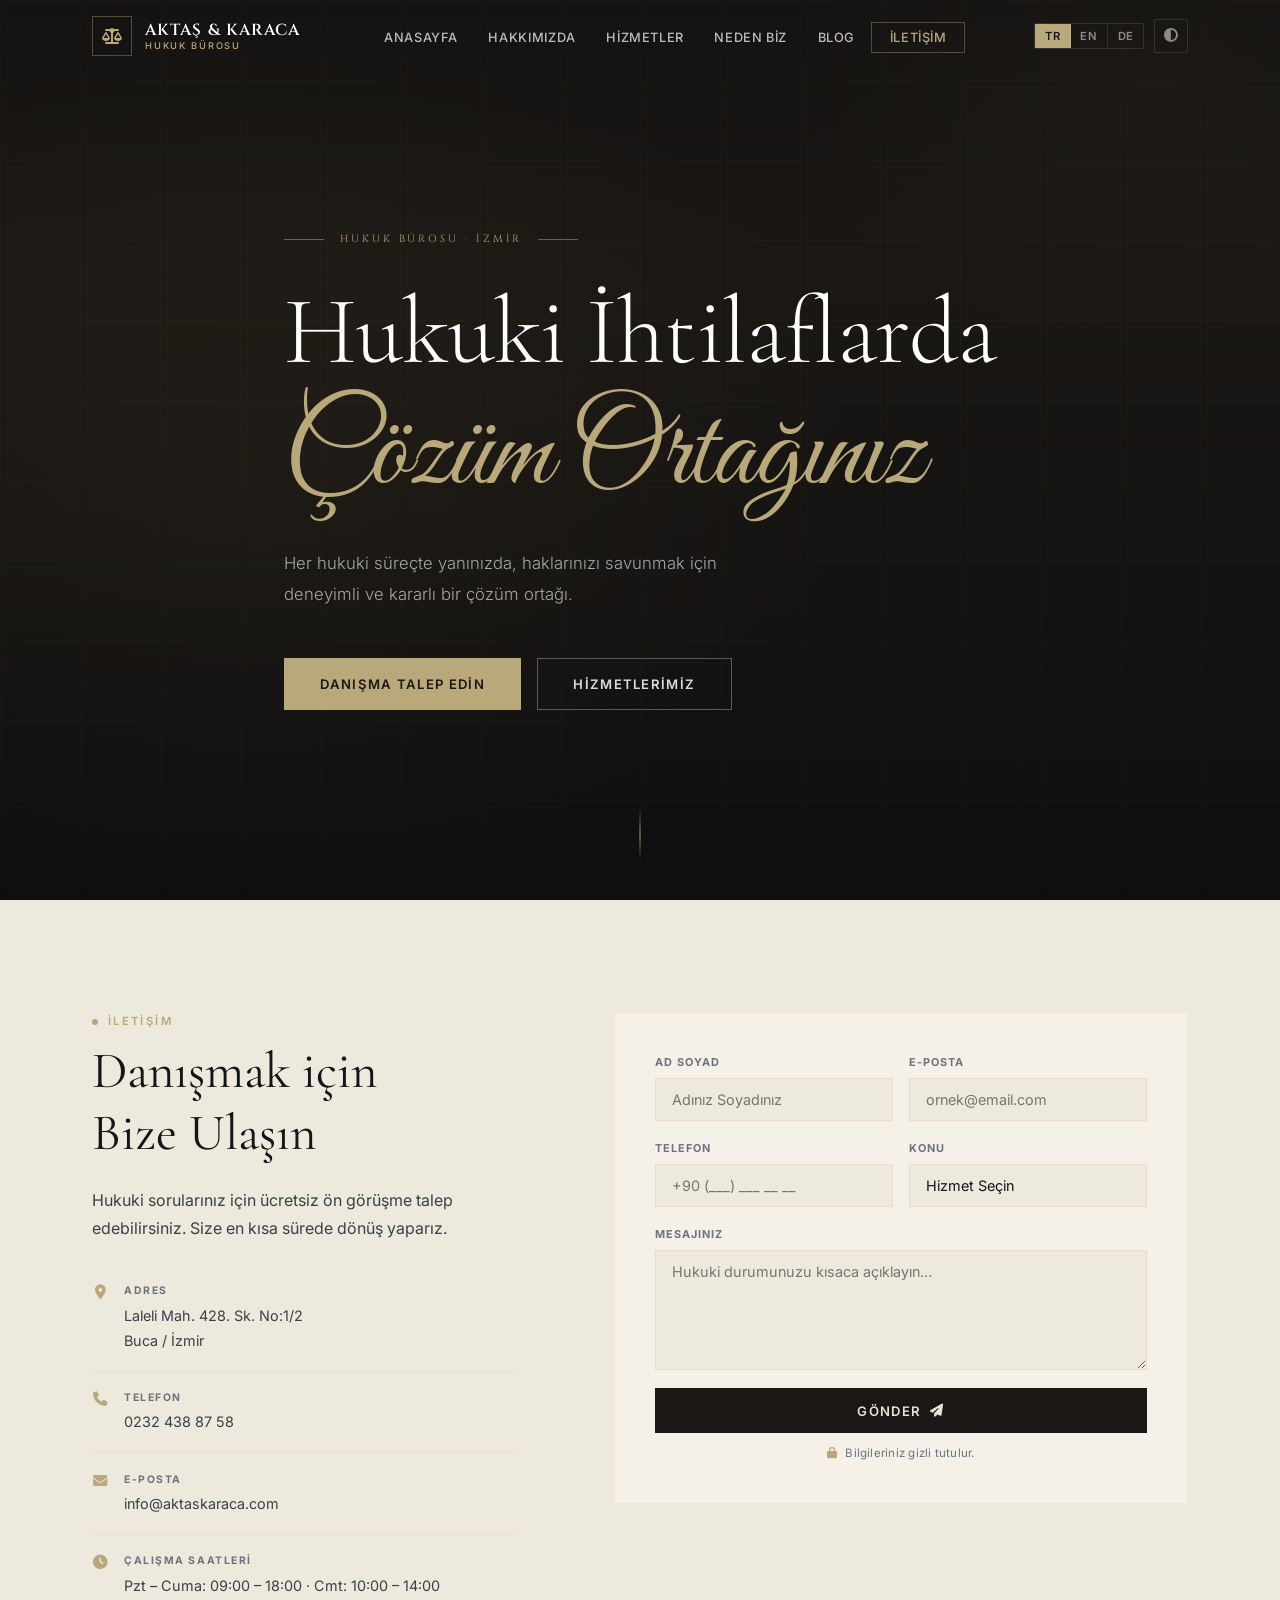
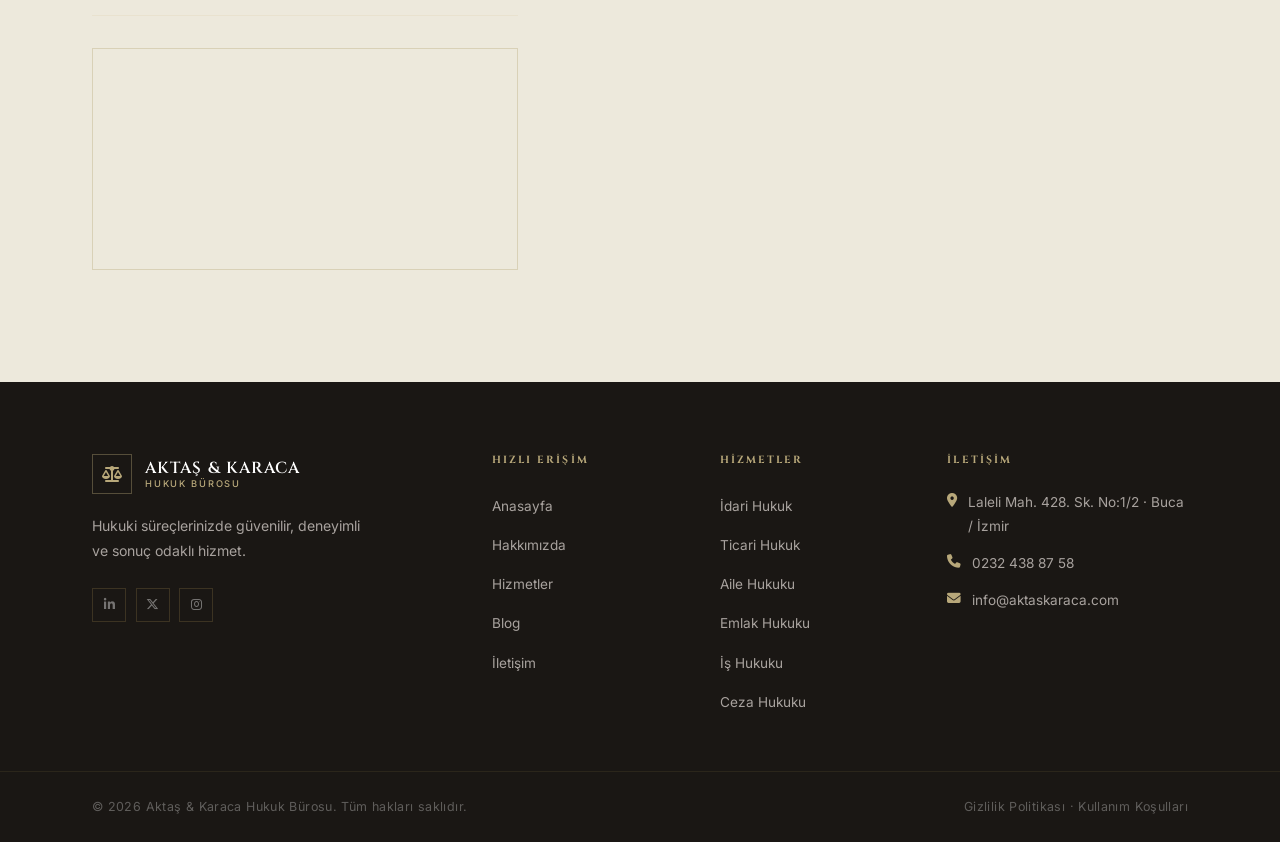
==== index.html @ 994e9cb0 "Google Maps gerçek büro konumu eklendi" ====
<!DOCTYPE html>
<html lang="tr">
<head>
  <meta charset="UTF-8" />
  <meta name="viewport" content="width=device-width, initial-scale=1.0" />
  <meta name="description" content="Aktaş & Karaca Hukuk Bürosu – Profesyonel hukuki danışmanlık ve avukatlık hizmetleri, İzmir" />
  <title>Aktaş & Karaca | Hukuk Bürosu</title>

  <!-- Google Fonts: Great Vibes (logo kaligrafi) + Cinzel (etiket) + Cormorant Garamond (başlık) + Inter (metin) -->
  <link rel="preconnect" href="https://fonts.googleapis.com" />
  <link rel="preconnect" href="https://fonts.gstatic.com" crossorigin />
  <link href="https://fonts.googleapis.com/css2?family=Great+Vibes&family=Cinzel:wght@400;600;700&family=Cormorant+Garamond:ital,wght@0,300;0,400;0,500;0,600;1,400;1,500&family=Inter:wght@300;400;500;600&display=swap" rel="stylesheet" />

  <!-- Font Awesome -->
  <link rel="stylesheet" href="https://cdnjs.cloudflare.com/ajax/libs/font-awesome/6.5.0/css/all.min.css" />

  <link rel="stylesheet" href="styles.css" />
  <script src="https://identity.netlify.com/v1/netlify-identity-widget.js"></script>
</head>
<body data-lang="tr">

  <!-- ═══════════════════════════════════════════
       NAVIGATION
  ═══════════════════════════════════════════ -->
  <nav class="navbar" id="navbar" role="navigation" aria-label="Ana menü">
    <div class="nav-inner">

      <!-- Logo -->
      <a href="#hero" class="logo" aria-label="Aktaş & Karaca Ana Sayfa">
        <span class="logo-emblem" aria-hidden="true">
          <i class="fas fa-scale-balanced"></i>
        </span>
        <div class="logo-wordmark">
          <span class="logo-name">Aktaş &amp; Karaca</span>
          <span class="logo-tagline" data-i18n="nav.subtitle">Hukuk Bürosu</span>
        </div>
      </a>

      <!-- Desktop Links -->
      <ul class="nav-links" role="list">
        <li><a href="#hero"          data-i18n="nav.home">Anasayfa</a></li>
        <li><a href="hakkimizda.html" data-i18n="nav.about">Hakkımızda</a></li>
        <li><a href="hizmetler.html"  data-i18n="nav.services">Hizmetler</a></li>
        <li><a href="#why-us"         data-i18n="nav.whyus">Neden Biz</a></li>
        <li><a href="blog.html"       data-i18n="nav.blog">Blog</a></li>
        <li><a href="#contact"        class="nav-cta" data-i18n="nav.contact">İletişim</a></li>
      </ul>

      <!-- Controls -->
      <div class="nav-controls">
        <div class="lang-switcher" role="group" aria-label="Dil seçimi">
          <button class="lang-btn active" data-lang="tr" aria-pressed="true">TR</button>
          <button class="lang-btn" data-lang="en" aria-pressed="false">EN</button>
          <button class="lang-btn" data-lang="de" aria-pressed="false">DE</button>
        </div>
        <button class="theme-toggle" id="themeToggle" aria-label="Tema değiştir">
          <i class="fas fa-circle-half-stroke" id="themeIcon"></i>
        </button>
        <button class="hamburger" id="hamburger" aria-label="Menü" aria-expanded="false">
          <span></span><span></span><span></span>
        </button>
      </div>
    </div>

    <!-- Mobile Menu -->
    <div class="mobile-menu" id="mobileMenu" aria-hidden="true">
      <ul role="list">
        <li><a href="#hero"           data-i18n="nav.home">Anasayfa</a></li>
        <li><a href="hakkimizda.html" data-i18n="nav.about">Hakkımızda</a></li>
        <li><a href="hizmetler.html"  data-i18n="nav.services">Hizmetler</a></li>
        <li><a href="#why-us"         data-i18n="nav.whyus">Neden Biz</a></li>
        <li><a href="blog.html"       data-i18n="nav.blog">Blog</a></li>
        <li><a href="#contact"         data-i18n="nav.contact">İletişim</a></li>
      </ul>
      <div class="mobile-lang">
        <button class="lang-btn active" data-lang="tr">TR</button>
        <button class="lang-btn" data-lang="en">EN</button>
        <button class="lang-btn" data-lang="de">DE</button>
      </div>
    </div>
  </nav>

  <!-- ═══════════════════════════════════════════
       HERO — koyu, dramatik, tam ekran
  ═══════════════════════════════════════════ -->
  <section class="hero" id="hero" aria-label="Karşılama">
    <div class="hero-bg" aria-hidden="true">
      <!-- ince geometrik çizgi deseni -->
      <div class="hero-lines"></div>
      <div class="hero-vignette"></div>
    </div>

    <div class="hero-content">
      <div class="hero-overline reveal-up">
        <span class="gold-line"></span>
        <span data-i18n="hero.overline">Hukuk Bürosu · İzmir</span>
        <span class="gold-line"></span>
      </div>

      <h1 class="hero-title reveal-up">
        <span data-i18n="hero.title.line1">Hukuki İhtilaflarda</span><br>
        <em data-i18n="hero.title.line2">Çözüm Ortağınız</em>
      </h1>

      <p class="hero-desc reveal-up" data-i18n="hero.desc">
        Her hukuki süreçte yanınızda, haklarınızı savunmak için<br>
        deneyimli ve kararlı bir çözüm ortağı.
      </p>

      <div class="hero-actions reveal-up">
        <a href="#contact" class="btn btn-gold" data-i18n="hero.cta">Danışma Talep Edin</a>
        <a href="#services" class="btn btn-ghost" data-i18n="hero.explore">Hizmetlerimiz</a>
      </div>
    </div>

    <div class="hero-scroll" aria-hidden="true">
      <div class="scroll-line"></div>
    </div>
  </section>

  <!-- ═══════════════════════════════════════════
       ABOUT — yapım aşamasında
  ═══════════════════════════════════════════ -->
  <section class="section about" id="about" style="display:none">
    <div class="container">
      <div class="about-layout">

        <div class="about-visual reveal-left">
          <div class="about-frame">
            <div class="about-img-block">
              <i class="fas fa-scale-balanced" aria-hidden="true"></i>
            </div>
            <div class="about-badge">
              <span class="badge-year">2009</span>
              <span class="badge-text" data-i18n="about.since">yılından beri</span>
            </div>
          </div>
          <div class="about-sidebar-line"></div>
        </div>

        <div class="about-copy reveal-right">
          <div class="label-row">
            <span class="gold-dot"></span>
            <span class="eyebrow" data-i18n="about.label">Hakkımızda</span>
          </div>
          <h2 class="section-title" data-i18n="about.title">
            Hukukun Gücünü<br>Güveninizle Buluşturuyoruz
          </h2>
          <p data-i18n="about.p1">
            Aktaş &amp; Karaca Hukuk Bürosu, 2009 yılından bu yana İzmir'de faaliyet göstererek müvekkillerine yüksek standartlarda hukuki danışmanlık ve temsil hizmetleri sunmaktadır.
          </p>
          <p data-i18n="about.p2">
            Deneyimli avukat kadromuz, her müvekkilin davasına özgün ve stratejik bir yaklaşımla yaklaşarak en iyi sonucu elde etmek için çalışmaktadır. Müvekkil odaklı hizmet anlayışımız ve etik değerlerimiz büromuzun temel taşlarını oluşturmaktadır.
          </p>

          <div class="pillars">
            <div class="pillar">
              <div class="pillar-icon"><i class="fas fa-star-half-stroke"></i></div>
              <div>
                <h4 data-i18n="about.f1.title">Deneyim</h4>
                <p data-i18n="about.f1.text">15 yılı aşkın kesintisiz hukuki pratik.</p>
              </div>
            </div>
            <div class="pillar">
              <div class="pillar-icon"><i class="fas fa-handshake"></i></div>
              <div>
                <h4 data-i18n="about.f2.title">Güvenilirlik</h4>
                <p data-i18n="about.f2.text">Şeffaflık, etik ilkeler, tam gizlilik.</p>
              </div>
            </div>
            <div class="pillar">
              <div class="pillar-icon"><i class="fas fa-gavel"></i></div>
              <div>
                <h4 data-i18n="about.f3.title">Kararlılık</h4>
                <p data-i18n="about.f3.text">Her davada sonuna kadar kararlı savunuculuk.</p>
              </div>
            </div>
          </div>
        </div>

      </div>
    </div>
  </section>

  <!-- ═══════════════════════════════════════════
       SERVICES — koyu zemin, altın kart hover
  ═══════════════════════════════════════════ -->
  <section class="section services dark-section" id="services" style="display:none">
    <div class="container">
      <div class="section-header reveal-up">
        <div class="label-row center">
          <span class="gold-dot"></span>
          <span class="eyebrow light" data-i18n="services.label">Hizmetlerimiz</span>
          <span class="gold-dot"></span>
        </div>
        <h2 class="section-title light" data-i18n="services.title">Hukuki Uzmanlık Alanlarımız</h2>
        <div class="title-rule"></div>
      </div>

      <div class="services-grid">

        <article class="srv-card reveal-up" style="--d:0.05s">
          <div class="srv-num" aria-hidden="true">01</div>
          <div class="srv-icon"><i class="fas fa-landmark"></i></div>
          <h3 data-i18n="srv.administrative.title">İdari Hukuk</h3>
          <p data-i18n="srv.administrative.desc">İdari işlemler, iptal ve tam yargı davaları ile idari yargı süreçlerinde kapsamlı temsil.</p>
          <div class="srv-arrow"><i class="fas fa-arrow-right"></i></div>
        </article>

        <article class="srv-card reveal-up" style="--d:0.1s">
          <div class="srv-num" aria-hidden="true">02</div>
          <div class="srv-icon"><i class="fas fa-briefcase"></i></div>
          <h3 data-i18n="srv.commercial.title">Ticari Hukuk</h3>
          <p data-i18n="srv.commercial.desc">Şirket kuruluşu, ticari sözleşmeler, ortaklık uyuşmazlıkları ve ticari davaların çözümü.</p>
          <div class="srv-arrow"><i class="fas fa-arrow-right"></i></div>
        </article>

        <article class="srv-card reveal-up" style="--d:0.15s">
          <div class="srv-num" aria-hidden="true">03</div>
          <div class="srv-icon"><i class="fas fa-house-heart"></i></div>
          <h3 data-i18n="srv.family.title">Aile Hukuku</h3>
          <p data-i18n="srv.family.desc">Boşanma, velayet, nafaka ve mal paylaşımı süreçlerinde hassas ve profesyonel danışmanlık.</p>
          <div class="srv-arrow"><i class="fas fa-arrow-right"></i></div>
        </article>

        <article class="srv-card reveal-up" style="--d:0.2s">
          <div class="srv-num" aria-hidden="true">04</div>
          <div class="srv-icon"><i class="fas fa-building-columns"></i></div>
          <h3 data-i18n="srv.realestate.title">Emlak Hukuku</h3>
          <p data-i18n="srv.realestate.desc">Tapu iptali, kat mülkiyeti, kira uyuşmazlıkları ve gayrimenkul işlemlerinde uzman rehberlik.</p>
          <div class="srv-arrow"><i class="fas fa-arrow-right"></i></div>
        </article>

        <article class="srv-card reveal-up" style="--d:0.25s">
          <div class="srv-num" aria-hidden="true">05</div>
          <div class="srv-icon"><i class="fas fa-people-arrows"></i></div>
          <h3 data-i18n="srv.labor.title">İş Hukuku</h3>
          <p data-i18n="srv.labor.desc">İşçi ve işveren hakları, haksız fesih, kıdem tazminatı ve iş kazalarında kapsamlı destek.</p>
          <div class="srv-arrow"><i class="fas fa-arrow-right"></i></div>
        </article>

        <article class="srv-card reveal-up" style="--d:0.3s">
          <div class="srv-num" aria-hidden="true">06</div>
          <div class="srv-icon"><i class="fas fa-gavel"></i></div>
          <h3 data-i18n="srv.criminal.title">Ceza Hukuku</h3>
          <p data-i18n="srv.criminal.desc">Soruşturma ve kovuşturma aşamalarında etkin savunma, müdahillik ve şikâyet süreçleri.</p>
          <div class="srv-arrow"><i class="fas fa-arrow-right"></i></div>
        </article>

      </div>
    </div>
  </section>

  <!-- ═══════════════════════════════════════════
       WHY US — açık zemin, dikey liste
  ═══════════════════════════════════════════ -->
  <section class="section why-us" id="why-us" style="display:none">
    <div class="container">
      <div class="why-layout">

        <div class="why-left reveal-left">
          <div class="label-row">
            <span class="gold-dot"></span>
            <span class="eyebrow" data-i18n="why.label">Neden Biz</span>
          </div>
          <h2 class="section-title" data-i18n="why.title">Farkımızı Yaratan<br>Değerlerimiz</h2>
          <p class="why-intro" data-i18n="why.desc">
            Her müvekkilimizle güvene dayalı, uzun soluklu bir ilişki kuruyoruz. Hukuki süreçlerin her aşamasında şeffaf, erişilebilir ve çözüm odaklı hareket ediyoruz.
          </p>
          <a href="#contact" class="btn btn-dark" data-i18n="why.cta">Ücretsiz Ön Görüşme</a>
        </div>

        <div class="why-right reveal-right">
          <div class="why-list">

            <div class="why-row">
              <div class="why-num">01</div>
              <div class="why-content">
                <h4 data-i18n="why.f1.title">Derin Hukuki Deneyim</h4>
                <p data-i18n="why.f1.text">15 yılı aşan kesintisiz pratik; çok sayıda hukuki alanda birikmiş derin uzmanlık.</p>
              </div>
            </div>

            <div class="why-row">
              <div class="why-num">02</div>
              <div class="why-content">
                <h4 data-i18n="why.f2.title">Şeffaf İletişim</h4>
                <p data-i18n="why.f2.text">Davanızın her aşamasında bilgilendiririz; sorularınız asla yanıtsız kalmaz.</p>
              </div>
            </div>

            <div class="why-row">
              <div class="why-num">03</div>
              <div class="why-content">
                <h4 data-i18n="why.f3.title">Tam Gizlilik</h4>
                <p data-i18n="why.f3.text">Müvekkil sırrı ve kişisel veri gizliliği, çalışma anlayışımızın değişmez ilkesidir.</p>
              </div>
            </div>

            <div class="why-row">
              <div class="why-num">04</div>
              <div class="why-content">
                <h4 data-i18n="why.f4.title">Stratejik Düşünce</h4>
                <p data-i18n="why.f4.text">Her davayı özgün olarak ele alır, en etkin hukuki stratejiyi birlikte belirleriz.</p>
              </div>
            </div>

            <div class="why-row">
              <div class="why-num">05</div>
              <div class="why-content">
                <h4 data-i18n="why.f5.title">Erişilebilirlik</h4>
                <p data-i18n="why.f5.text">Türkçe, İngilizce ve Almanca hizmet — her müvekkile kendi dilinde ulaşıyoruz.</p>
              </div>
            </div>

          </div>
        </div>

      </div>
    </div>
  </section>

  <!-- ═══════════════════════════════════════════
       BLOG — koyu zemin
  ═══════════════════════════════════════════ -->
  <section class="section blog dark-section" id="blog" style="display:none">
    <div class="container">
      <div class="section-header reveal-up">
        <div class="label-row center">
          <span class="gold-dot"></span>
          <span class="eyebrow light" data-i18n="blog.label">Blog &amp; Makaleler</span>
          <span class="gold-dot"></span>
        </div>
        <h2 class="section-title light" data-i18n="blog.title">Hukuki Perspektif</h2>
        <div class="title-rule"></div>
      </div>

      <div class="blog-grid">

        <article class="blog-card reveal-up" style="--d:0.05s">
          <div class="blog-top">
            <span class="blog-cat" data-i18n="blog.cat1">İdari Hukuk</span>
            <time class="blog-date" datetime="2026-04-15" data-i18n="blog.date1">15 Nisan 2026</time>
          </div>
          <h3 data-i18n="blog.title1">İdari İptal Davalarında Dikkat Edilmesi Gereken Süreler</h3>
          <p data-i18n="blog.exc1">İdare mahkemelerinde açılacak iptal davalarında hak düşürücü sürelerin hesaplanması ve pratik öneriler.</p>
          <a href="#" class="blog-link" aria-label="Makaleyi oku">
            <span data-i18n="blog.read">Devamını Oku</span>
            <i class="fas fa-arrow-right"></i>
          </a>
        </article>

        <article class="blog-card reveal-up" style="--d:0.15s">
          <div class="blog-top">
            <span class="blog-cat" data-i18n="blog.cat2">Ticari Hukuk</span>
            <time class="blog-date" datetime="2026-03-28" data-i18n="blog.date2">28 Mart 2026</time>
          </div>
          <h3 data-i18n="blog.title2">Şirket Birleşmelerinde Hukuki Due Diligence Süreci</h3>
          <p data-i18n="blog.exc2">Ticari birleşme ve devralma işlemlerinde hukuki durum tespitinin önemi ve izlenmesi gereken adımlar.</p>
          <a href="#" class="blog-link" aria-label="Makaleyi oku">
            <span data-i18n="blog.read">Devamını Oku</span>
            <i class="fas fa-arrow-right"></i>
          </a>
        </article>

        <article class="blog-card reveal-up" style="--d:0.25s">
          <div class="blog-top">
            <span class="blog-cat" data-i18n="blog.cat3">İş Hukuku</span>
            <time class="blog-date" datetime="2026-03-10" data-i18n="blog.date3">10 Mart 2026</time>
          </div>
          <h3 data-i18n="blog.title3">2026 Kıdem Tazminatı Reformu: Hukuki Değerlendirme</h3>
          <p data-i18n="blog.exc3">Gündemdeki kıdem tazminatı düzenlemesinin işçi ve işveren üzerindeki olası etkileri ve kapsamlı hukuki analiz.</p>
          <a href="#" class="blog-link" aria-label="Makaleyi oku">
            <span data-i18n="blog.read">Devamını Oku</span>
            <i class="fas fa-arrow-right"></i>
          </a>
        </article>

      </div>

      <div class="blog-footer reveal-up">
        <a href="#" class="btn btn-gold-outline" data-i18n="blog.all">Tüm Makaleleri Gör</a>
      </div>
    </div>
  </section>

  <!-- ═══════════════════════════════════════════
       CONTACT — açık zemin, temiz form
  ═══════════════════════════════════════════ -->
  <section class="section contact" id="contact">
    <div class="container">
      <div class="contact-layout">

        <!-- Sol: Bilgiler -->
        <div class="contact-left reveal-left">
          <div class="label-row">
            <span class="gold-dot"></span>
            <span class="eyebrow" data-i18n="contact.label">İletişim</span>
          </div>
          <h2 class="section-title" data-i18n="contact.title">Danışmak için<br>Bize Ulaşın</h2>
          <p data-i18n="contact.desc">Hukuki sorularınız için ücretsiz ön görüşme talep edebilirsiniz. Size en kısa sürede dönüş yaparız.</p>

          <div class="contact-details">
            <div class="contact-item">
              <i class="fas fa-location-dot" aria-hidden="true"></i>
              <div>
                <span class="contact-item-label" data-i18n="contact.address.label">Adres</span>
                <span>Laleli Mah. 428. Sk. No:1/2<br>Buca / İzmir</span>
              </div>
            </div>
            <div class="contact-item">
              <i class="fas fa-phone" aria-hidden="true"></i>
              <div>
                <span class="contact-item-label" data-i18n="contact.phone.label">Telefon</span>
                <a href="tel:+902324388758">0232 438 87 58</a>
              </div>
            </div>
            <div class="contact-item">
              <i class="fas fa-envelope" aria-hidden="true"></i>
              <div>
                <span class="contact-item-label" data-i18n="contact.email.label">E-posta</span>
                <a href="mailto:info@aktaskaraca.com">info@aktaskaraca.com</a>
              </div>
            </div>
            <div class="contact-item">
              <i class="fas fa-clock" aria-hidden="true"></i>
              <div>
                <span class="contact-item-label" data-i18n="contact.hours.label">Çalışma Saatleri</span>
                <span data-i18n="contact.hours">Pzt – Cuma: 09:00 – 18:00 · Cmt: 10:00 – 14:00</span>
              </div>
            </div>
          </div>

          <div class="map-wrapper">
            <iframe
              src="https://maps.google.com/maps?q=38.3972962,27.1490779&z=17&output=embed"
              width="100%" height="220" style="border:0; display:block;"
              allowfullscreen="" loading="lazy"
              referrerpolicy="no-referrer-when-downgrade"
              title="Aktaş & Karaca Hukuk Bürosu Konum">
            </iframe>
          </div>
        </div>

        <!-- Sağ: Form -->
        <div class="contact-right reveal-right">
          <form class="contact-form" id="contactForm" novalidate>
            <div class="form-row">
              <div class="form-group">
                <label for="c-name" data-i18n="form.name">Ad Soyad</label>
                <input type="text" id="c-name" name="name" required
                  placeholder="Adınız Soyadınız" data-i18n-placeholder="form.namePh" autocomplete="name" />
              </div>
              <div class="form-group">
                <label for="c-email" data-i18n="form.email">E-posta</label>
                <input type="email" id="c-email" name="email" required
                  placeholder="ornek@email.com" autocomplete="email" />
              </div>
            </div>
            <div class="form-row">
              <div class="form-group">
                <label for="c-phone" data-i18n="form.phone">Telefon</label>
                <input type="tel" id="c-phone" name="phone" autocomplete="tel"
                  placeholder="+90 (___) ___ __ __" />
              </div>
              <div class="form-group">
                <label for="c-subject" data-i18n="form.subject">Konu</label>
                <select id="c-subject" name="subject" required>
                  <option value="" data-i18n="form.subjectPh">Hizmet Seçin</option>
                  <option value="idari"  data-i18n="srv.administrative.title">İdari Hukuk</option>
                  <option value="ticari" data-i18n="srv.commercial.title">Ticari Hukuk</option>
                  <option value="aile"   data-i18n="srv.family.title">Aile Hukuku</option>
                  <option value="emlak"  data-i18n="srv.realestate.title">Emlak Hukuku</option>
                  <option value="is"     data-i18n="srv.labor.title">İş Hukuku</option>
                  <option value="ceza"   data-i18n="srv.criminal.title">Ceza Hukuku</option>
                  <option value="diger"  data-i18n="form.other">Diğer</option>
                </select>
              </div>
            </div>
            <div class="form-group full">
              <label for="c-message" data-i18n="form.message">Mesajınız</label>
              <textarea id="c-message" name="message" rows="5" required
                placeholder="Hukuki durumunuzu kısaca açıklayın…" data-i18n-placeholder="form.messagePh"></textarea>
            </div>
            <button type="submit" class="btn btn-dark btn-submit" id="submitBtn">
              <span data-i18n="form.send">Gönder</span>
              <i class="fas fa-paper-plane"></i>
            </button>
            <p class="form-privacy"><i class="fas fa-lock"></i> <span data-i18n="form.privacy">Bilgileriniz gizli tutulur.</span></p>
            <div class="form-success" id="formSuccess" role="status">
              <i class="fas fa-circle-check"></i>
              <span data-i18n="form.success">Mesajınız iletildi. En kısa sürede dönüş yapacağız.</span>
            </div>
          </form>
        </div>

      </div>
    </div>
  </section>

  <!-- ═══════════════════════════════════════════
       FOOTER
  ═══════════════════════════════════════════ -->
  <footer class="footer" role="contentinfo">
    <div class="footer-top">
      <div class="container footer-top-inner">

        <div class="footer-brand">
          <a href="#hero" class="logo" aria-label="Aktaş & Karaca Ana Sayfa">
            <span class="logo-emblem" aria-hidden="true"><i class="fas fa-scale-balanced"></i></span>
            <div class="logo-wordmark">
              <span class="logo-name">Aktaş &amp; Karaca</span>
              <span class="logo-tagline" data-i18n="nav.subtitle">Hukuk Bürosu</span>
            </div>
          </a>
          <p class="footer-desc" data-i18n="footer.desc">
            Hukuki süreçlerinizde güvenilir, deneyimli ve sonuç odaklı hizmet.
          </p>
          <div class="social-row" aria-label="Sosyal medya">
            <a href="#" aria-label="LinkedIn"   class="social-link"><i class="fab fa-linkedin-in"></i></a>
            <a href="#" aria-label="Twitter/X"  class="social-link"><i class="fab fa-x-twitter"></i></a>
            <a href="#" aria-label="Instagram"  class="social-link"><i class="fab fa-instagram"></i></a>
          </div>
        </div>

        <nav class="footer-nav" aria-label="Footer navigasyon">
          <h4 data-i18n="footer.quick">Hızlı Erişim</h4>
          <ul role="list">
            <li><a href="#hero"     data-i18n="nav.home">Anasayfa</a></li>
            <li><a href="#about"    data-i18n="nav.about">Hakkımızda</a></li>
            <li><a href="#services" data-i18n="nav.services">Hizmetler</a></li>
            <li><a href="#blog"     data-i18n="nav.blog">Blog</a></li>
            <li><a href="#contact"  data-i18n="nav.contact">İletişim</a></li>
          </ul>
        </nav>

        <nav class="footer-nav" aria-label="Hizmet alanları">
          <h4 data-i18n="footer.services">Hizmetler</h4>
          <ul role="list">
            <li><a href="#services" data-i18n="srv.administrative.title">İdari Hukuk</a></li>
            <li><a href="#services" data-i18n="srv.commercial.title">Ticari Hukuk</a></li>
            <li><a href="#services" data-i18n="srv.family.title">Aile Hukuku</a></li>
            <li><a href="#services" data-i18n="srv.realestate.title">Emlak Hukuku</a></li>
            <li><a href="#services" data-i18n="srv.labor.title">İş Hukuku</a></li>
            <li><a href="#services" data-i18n="srv.criminal.title">Ceza Hukuku</a></li>
          </ul>
        </nav>

        <address class="footer-contact">
          <h4 data-i18n="footer.contact">İletişim</h4>
          <p><i class="fas fa-location-dot"></i><span>Laleli Mah. 428. Sk. No:1/2 · Buca / İzmir</span></p>
          <p><i class="fas fa-phone"></i><a href="tel:+902324388758">0232 438 87 58</a></p>
          <p><i class="fas fa-envelope"></i><a href="mailto:info@aktaskaraca.com">info@aktaskaraca.com</a></p>
        </address>

      </div>
    </div>

    <div class="footer-bottom">
      <div class="container footer-bottom-inner">
        <p>&copy; <span id="year"></span> Aktaş &amp; Karaca Hukuk Bürosu. <span data-i18n="footer.rights">Tüm hakları saklıdır.</span></p>
        <p>
          <a href="#" data-i18n="footer.privacy">Gizlilik Politikası</a>
          <span aria-hidden="true"> · </span>
          <a href="#" data-i18n="footer.terms">Kullanım Koşulları</a>
        </p>
      </div>
    </div>
  </footer>

  <!-- Back to Top -->
  <button class="back-to-top" id="backToTop" aria-label="Sayfanın başına dön">
    <i class="fas fa-chevron-up"></i>
  </button>

  <script src="script.js"></script>
  <script>
    if (window.netlifyIdentity) {
      window.netlifyIdentity.on("init", user => {
        if (!user) {
          window.netlifyIdentity.on("login", () => {
            document.location.href = "/admin/";
          });
        }
      });
    }
  </script>
</body>
</html>
---- styles.css ----
/* ============================================================
   Aktaş & Karaca Hukuk Bürosu — styles.css  (v2)
   Tasarım: Koyu-lüks minimal. Cinzel + Cormorant + Inter.
   ============================================================ */

/* ── CSS Variables ────────────────────────────────────────── */
:root {
  /* Zemin renkleri — kartvizitle uyumlu sıcak koyu */
  --ink:         #1a1714;      /* espresso siyah — navy değil, kartvizit metniyle uyumlu */
  --ink-2:       #231f1b;
  --ink-3:       #2e2924;      /* kart arka planı (koyu bölüm) */

  /* Açık zemin — kartvizit parşömen kremi */
  --cream:       #ede9dc;      /* kartvizit zemin rengi — birebir */
  --cream-2:     #e4ddd0;      /* alternatif açık zemin */
  --white:       #f5f1e8;

  /* Altın aksan — kartvizit çerçeve/süs rengi */
  --gold:        #b8a87a;      /* mat bej-altın — kartvizit border tonu */
  --gold-light:  #cbbf96;
  --gold-dim:    rgba(184, 168, 122, 0.15);
  --gold-border: rgba(184, 168, 122, 0.38);

  /* Metin (açık zemin) */
  --text:        #12151a;
  --text-2:      #3a3f4b;
  --text-3:      #6b7280;

  /* Metin (koyu zemin) */
  --text-light:  #e8e3da;
  --text-light-2:#a8a29e;

  /* Gölge */
  --shadow-sm:   0 2px 12px rgba(7,9,13,0.07);
  --shadow-md:   0 8px 32px rgba(7,9,13,0.12);
  --shadow-lg:   0 20px 60px rgba(7,9,13,0.2);

  /* Boyutlar */
  --section-v:   7rem;
  --radius:      4px;        /* ağırbaşlı → köşeler yuvarlak değil */
  --radius-sm:   3px;
  --navbar-h:    72px;
  --transition:  0.3s cubic-bezier(0.4,0,0.2,1);
  --transition-slow: 0.7s cubic-bezier(0.4,0,0.2,1);
}

/* Koyu tema */
body.dark {
  --cream:       #1a1714;
  --cream-2:     #231f1b;
  --white:       #2e2924;
  --text:        #e8e3da;
  --text-2:      #a8a29e;
  --text-3:      #6b7280;
  --shadow-sm:   0 2px 12px rgba(0,0,0,0.3);
  --shadow-md:   0 8px 32px rgba(0,0,0,0.45);
  --shadow-lg:   0 20px 60px rgba(0,0,0,0.6);
}

/* ── Reset ────────────────────────────────────────────────── */
*,*::before,*::after { box-sizing:border-box; margin:0; padding:0; }
html { scroll-behavior:smooth; font-size:16px; }

body {
  font-family:'Inter', system-ui, sans-serif;
  font-weight:400;
  background:var(--cream);
  color:var(--text);
  line-height:1.75;
  -webkit-font-smoothing:antialiased;
  transition:background var(--transition), color var(--transition);
}

h1,h2,h3,h4 {
  font-family:'Cormorant Garamond', Georgia, serif;
  line-height:1.2;
  font-weight:500;
}

a { color:inherit; text-decoration:none; transition:color var(--transition); }
img { max-width:100%; display:block; }
button { cursor:pointer; border:none; background:none; font-family:inherit; }
ul { list-style:none; }
address { font-style:normal; }

/* ── Containers ───────────────────────────────────────────── */
.container {
  max-width:1160px;
  margin:0 auto;
  padding:0 2rem;
}

.section { padding:var(--section-v) 0; }

/* Koyu bölümler */
.dark-section {
  background:var(--ink);
}

body.dark .dark-section {
  background:var(--ink-2);
}

/* ── Tipografi yardımcıları ───────────────────────────────── */
.eyebrow {
  font-family:'Inter', sans-serif;
  font-size:0.7rem;
  font-weight:600;
  letter-spacing:0.22em;
  text-transform:uppercase;
  color:var(--gold);
}
.eyebrow.light { color:var(--gold-light); }

.section-title {
  font-size:clamp(2rem, 4.5vw, 3.2rem);
  color:var(--text);
  margin:0.6rem 0 1.4rem;
  font-weight:400;
}
.section-title.light { color:var(--text-light); }
.section-title em {
  font-style:italic;
  color:var(--gold);
}

.label-row {
  display:flex;
  align-items:center;
  gap:0.6rem;
  margin-bottom:0.25rem;
}
.label-row.center { justify-content:center; }

.gold-dot {
  display:inline-block;
  width:6px; height:6px;
  border-radius:50%;
  background:var(--gold);
  flex-shrink:0;
}

.title-rule {
  width:48px; height:1.5px;
  background:linear-gradient(90deg, var(--gold), transparent);
  margin:0 auto 3rem;
}

.section-header { text-align:center; }

/* ── Buttons ──────────────────────────────────────────────── */
.btn {
  display:inline-flex;
  align-items:center;
  gap:0.55rem;
  padding:0.85rem 2.2rem;
  font-family:'Inter', sans-serif;
  font-size:0.82rem;
  font-weight:600;
  letter-spacing:0.1em;
  text-transform:uppercase;
  transition:all var(--transition);
  cursor:pointer;
  border:1.5px solid transparent;
}

/* Altın dolu */
.btn-gold {
  background:var(--gold);
  color:var(--ink);
  border-color:var(--gold);
}
.btn-gold:hover {
  background:var(--gold-light);
  border-color:var(--gold-light);
  transform:translateY(-2px);
  box-shadow:0 8px 28px rgba(196,163,90,0.4);
}

/* Hayalet (hero üzerinde) */
.btn-ghost {
  background:transparent;
  color:rgba(255,255,255,0.85);
  border-color:rgba(255,255,255,0.3);
}
.btn-ghost:hover {
  border-color:var(--gold);
  color:var(--gold);
}

/* Koyu dolu (açık zemin üzerinde) */
.btn-dark {
  background:var(--ink);
  color:var(--text-light);
  border-color:var(--ink);
}
.btn-dark:hover {
  background:var(--ink-2);
  transform:translateY(-2px);
  box-shadow:0 8px 24px rgba(7,9,13,0.25);
}
body.dark .btn-dark {
  background:var(--gold);
  color:var(--ink);
  border-color:var(--gold);
}
body.dark .btn-dark:hover { background:var(--gold-light); }

/* Altın kenar (koyu zemin üzerinde) */
.btn-gold-outline {
  background:transparent;
  color:var(--gold);
  border-color:var(--gold-border);
}
.btn-gold-outline:hover {
  background:var(--gold-dim);
  border-color:var(--gold);
  transform:translateY(-2px);
}

.btn-submit { width:100%; justify-content:center; }

/* ── Animasyon temel sınıfları ────────────────────────────── */
.reveal-up, .reveal-left, .reveal-right {
  opacity:0;
  transition:opacity var(--transition-slow), transform var(--transition-slow);
  transition-delay: var(--d, 0s);
}
.reveal-up   { transform:translateY(36px); }
.reveal-left { transform:translateX(-36px); }
.reveal-right{ transform:translateX(36px); }

.reveal-up.in, .reveal-left.in, .reveal-right.in {
  opacity:1;
  transform:none;
}

/* ════════════════════════════════════════════
   NAVBAR
════════════════════════════════════════════ */
.navbar {
  position:fixed;
  top:0; left:0; right:0;
  z-index:900;
  transition:background var(--transition), border-color var(--transition);
}

.navbar.scrolled {
  background:rgba(7,9,13,0.96);
  backdrop-filter:blur(12px);
  -webkit-backdrop-filter:blur(12px);
  border-bottom:1px solid rgba(196,163,90,0.12);
}

body.dark .navbar.scrolled {
  background:rgba(13,17,23,0.97);
}

.nav-inner {
  max-width:1160px;
  margin:0 auto;
  padding:0 2rem;
  height:var(--navbar-h);
  display:flex;
  align-items:center;
  justify-content:space-between;
  gap:1.5rem;
}

/* ── Logo ── */
.logo {
  display:flex;
  align-items:center;
  gap:0.8rem;
  flex-shrink:0;
}

.logo-emblem {
  width:40px; height:40px;
  border:1.5px solid var(--gold-border);
  display:flex;
  align-items:center;
  justify-content:center;
  color:var(--gold);
  font-size:1rem;
  flex-shrink:0;
  transition:border-color var(--transition);
}

.logo:hover .logo-emblem { border-color:var(--gold); }

.logo-wordmark {
  display:flex;
  flex-direction:column;
  line-height:1;
  gap:3px;
}

/* ANA İSİM — Cinzel, kartvizit başlığındaki "AKTAŞ & KARACA" ile uyumlu */
.logo-name {
  font-family:'Cinzel', serif;
  font-size:1.0rem;
  font-weight:600;
  letter-spacing:0.07em;
  color:#fff;
  text-transform:uppercase;
  line-height:1;
  transition:color var(--transition);
}

.navbar.scrolled .logo-name { color:#fff; }
body.dark .navbar:not(.scrolled) .logo-name { color:#fff; }

/* Açık zemin sayfalarında logo için (scrolled olmadığında zaten hero üstünde) */
.logo-tagline {
  font-family:'Inter', sans-serif;
  font-size:0.58rem;
  font-weight:500;
  letter-spacing:0.2em;
  text-transform:uppercase;
  color:var(--gold);
}

/* ── Nav links ── */
.nav-links {
  display:flex;
  align-items:center;
  gap:0.1rem;
}

.nav-links a {
  font-family:'Inter', sans-serif;
  font-size:0.8rem;
  font-weight:500;
  letter-spacing:0.05em;
  padding:0.5rem 0.9rem;
  color:rgba(255,255,255,0.72);
  text-transform:uppercase;
  transition:color var(--transition);
  position:relative;
}

.nav-links a::after {
  content:'';
  position:absolute;
  bottom:-2px; left:0.9rem; right:0.9rem;
  height:1px;
  background:var(--gold);
  transform:scaleX(0);
  transform-origin:left;
  transition:transform var(--transition);
}

.nav-links a:hover { color:#fff; }
.nav-links a:hover::after,
.nav-links a.active::after { transform:scaleX(1); }

/* İletişim linki farklı */
.nav-links a.nav-cta {
  border:1px solid var(--gold-border);
  color:var(--gold);
  padding:0.45rem 1.1rem;
  transition:all var(--transition);
}
.nav-links a.nav-cta::after { display:none; }
.nav-links a.nav-cta:hover {
  background:var(--gold);
  color:var(--ink);
  border-color:var(--gold);
}

/* ── Nav controls ── */
.nav-controls {
  display:flex;
  align-items:center;
  gap:0.6rem;
}

.lang-switcher {
  display:flex;
  align-items:center;
  border:1px solid rgba(255,255,255,0.12);
  border-radius:2px;
  overflow:hidden;
}

.lang-btn {
  padding:0.3rem 0.6rem;
  font-family:'Inter', sans-serif;
  font-size:0.7rem;
  font-weight:600;
  letter-spacing:0.05em;
  color:rgba(255,255,255,0.5);
  transition:all var(--transition);
  border-right:1px solid rgba(255,255,255,0.1);
}
.lang-btn:last-child { border-right:none; }
.lang-btn.active, .lang-btn:hover {
  background:var(--gold);
  color:var(--ink);
}

.theme-toggle {
  width:34px; height:34px;
  border:1px solid rgba(255,255,255,0.12);
  border-radius:2px;
  color:rgba(255,255,255,0.5);
  display:flex; align-items:center; justify-content:center;
  font-size:0.85rem;
  transition:all var(--transition);
}
.theme-toggle:hover { border-color:var(--gold); color:var(--gold); }

/* ── Hamburger ── */
.hamburger {
  display:none;
  flex-direction:column;
  gap:5px;
  width:34px; height:34px;
  padding:7px 5px;
  border:1px solid rgba(255,255,255,0.12);
  border-radius:2px;
  transition:border-color var(--transition);
}
.hamburger:hover { border-color:var(--gold); }
.hamburger span {
  display:block;
  height:1.5px;
  background:rgba(255,255,255,0.7);
  border-radius:1px;
  transition:all var(--transition);
}
.hamburger.open span:nth-child(1) { transform:translateY(6.5px) rotate(45deg); }
.hamburger.open span:nth-child(2) { opacity:0; }
.hamburger.open span:nth-child(3) { transform:translateY(-6.5px) rotate(-45deg); }

/* ── Mobile Menu ── */
.mobile-menu {
  display:none;
  background:rgba(7,9,13,0.98);
  border-top:1px solid rgba(196,163,90,0.12);
  max-height:0;
  overflow:hidden;
  transition:max-height 0.5s cubic-bezier(0.4,0,0.2,1);
}
.mobile-menu.open { max-height:420px; }
.mobile-menu ul {
  padding:1.5rem 2rem;
  display:flex;
  flex-direction:column;
  gap:0.1rem;
}
.mobile-menu a {
  display:block;
  padding:0.65rem 0;
  font-family:'Inter', sans-serif;
  font-size:0.85rem;
  font-weight:500;
  letter-spacing:0.08em;
  text-transform:uppercase;
  color:rgba(255,255,255,0.65);
  border-bottom:1px solid rgba(255,255,255,0.05);
  transition:color var(--transition);
}
.mobile-menu a:hover { color:var(--gold); }
.mobile-lang {
  padding:1rem 2rem 1.5rem;
  display:flex;
  gap:0.5rem;
  border-top:1px solid rgba(255,255,255,0.06);
}
.mobile-lang .lang-btn {
  border:1px solid rgba(255,255,255,0.12);
  border-radius:2px;
  color:rgba(255,255,255,0.45);
}
.mobile-lang .lang-btn.active,
.mobile-lang .lang-btn:hover {
  background:var(--gold);
  color:var(--ink);
  border-color:var(--gold);
}

/* ════════════════════════════════════════════
   HERO
════════════════════════════════════════════ */
.hero {
  position:relative;
  min-height:100vh;
  display:flex;
  align-items:center;
  background:var(--ink);
  overflow:hidden;
}

/* Arka plan desen + degrade */
.hero-bg {
  position:absolute;
  inset:0;
}

.hero-lines {
  position:absolute;
  inset:0;
  background-image:
    linear-gradient(rgba(196,163,90,0.04) 1px, transparent 1px),
    linear-gradient(90deg, rgba(196,163,90,0.04) 1px, transparent 1px);
  background-size:80px 80px;
}

.hero-vignette {
  position:absolute;
  inset:0;
  background:
    radial-gradient(ellipse 80% 80% at 20% 50%, rgba(196,163,90,0.05) 0%, transparent 60%),
    radial-gradient(ellipse 60% 60% at 90% 10%, rgba(196,163,90,0.03) 0%, transparent 50%),
    linear-gradient(180deg, rgba(7,9,13,0.3) 0%, transparent 30%, rgba(7,9,13,0.6) 100%);
}

.hero-content {
  position:relative;
  z-index:1;
  max-width:1160px;
  margin:0 auto;
  padding:0 2rem;
  padding-top:calc(var(--navbar-h) + 4rem);
  padding-bottom:6rem;
}

.hero-overline {
  display:flex;
  align-items:center;
  gap:1rem;
  margin-bottom:2rem;
  font-family:'Cinzel', serif;
  font-size:0.65rem;
  font-weight:400;
  letter-spacing:0.28em;
  text-transform:uppercase;
  color:var(--gold);
}
.gold-line {
  display:block;
  flex:0 0 40px;
  height:1px;
  background:var(--gold);
  opacity:0.5;
}

.hero-title {
  font-family:'Cormorant Garamond', serif;
  font-size:clamp(3.2rem, 7.5vw, 6rem);
  font-weight:300;
  line-height:1.08;
  color:#fff;
  margin-bottom:2rem;
  letter-spacing:-0.01em;
  font-variant-ligatures: no-common-ligatures;
  font-feature-settings: "liga" 0, "clig" 0;
}
/* em satırı — Great Vibes kaligrafi, kartvizit imzasını anımsatır */
.hero-title em {
  font-family:'Great Vibes', cursive;
  font-style:normal;
  font-size:1.25em;
  color:var(--gold);
  font-weight:400;
  line-height:1;
  display:block;
  margin-top:0.1em;
}

.hero-desc {
  font-size:1.05rem;
  font-weight:300;
  color:rgba(255,255,255,0.62);
  line-height:1.85;
  max-width:560px;
  margin-bottom:3rem;
}

.hero-actions {
  display:flex;
  gap:1rem;
  flex-wrap:wrap;
}

/* Scroll indicator */
.hero-scroll {
  position:absolute;
  bottom:2.5rem;
  left:50%;
  transform:translateX(-50%);
  z-index:1;
}
.scroll-line {
  width:1px;
  height:52px;
  background:linear-gradient(to bottom, transparent, var(--gold), transparent);
  margin:0 auto;
  animation:scrollDrop 2s ease-in-out infinite;
}
@keyframes scrollDrop {
  0%,100%  { opacity:0.3; transform:scaleY(0.6) translateY(-8px); }
  50%      { opacity:1;   transform:scaleY(1)   translateY(0); }
}

/* ════════════════════════════════════════════
   ABOUT
════════════════════════════════════════════ */
.about { background:var(--cream); }
body.dark .about { background:var(--ink-2); }

.about-layout {
  display:grid;
  grid-template-columns:1fr 1.4fr;
  gap:6rem;
  align-items:center;
}

/* Görsel sütun */
.about-visual {
  position:relative;
}

.about-frame {
  position:relative;
}

.about-img-block {
  aspect-ratio:4/5;
  background:var(--ink);
  display:flex;
  align-items:center;
  justify-content:center;
  font-size:4.5rem;
  color:rgba(196,163,90,0.2);
  position:relative;
  overflow:hidden;
}

/* Sol altın kenar çizgisi */
.about-img-block::before {
  content:'';
  position:absolute;
  left:0; top:0; bottom:0;
  width:2px;
  background:linear-gradient(to bottom, transparent, var(--gold) 30%, var(--gold) 70%, transparent);
}

/* Alt sağ bilgi kutusu */
.about-badge {
  position:absolute;
  bottom:-1.5rem; right:-1.5rem;
  background:var(--gold);
  padding:1.25rem 1.75rem;
  text-align:center;
}
.badge-year {
  display:block;
  font-family:'Cinzel', serif;
  font-size:1.8rem;
  font-weight:700;
  color:var(--ink);
  line-height:1;
}
.badge-text {
  font-size:0.68rem;
  font-weight:600;
  letter-spacing:0.1em;
  text-transform:uppercase;
  color:var(--ink);
  opacity:0.75;
}

/* Dikey ince çizgi (sol kenar süsü) */
.about-sidebar-line {
  position:absolute;
  left:-2rem; top:10%; bottom:10%;
  width:1px;
  background:linear-gradient(to bottom, transparent, var(--gold-border), transparent);
}

/* Metin sütunu */
.about-copy > p {
  color:var(--text-2);
  margin-bottom:1.1rem;
  font-size:1.02rem;
}

.pillars {
  margin-top:2.5rem;
  display:flex;
  flex-direction:column;
  gap:1.5rem;
  padding-top:2rem;
  border-top:1px solid rgba(196,163,90,0.15);
}

.pillar {
  display:flex;
  align-items:flex-start;
  gap:1rem;
}

.pillar-icon {
  width:36px; height:36px;
  border:1px solid var(--gold-border);
  display:flex;
  align-items:center;
  justify-content:center;
  color:var(--gold);
  font-size:0.85rem;
  flex-shrink:0;
  margin-top:2px;
}

.pillar h4 {
  font-family:'Inter', sans-serif;
  font-size:0.88rem;
  font-weight:600;
  letter-spacing:0.03em;
  color:var(--text);
  margin-bottom:0.2rem;
}

.pillar p {
  font-size:0.85rem;
  color:var(--text-3);
  margin:0;
}

/* ════════════════════════════════════════════
   SERVICES  (koyu zemin)
════════════════════════════════════════════ */
.services-grid {
  display:grid;
  grid-template-columns:repeat(3, 1fr);
  gap:1px;
  background:rgba(196,163,90,0.08);
  border:1px solid rgba(196,163,90,0.08);
}

.srv-card {
  background:var(--ink-2);
  padding:2.5rem 2rem;
  position:relative;
  overflow:hidden;
  transition:background var(--transition);
  cursor:default;
}

.srv-card::after {
  content:'';
  position:absolute;
  bottom:0; left:0; right:0;
  height:2px;
  background:linear-gradient(90deg, var(--gold), transparent);
  transform:scaleX(0);
  transform-origin:left;
  transition:transform 0.4s ease;
}

.srv-card:hover {
  background:var(--ink-3);
}

.srv-card:hover::after { transform:scaleX(1); }

.srv-num {
  font-family:'Cinzel', serif;
  font-size:0.62rem;
  font-weight:600;
  letter-spacing:0.15em;
  color:var(--gold);
  opacity:0.5;
  margin-bottom:1.25rem;
}

.srv-icon {
  font-size:1.5rem;
  color:var(--gold);
  margin-bottom:1.25rem;
  opacity:0.8;
  transition:opacity var(--transition);
}
.srv-card:hover .srv-icon { opacity:1; }

.srv-card h3 {
  font-family:'Cormorant Garamond', serif;
  font-size:1.3rem;
  font-weight:500;
  color:var(--text-light);
  margin-bottom:0.85rem;
}

.srv-card p {
  font-size:0.87rem;
  color:var(--text-light-2);
  line-height:1.75;
}

.srv-arrow {
  position:absolute;
  bottom:1.5rem; right:1.75rem;
  color:var(--gold);
  font-size:0.75rem;
  opacity:0;
  transform:translateX(-6px);
  transition:all var(--transition);
}
.srv-card:hover .srv-arrow { opacity:1; transform:translateX(0); }

/* ════════════════════════════════════════════
   WHY US
════════════════════════════════════════════ */
.why-us { background:var(--cream-2); }
body.dark .why-us { background:var(--ink-2); }

.why-layout {
  display:grid;
  grid-template-columns:1fr 1.25fr;
  gap:6rem;
  align-items:start;
}

.why-intro {
  font-size:1.02rem;
  color:var(--text-2);
  margin-bottom:2.5rem;
  line-height:1.85;
}

.why-list {
  display:flex;
  flex-direction:column;
}

.why-row {
  display:flex;
  gap:2rem;
  align-items:flex-start;
  padding:1.75rem 0;
  border-bottom:1px solid rgba(196,163,90,0.1);
  transition:background var(--transition);
}

.why-row:first-child { padding-top:0; }
.why-row:last-child { border-bottom:none; padding-bottom:0; }

.why-num {
  font-family:'Cinzel', serif;
  font-size:0.65rem;
  font-weight:700;
  letter-spacing:0.12em;
  color:var(--gold);
  opacity:0.6;
  padding-top:4px;
  flex-shrink:0;
  width:24px;
}

.why-content h4 {
  font-family:'Inter', sans-serif;
  font-size:0.9rem;
  font-weight:600;
  color:var(--text);
  margin-bottom:0.3rem;
  letter-spacing:0.02em;
}

.why-content p {
  font-size:0.87rem;
  color:var(--text-3);
  line-height:1.7;
}

/* ════════════════════════════════════════════
   BLOG  (koyu zemin)
════════════════════════════════════════════ */
.blog-grid {
  display:grid;
  grid-template-columns:repeat(3, 1fr);
  gap:1px;
  background:rgba(196,163,90,0.08);
  border:1px solid rgba(196,163,90,0.08);
  margin-bottom:3rem;
}

.blog-card {
  background:var(--ink-2);
  padding:2.5rem 2rem;
  display:flex;
  flex-direction:column;
  transition:background var(--transition);
  position:relative;
}

.blog-card::before {
  content:'';
  position:absolute;
  top:0; left:0; right:0;
  height:1px;
  background:linear-gradient(90deg, var(--gold), transparent);
  transform:scaleX(0);
  transform-origin:left;
  transition:transform 0.4s ease;
}

.blog-card:hover { background:var(--ink-3); }
.blog-card:hover::before { transform:scaleX(1); }

.blog-top {
  display:flex;
  justify-content:space-between;
  align-items:center;
  margin-bottom:1.5rem;
}

.blog-cat {
  font-family:'Inter', sans-serif;
  font-size:0.65rem;
  font-weight:700;
  letter-spacing:0.15em;
  text-transform:uppercase;
  color:var(--gold);
  border:1px solid var(--gold-border);
  padding:0.25rem 0.7rem;
}

.blog-date {
  font-size:0.72rem;
  color:var(--text-light-2);
  font-weight:400;
}

.blog-card h3 {
  font-family:'Cormorant Garamond', serif;
  font-size:1.25rem;
  font-weight:500;
  color:var(--text-light);
  line-height:1.35;
  margin-bottom:0.85rem;
}

.blog-card p {
  font-size:0.87rem;
  color:var(--text-light-2);
  line-height:1.7;
  flex:1;
  margin-bottom:1.5rem;
}

.blog-link {
  display:inline-flex;
  align-items:center;
  gap:0.5rem;
  font-family:'Inter', sans-serif;
  font-size:0.72rem;
  font-weight:600;
  letter-spacing:0.1em;
  text-transform:uppercase;
  color:var(--gold);
  transition:gap var(--transition), color var(--transition);
  margin-top:auto;
}
.blog-link:hover { gap:0.9rem; }

.blog-footer { text-align:center; }

/* ════════════════════════════════════════════
   CONTACT
════════════════════════════════════════════ */
.contact { background:var(--cream); }
body.dark .contact { background:var(--ink-2); }

.contact-layout {
  display:grid;
  grid-template-columns:1fr 1.35fr;
  gap:6rem;
  align-items:start;
}

/* Sol bilgi sütunu */
.contact-left > p {
  color:var(--text-2);
  margin-bottom:2.5rem;
  font-size:1rem;
}

.contact-details {
  display:flex;
  flex-direction:column;
  gap:0;
  margin-bottom:2rem;
}

.contact-item {
  display:flex;
  align-items:flex-start;
  gap:1rem;
  padding:1.1rem 0;
  border-bottom:1px solid rgba(196,163,90,0.1);
}
.contact-item:first-child { padding-top:0; }

.contact-item > i {
  color:var(--gold);
  font-size:0.9rem;
  margin-top:3px;
  flex-shrink:0;
  width:16px;
  text-align:center;
}

.contact-item > div {
  display:flex;
  flex-direction:column;
  gap:2px;
}

.contact-item-label {
  font-family:'Inter', sans-serif;
  font-size:0.65rem;
  font-weight:700;
  letter-spacing:0.15em;
  text-transform:uppercase;
  color:var(--text-3);
}

.contact-item span:not(.contact-item-label),
.contact-item a {
  font-size:0.9rem;
  color:var(--text-2);
}
.contact-item a:hover { color:var(--gold); }

.map-wrapper {
  border:1px solid var(--gold-border);
  overflow:hidden;
}

/* Form sütunu */
.contact-form {
  background:var(--white);
  border:1px solid rgba(196,163,90,0.1);
  padding:2.5rem;
}
body.dark .contact-form {
  background:var(--ink-3);
  border-color:rgba(196,163,90,0.1);
}

.form-row {
  display:grid;
  grid-template-columns:1fr 1fr;
  gap:1rem;
}

.form-group {
  display:flex;
  flex-direction:column;
  gap:0.4rem;
  margin-bottom:1.1rem;
}
.form-group.full { grid-column:1/-1; }

.form-group label {
  font-family:'Inter', sans-serif;
  font-size:0.68rem;
  font-weight:700;
  letter-spacing:0.1em;
  text-transform:uppercase;
  color:var(--text-3);
}

.form-group input,
.form-group select,
.form-group textarea {
  padding:0.75rem 1rem;
  background:var(--cream);
  border:1px solid rgba(196,163,90,0.15);
  font-family:'Inter', sans-serif;
  font-size:0.9rem;
  color:var(--text);
  transition:border-color var(--transition), background var(--transition);
  outline:none;
  width:100%;
  border-radius:0;
  appearance:none;
  -webkit-appearance:none;
}

body.dark .form-group input,
body.dark .form-group select,
body.dark .form-group textarea {
  background:var(--ink-2);
  color:var(--text-light);
  border-color:rgba(196,163,90,0.12);
}

.form-group input:focus,
.form-group select:focus,
.form-group textarea:focus {
  border-color:var(--gold);
  background:var(--white);
}

body.dark .form-group input:focus,
body.dark .form-group select:focus,
body.dark .form-group textarea:focus {
  background:var(--ink-3);
}

.form-group textarea { resize:vertical; min-height:120px; }

.form-privacy {
  font-size:0.72rem;
  color:var(--text-3);
  text-align:center;
  margin-top:0.6rem;
  letter-spacing:0.02em;
}
.form-privacy i { color:var(--gold); margin-right:0.3rem; }

.form-success {
  display:none;
  align-items:center;
  gap:0.75rem;
  padding:1rem 1.25rem;
  margin-top:1rem;
  border:1px solid rgba(34,197,94,0.25);
  font-size:0.88rem;
  color:#15803d;
}
body.dark .form-success { color:#86efac; border-color:rgba(134,239,172,0.2); }
.form-success.show { display:flex; }
.form-success i { color:#22c55e; font-size:1.1rem; }

/* ════════════════════════════════════════════
   FOOTER
════════════════════════════════════════════ */
.footer { background:var(--ink); }

.footer-top { padding:4.5rem 0 3.5rem; }

.footer-top-inner {
  display:grid;
  grid-template-columns:2fr 1fr 1fr 1.4fr;
  gap:3.5rem;
}

.footer-brand .logo { margin-bottom:1.25rem; }

.footer-desc {
  font-size:0.88rem;
  color:var(--text-light-2);
  line-height:1.75;
  margin-bottom:1.5rem;
  max-width:280px;
}

.social-row {
  display:flex;
  gap:0.6rem;
}

.social-link {
  width:34px; height:34px;
  border:1px solid rgba(196,163,90,0.2);
  display:flex;
  align-items:center;
  justify-content:center;
  color:rgba(255,255,255,0.4);
  font-size:0.8rem;
  transition:all var(--transition);
}
.social-link:hover {
  border-color:var(--gold);
  color:var(--gold);
}

.footer-nav h4,
.footer-contact h4 {
  font-family:'Cinzel', serif;
  font-size:0.65rem;
  font-weight:700;
  letter-spacing:0.2em;
  text-transform:uppercase;
  color:var(--gold);
  margin-bottom:1.5rem;
}

.footer-nav ul { display:flex; flex-direction:column; gap:0.7rem; }
.footer-nav a {
  font-size:0.85rem;
  color:var(--text-light-2);
  transition:color var(--transition);
}
.footer-nav a:hover { color:var(--gold); }

.footer-contact p {
  display:flex;
  align-items:flex-start;
  gap:0.65rem;
  font-size:0.85rem;
  color:var(--text-light-2);
  margin-bottom:0.85rem;
}
.footer-contact i { color:var(--gold); flex-shrink:0; margin-top:3px; }
.footer-contact a { color:var(--text-light-2); }
.footer-contact a:hover { color:var(--gold); }

.footer-bottom {
  border-top:1px solid rgba(196,163,90,0.1);
  padding:1.5rem 0;
}

.footer-bottom-inner {
  display:flex;
  justify-content:space-between;
  align-items:center;
  flex-wrap:wrap;
  gap:0.5rem;
  font-size:0.78rem;
  color:rgba(255,255,255,0.3);
  letter-spacing:0.03em;
}
.footer-bottom-inner a { color:rgba(255,255,255,0.3); }
.footer-bottom-inner a:hover { color:var(--gold); }

/* ── Back to Top ── */
.back-to-top {
  position:fixed;
  bottom:2rem; right:2rem;
  z-index:800;
  width:44px; height:44px;
  background:transparent;
  border:1px solid var(--gold-border);
  color:var(--gold);
  display:flex; align-items:center; justify-content:center;
  font-size:0.85rem;
  opacity:0;
  pointer-events:none;
  transform:translateY(8px);
  transition:all var(--transition);
}
.back-to-top.visible { opacity:1; pointer-events:auto; transform:translateY(0); }
.back-to-top:hover { background:var(--gold); color:var(--ink); }

/* ════════════════════════════════════════════
   RESPONSIVE
════════════════════════════════════════════ */
@media (max-width:1024px) {
  :root { --section-v:5.5rem; }

  .about-layout  { grid-template-columns:1fr; gap:4rem; }
  .why-layout    { grid-template-columns:1fr; gap:3.5rem; }
  .contact-layout{ grid-template-columns:1fr; gap:3.5rem; }
  .footer-top-inner { grid-template-columns:1fr 1fr; gap:2.5rem; }
  .footer-brand { grid-column:1/-1; }

  .nav-links { display:none; }
  .hamburger { display:flex; }
  .mobile-menu { display:block; }
}

@media (max-width:768px) {
  .services-grid { grid-template-columns:1fr 1fr; }
  .blog-grid     { grid-template-columns:1fr; }
  .form-row      { grid-template-columns:1fr; }
  .footer-top-inner { grid-template-columns:1fr; gap:2rem; }
  .footer-brand { grid-column:auto; }
}

@media (max-width:540px) {
  :root { --section-v:4rem; --navbar-h:60px; }
  .services-grid { grid-template-columns:1fr; }
  .hero-actions  { flex-direction:column; align-items:flex-start; }
  .hero-actions .btn { width:100%; justify-content:center; }
  .hero-title    { font-size:clamp(2.8rem,10vw,4rem); }
  .contact-form  { padding:1.75rem; }
  .about-badge   { right:0; bottom:-1rem; }
  .footer-bottom-inner { flex-direction:column; text-align:center; }
  .lang-switcher { display:none; }
  .back-to-top   { bottom:1.25rem; right:1.25rem; }
}

/* ── Focus görünürlüğü (WCAG) ── */
a:focus-visible,
button:focus-visible,
input:focus-visible,
select:focus-visible,
textarea:focus-visible {
  outline:2px solid var(--gold);
  outline-offset:3px;
}

/* ── Hareketi azalt ── */
@media (prefers-reduced-motion:reduce) {
  *,*::before,*::after {
    animation-duration:0.01ms !important;
    transition-duration:0.1ms !important;
  }
  .scroll-line { animation:none; }
}
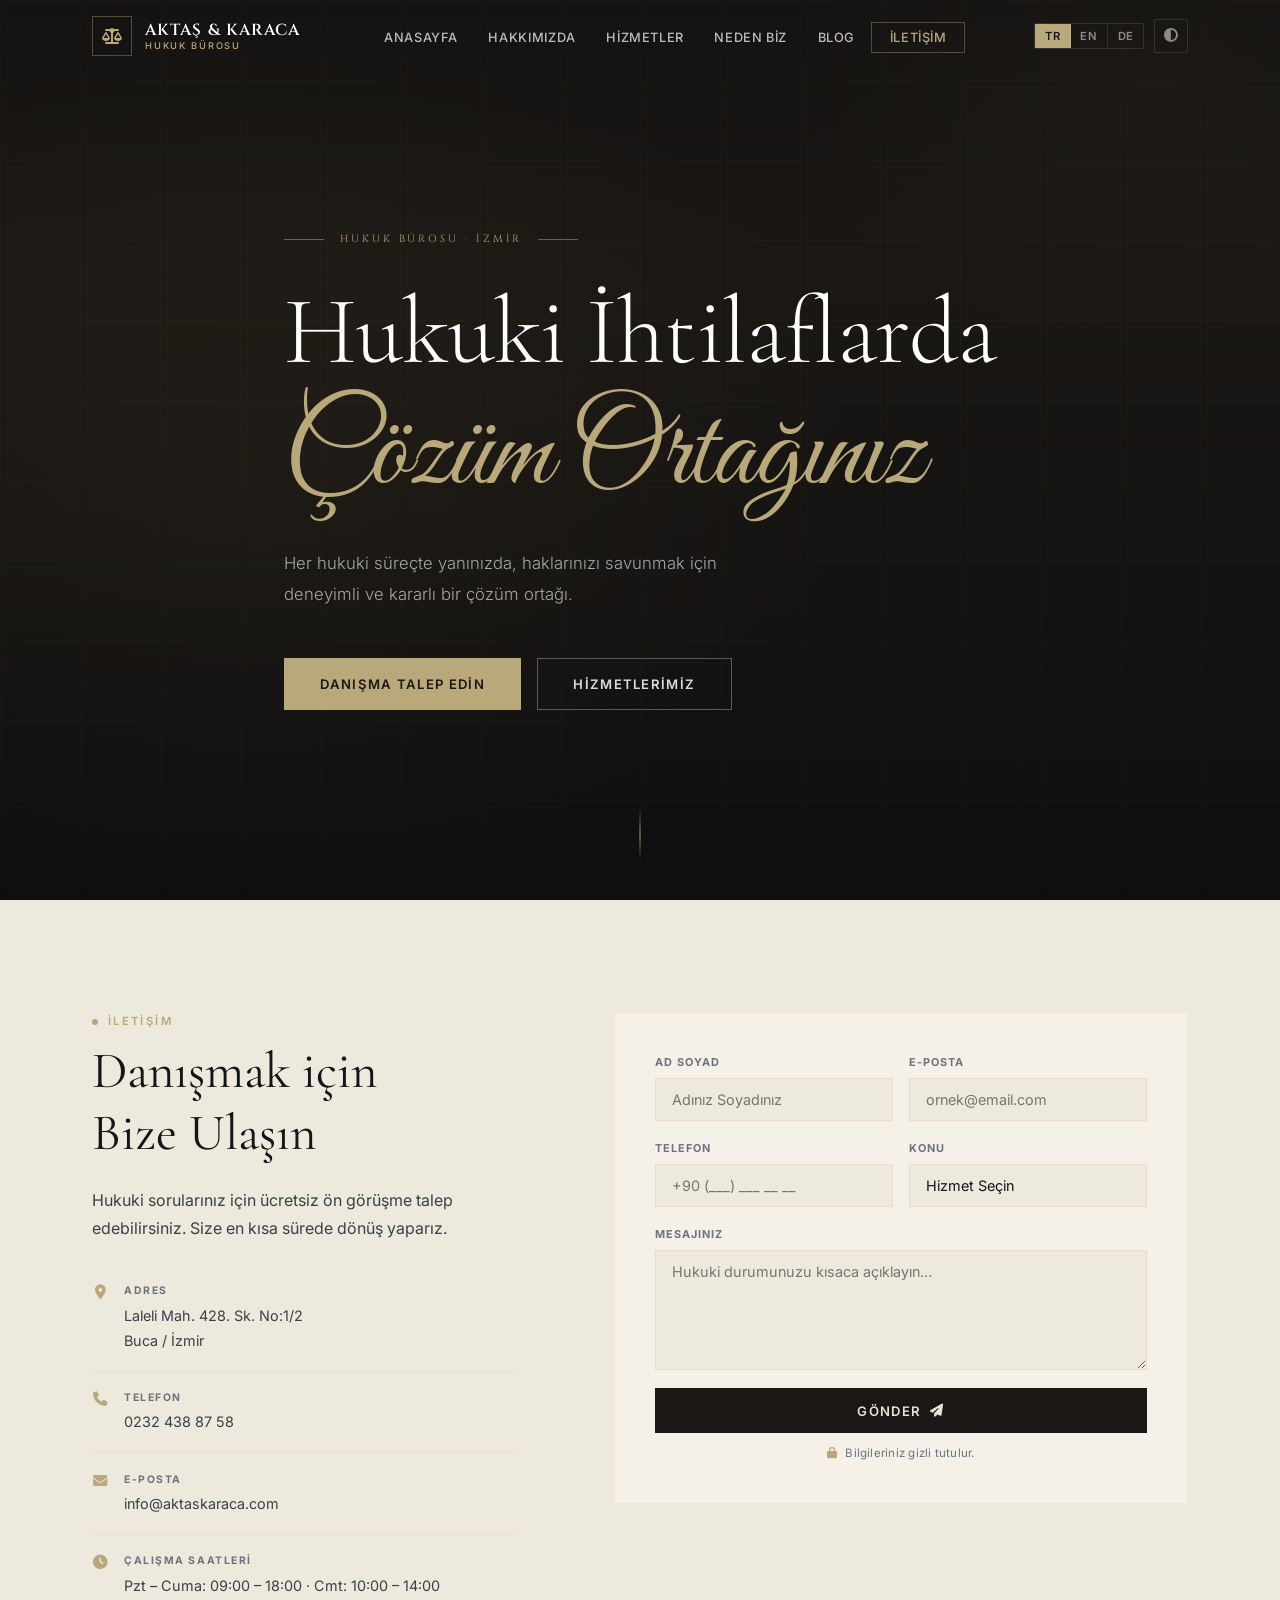
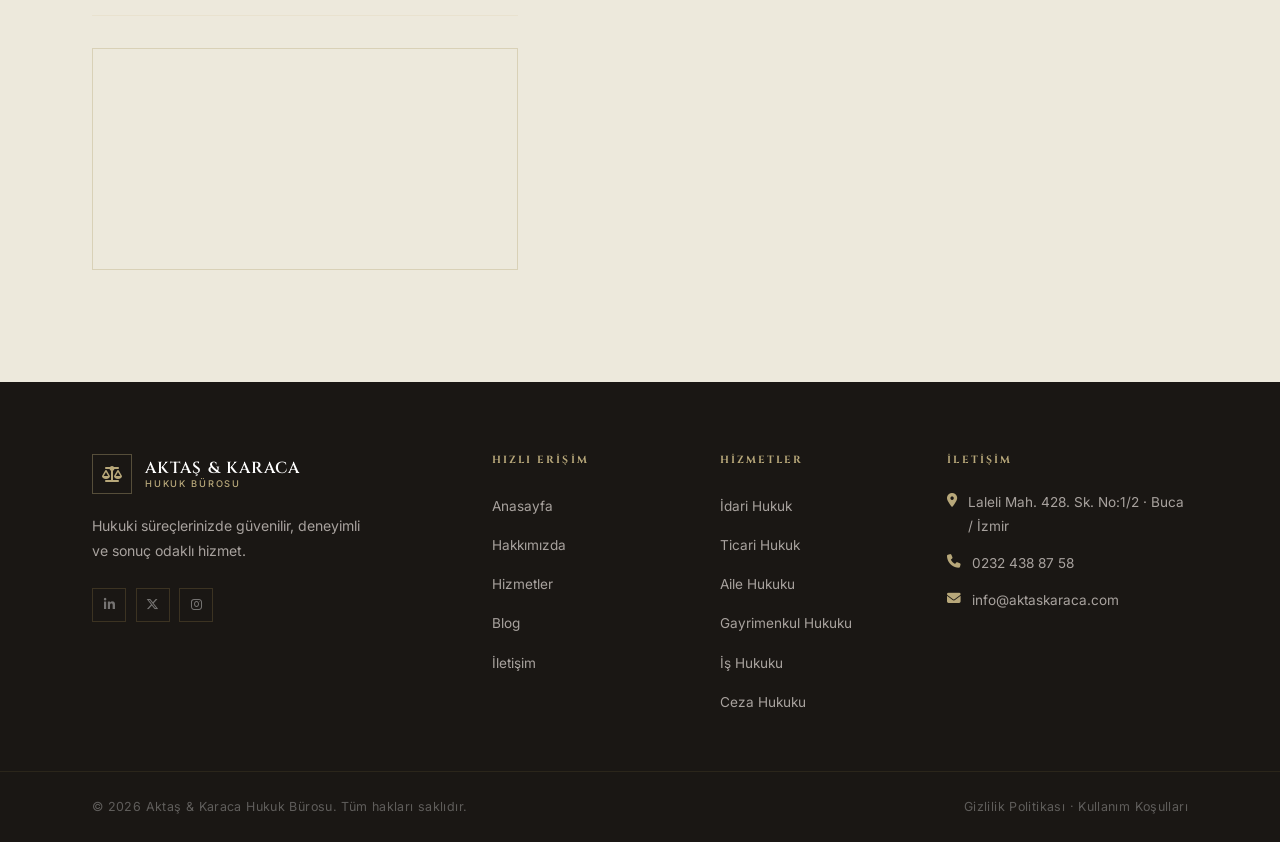
==== commit a0be14d5: "Emlak Hukuku → Gayrimenkul Hukuku olarak güncellendi" ====
--- a/index.html
+++ b/index.html
@@ -226,7 +226,7 @@
         <article class="srv-card reveal-up" style="--d:0.2s">
           <div class="srv-num" aria-hidden="true">04</div>
           <div class="srv-icon"><i class="fas fa-building-columns"></i></div>
-          <h3 data-i18n="srv.realestate.title">Emlak Hukuku</h3>
+          <h3 data-i18n="srv.realestate.title">Gayrimenkul Hukuku</h3>
           <p data-i18n="srv.realestate.desc">Tapu iptali, kat mülkiyeti, kira uyuşmazlıkları ve gayrimenkul işlemlerinde uzman rehberlik.</p>
           <div class="srv-arrow"><i class="fas fa-arrow-right"></i></div>
         </article>
@@ -470,7 +470,7 @@
                   <option value="idari"  data-i18n="srv.administrative.title">İdari Hukuk</option>
                   <option value="ticari" data-i18n="srv.commercial.title">Ticari Hukuk</option>
                   <option value="aile"   data-i18n="srv.family.title">Aile Hukuku</option>
-                  <option value="emlak"  data-i18n="srv.realestate.title">Emlak Hukuku</option>
+                  <option value="emlak"  data-i18n="srv.realestate.title">Gayrimenkul Hukuku</option>
                   <option value="is"     data-i18n="srv.labor.title">İş Hukuku</option>
                   <option value="ceza"   data-i18n="srv.criminal.title">Ceza Hukuku</option>
                   <option value="diger"  data-i18n="form.other">Diğer</option>
@@ -540,7 +540,7 @@
             <li><a href="#services" data-i18n="srv.administrative.title">İdari Hukuk</a></li>
             <li><a href="#services" data-i18n="srv.commercial.title">Ticari Hukuk</a></li>
             <li><a href="#services" data-i18n="srv.family.title">Aile Hukuku</a></li>
-            <li><a href="#services" data-i18n="srv.realestate.title">Emlak Hukuku</a></li>
+            <li><a href="#services" data-i18n="srv.realestate.title">Gayrimenkul Hukuku</a></li>
             <li><a href="#services" data-i18n="srv.labor.title">İş Hukuku</a></li>
             <li><a href="#services" data-i18n="srv.criminal.title">Ceza Hukuku</a></li>
           </ul>
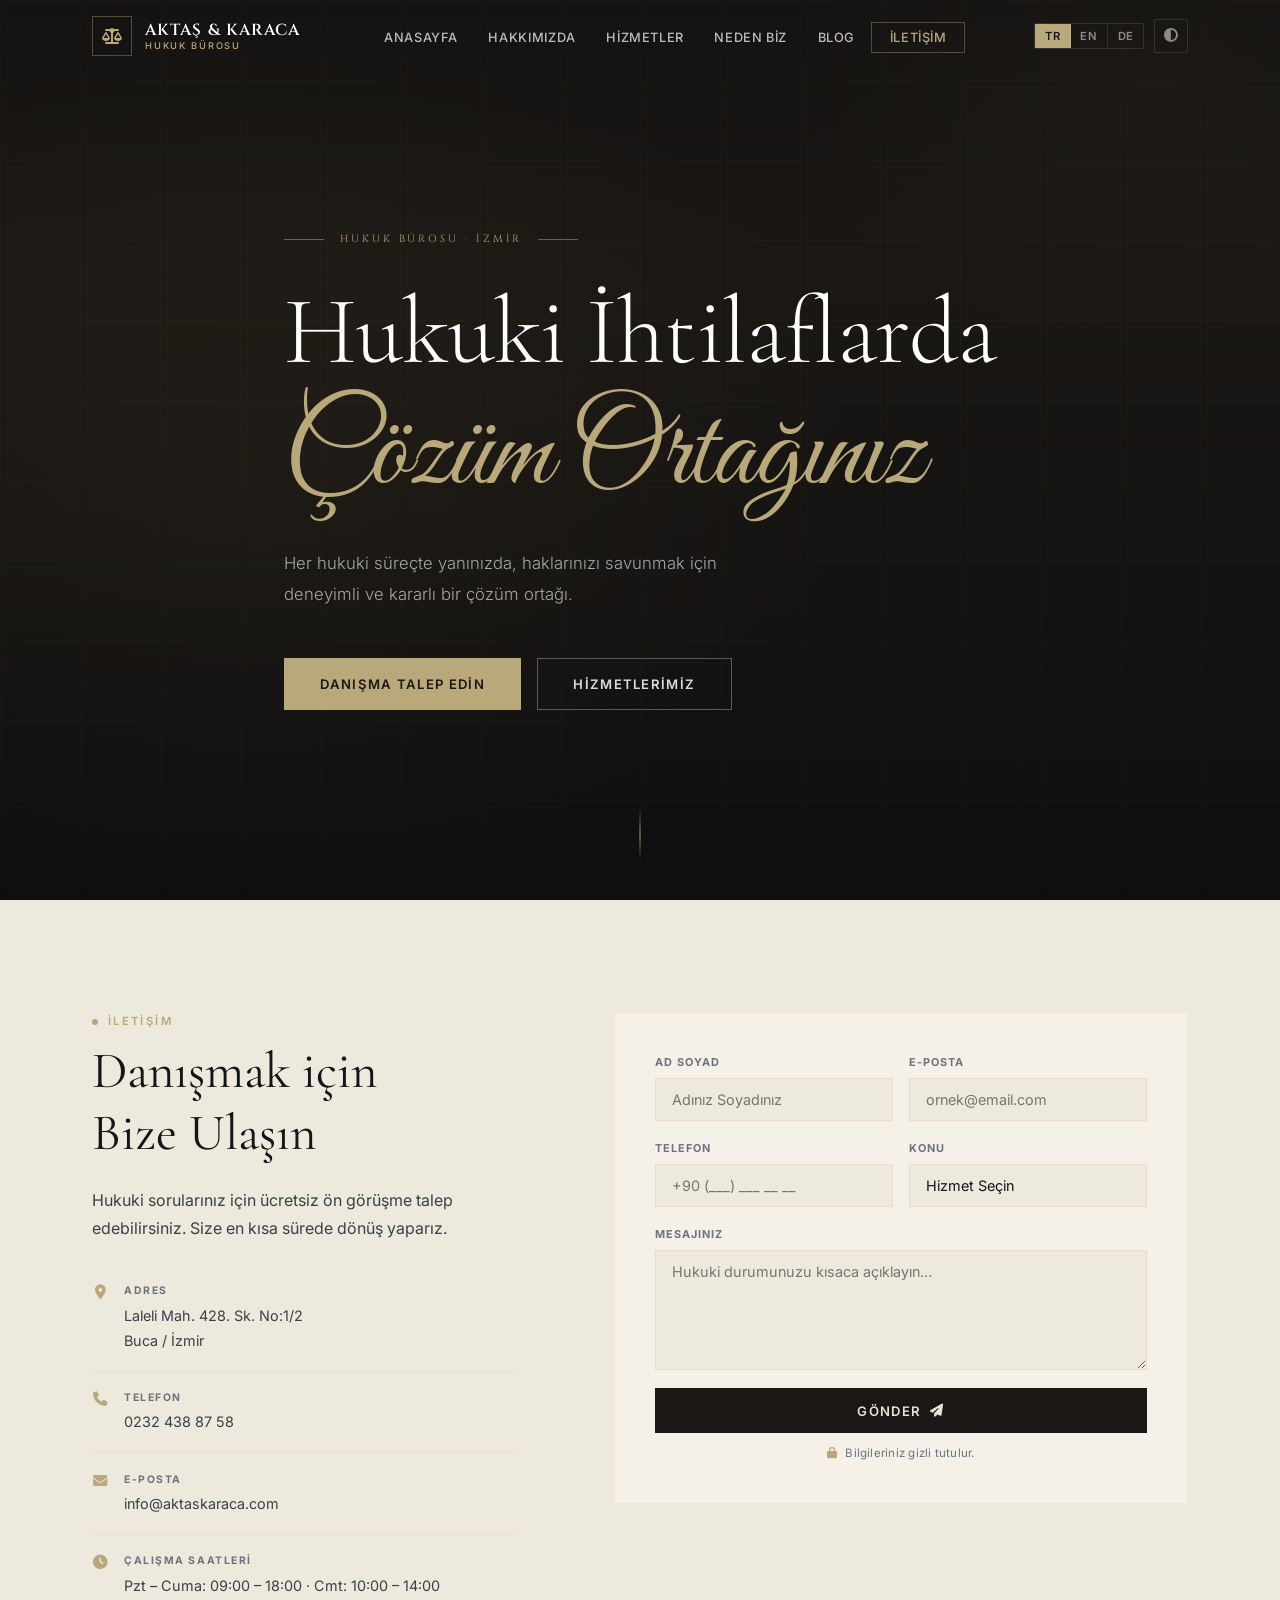
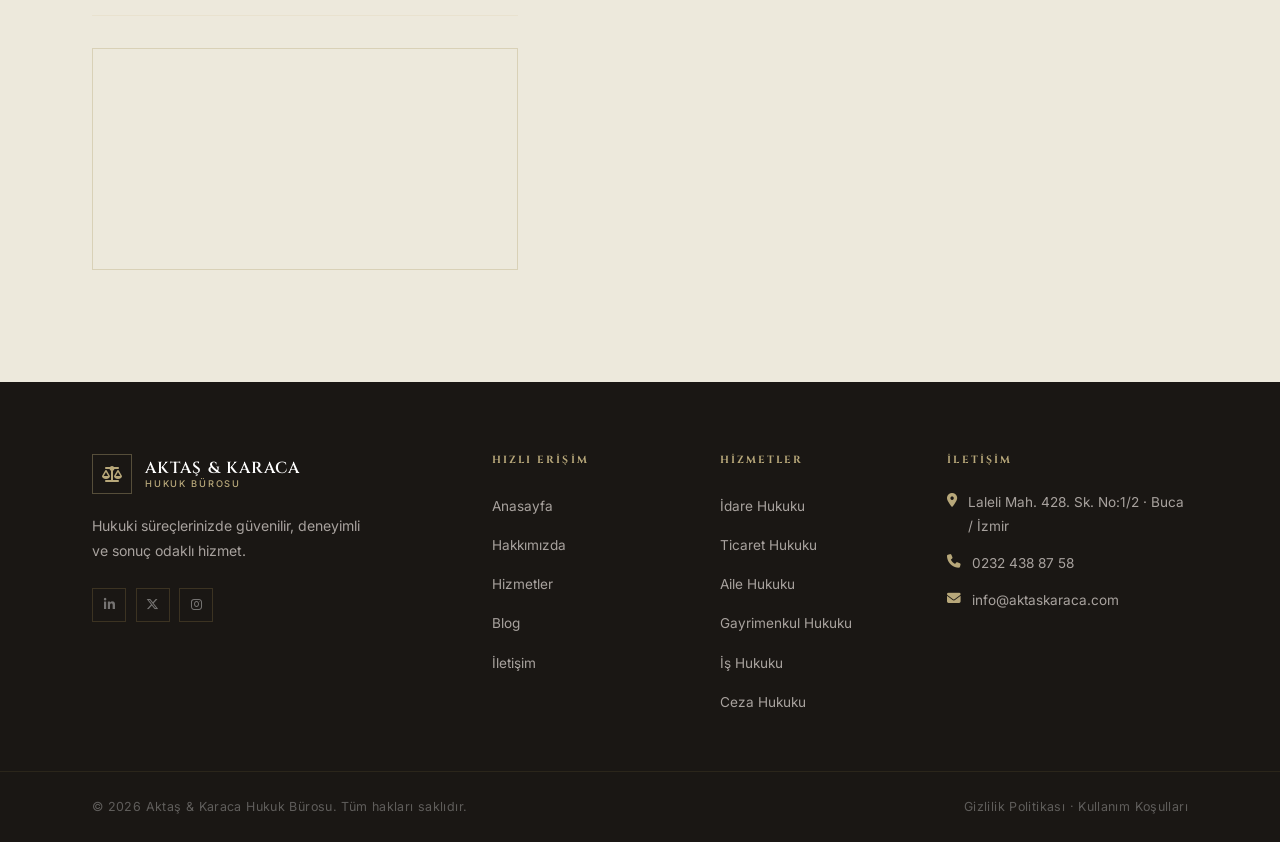
==== commit bdb1d04a: "İdari→İdare Hukuku, Ticari→Ticaret Hukuku güncellendi" ====
--- a/index.html
+++ b/index.html
@@ -3,6 +3,7 @@
 <head>
   <meta charset="UTF-8" />
   <meta name="viewport" content="width=device-width, initial-scale=1.0" />
+  <link rel="icon" type="image/svg+xml" href="favicon.svg" />
   <meta name="description" content="Aktaş & Karaca Hukuk Bürosu – Profesyonel hukuki danışmanlık ve avukatlık hizmetleri, İzmir" />
   <title>Aktaş & Karaca | Hukuk Bürosu</title>
 
@@ -202,7 +203,7 @@
         <article class="srv-card reveal-up" style="--d:0.05s">
           <div class="srv-num" aria-hidden="true">01</div>
           <div class="srv-icon"><i class="fas fa-landmark"></i></div>
-          <h3 data-i18n="srv.administrative.title">İdari Hukuk</h3>
+          <h3 data-i18n="srv.administrative.title">İdare Hukuku</h3>
           <p data-i18n="srv.administrative.desc">İdari işlemler, iptal ve tam yargı davaları ile idari yargı süreçlerinde kapsamlı temsil.</p>
           <div class="srv-arrow"><i class="fas fa-arrow-right"></i></div>
         </article>
@@ -210,7 +211,7 @@
         <article class="srv-card reveal-up" style="--d:0.1s">
           <div class="srv-num" aria-hidden="true">02</div>
           <div class="srv-icon"><i class="fas fa-briefcase"></i></div>
-          <h3 data-i18n="srv.commercial.title">Ticari Hukuk</h3>
+          <h3 data-i18n="srv.commercial.title">Ticaret Hukuku</h3>
           <p data-i18n="srv.commercial.desc">Şirket kuruluşu, ticari sözleşmeler, ortaklık uyuşmazlıkları ve ticari davaların çözümü.</p>
           <div class="srv-arrow"><i class="fas fa-arrow-right"></i></div>
         </article>
@@ -339,7 +340,7 @@
 
         <article class="blog-card reveal-up" style="--d:0.05s">
           <div class="blog-top">
-            <span class="blog-cat" data-i18n="blog.cat1">İdari Hukuk</span>
+            <span class="blog-cat" data-i18n="blog.cat1">İdare Hukuku</span>
             <time class="blog-date" datetime="2026-04-15" data-i18n="blog.date1">15 Nisan 2026</time>
           </div>
           <h3 data-i18n="blog.title1">İdari İptal Davalarında Dikkat Edilmesi Gereken Süreler</h3>
@@ -352,7 +353,7 @@
 
         <article class="blog-card reveal-up" style="--d:0.15s">
           <div class="blog-top">
-            <span class="blog-cat" data-i18n="blog.cat2">Ticari Hukuk</span>
+            <span class="blog-cat" data-i18n="blog.cat2">Ticaret Hukuku</span>
             <time class="blog-date" datetime="2026-03-28" data-i18n="blog.date2">28 Mart 2026</time>
           </div>
           <h3 data-i18n="blog.title2">Şirket Birleşmelerinde Hukuki Due Diligence Süreci</h3>
@@ -467,8 +468,8 @@
                 <label for="c-subject" data-i18n="form.subject">Konu</label>
                 <select id="c-subject" name="subject" required>
                   <option value="" data-i18n="form.subjectPh">Hizmet Seçin</option>
-                  <option value="idari"  data-i18n="srv.administrative.title">İdari Hukuk</option>
-                  <option value="ticari" data-i18n="srv.commercial.title">Ticari Hukuk</option>
+                  <option value="idari"  data-i18n="srv.administrative.title">İdare Hukuku</option>
+                  <option value="ticari" data-i18n="srv.commercial.title">Ticaret Hukuku</option>
                   <option value="aile"   data-i18n="srv.family.title">Aile Hukuku</option>
                   <option value="emlak"  data-i18n="srv.realestate.title">Gayrimenkul Hukuku</option>
                   <option value="is"     data-i18n="srv.labor.title">İş Hukuku</option>
@@ -537,8 +538,8 @@
         <nav class="footer-nav" aria-label="Hizmet alanları">
           <h4 data-i18n="footer.services">Hizmetler</h4>
           <ul role="list">
-            <li><a href="#services" data-i18n="srv.administrative.title">İdari Hukuk</a></li>
-            <li><a href="#services" data-i18n="srv.commercial.title">Ticari Hukuk</a></li>
+            <li><a href="#services" data-i18n="srv.administrative.title">İdare Hukuku</a></li>
+            <li><a href="#services" data-i18n="srv.commercial.title">Ticaret Hukuku</a></li>
             <li><a href="#services" data-i18n="srv.family.title">Aile Hukuku</a></li>
             <li><a href="#services" data-i18n="srv.realestate.title">Gayrimenkul Hukuku</a></li>
             <li><a href="#services" data-i18n="srv.labor.title">İş Hukuku</a></li>
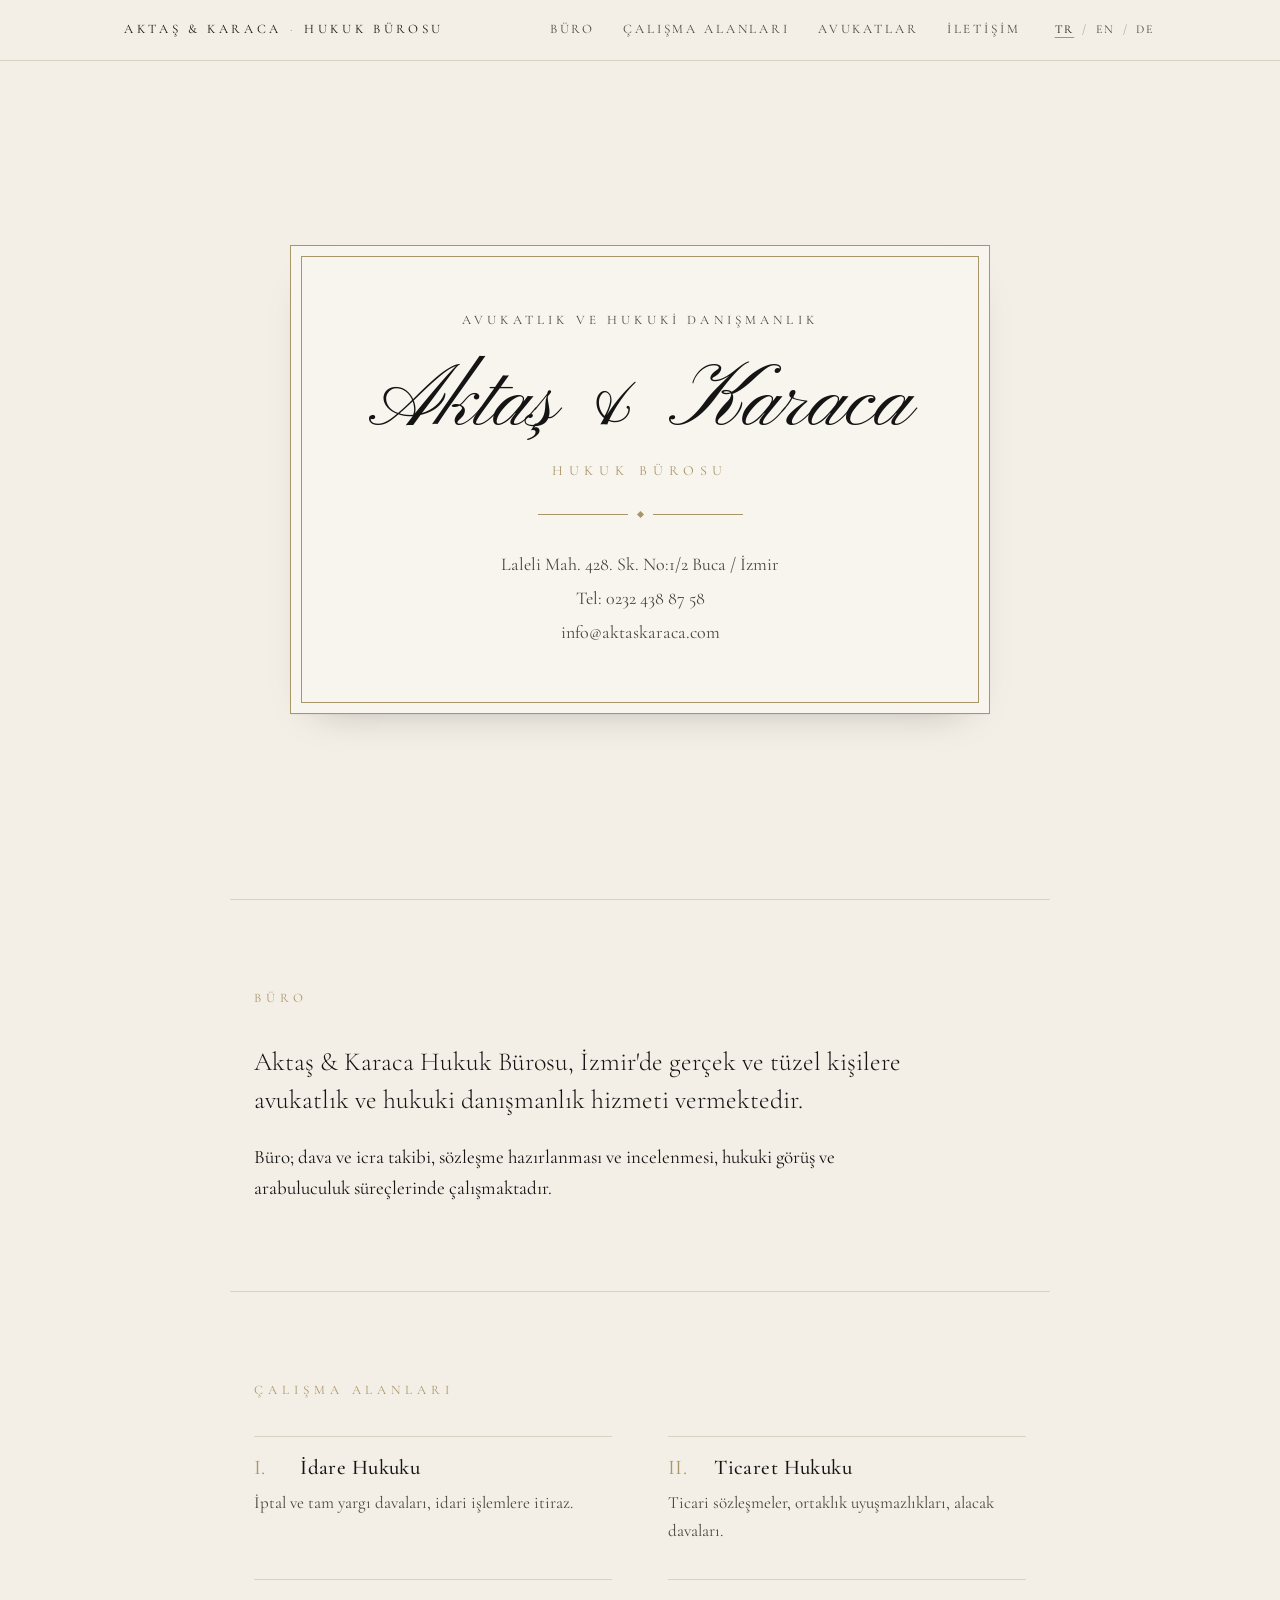
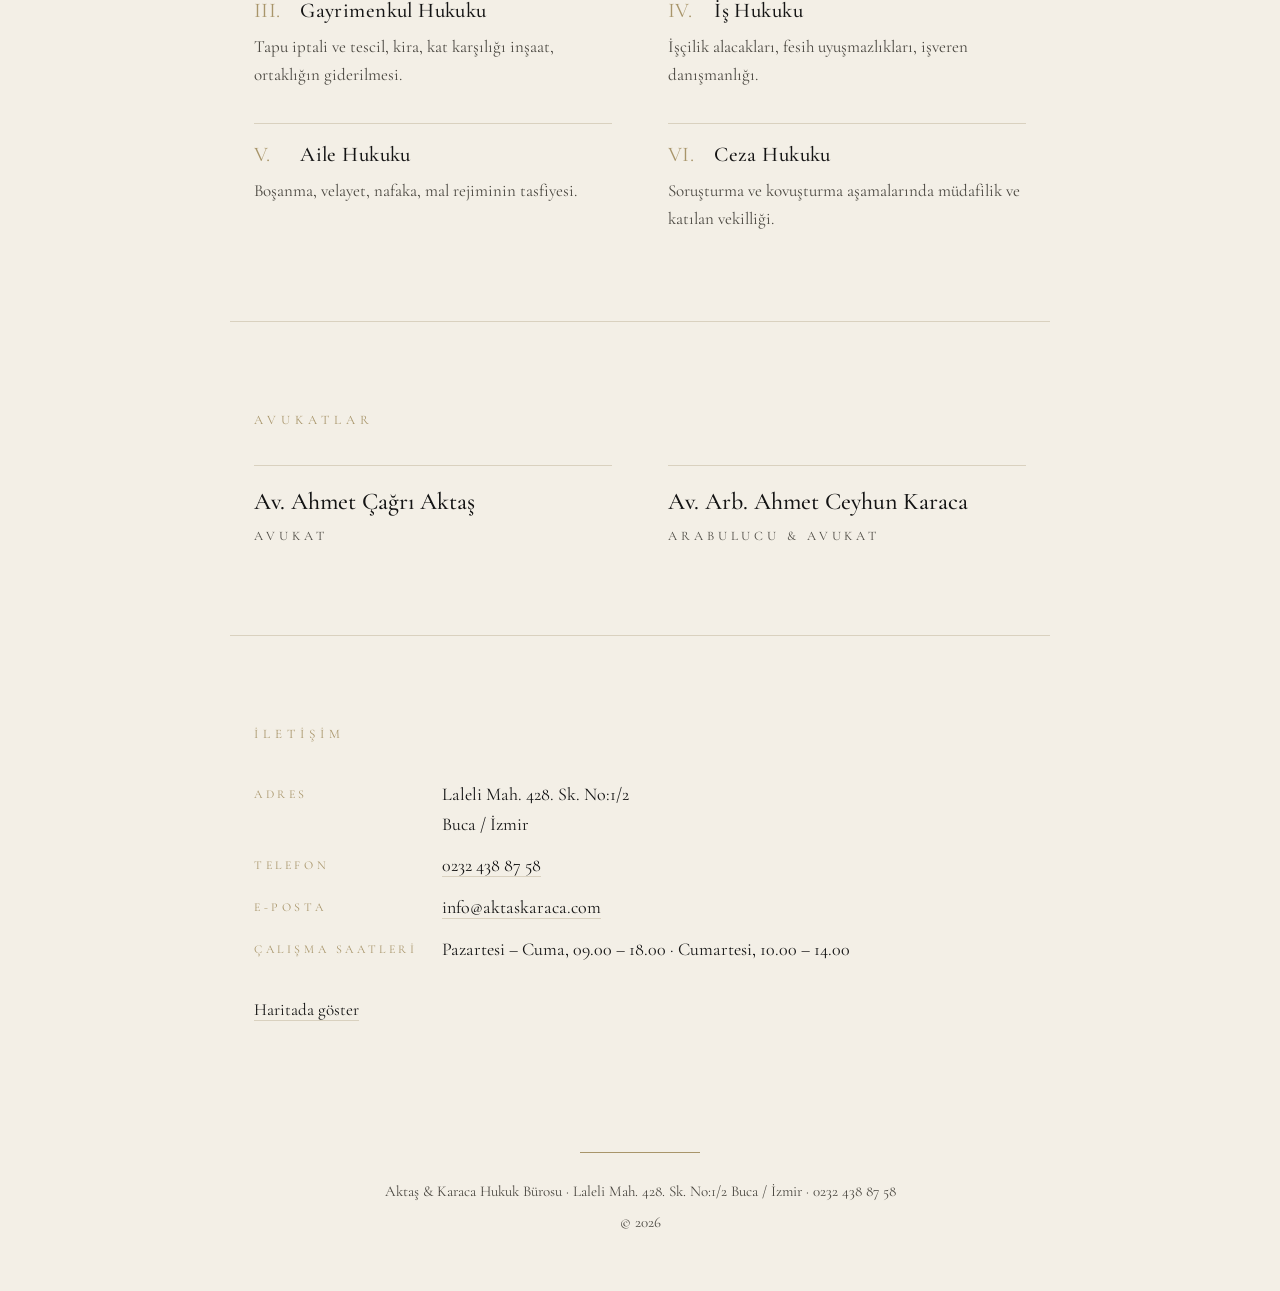
==== commit 73853582: "Site yeniden tasarlandı: kartvizit dili, sade tek sayfa, form ve dış kaynaklar kaldırıldı - Kemik ze" ====
--- a/index.html
+++ b/index.html
@@ -4,587 +4,115 @@
   <meta charset="UTF-8" />
   <meta name="viewport" content="width=device-width, initial-scale=1.0" />
   <link rel="icon" type="image/svg+xml" href="favicon.svg" />
-  <meta name="description" content="Aktaş & Karaca Hukuk Bürosu – Profesyonel hukuki danışmanlık ve avukatlık hizmetleri, İzmir" />
-  <title>Aktaş & Karaca | Hukuk Bürosu</title>
+  <meta name="description" content="Aktaş & Karaca Hukuk Bürosu · Laleli Mah. 428. Sk. No:1/2 Buca / İzmir · 0232 438 87 58" />
 
-  <!-- Google Fonts: Great Vibes (logo kaligrafi) + Cinzel (etiket) + Cormorant Garamond (başlık) + Inter (metin) -->
-  <link rel="preconnect" href="https://fonts.googleapis.com" />
-  <link rel="preconnect" href="https://fonts.gstatic.com" crossorigin />
-  <link href="https://fonts.googleapis.com/css2?family=Great+Vibes&family=Cinzel:wght@400;600;700&family=Cormorant+Garamond:ital,wght@0,300;0,400;0,500;0,600;1,400;1,500&family=Inter:wght@300;400;500;600&display=swap" rel="stylesheet" />
+  <meta property="og:type"         content="website" />
+  <meta property="og:url"          content="https://aktaskaraca.com" />
+  <meta property="og:title"        content="Aktaş & Karaca Hukuk Bürosu" />
+  <meta property="og:description"  content="Hukuk Bürosu · Buca / İzmir" />
+  <meta property="og:image"        content="https://aktaskaraca.com/og-image.png" />
+  <meta property="og:image:width"  content="1200" />
+  <meta property="og:image:height" content="630" />
+  <meta property="og:locale"       content="tr_TR" />
+  <meta name="twitter:card"        content="summary_large_image" />
 
-  <!-- Font Awesome -->
-  <link rel="stylesheet" href="https://cdnjs.cloudflare.com/ajax/libs/font-awesome/6.5.0/css/all.min.css" />
+  <title>Aktaş &amp; Karaca Hukuk Bürosu</title>
 
+  <link rel="preload" href="fonts/CormorantGaramond.woff2" as="font" type="font/woff2" crossorigin />
   <link rel="stylesheet" href="styles.css" />
-  <script src="https://identity.netlify.com/v1/netlify-identity-widget.js"></script>
 </head>
-<body data-lang="tr">
+<body>
 
-  <!-- ═══════════════════════════════════════════
-       NAVIGATION
-  ═══════════════════════════════════════════ -->
-  <nav class="navbar" id="navbar" role="navigation" aria-label="Ana menü">
-    <div class="nav-inner">
-
-      <!-- Logo -->
-      <a href="#hero" class="logo" aria-label="Aktaş & Karaca Ana Sayfa">
-        <span class="logo-emblem" aria-hidden="true">
-          <i class="fas fa-scale-balanced"></i>
-        </span>
-        <div class="logo-wordmark">
-          <span class="logo-name">Aktaş &amp; Karaca</span>
-          <span class="logo-tagline" data-i18n="nav.subtitle">Hukuk Bürosu</span>
-        </div>
-      </a>
-
-      <!-- Desktop Links -->
-      <ul class="nav-links" role="list">
-        <li><a href="#hero"          data-i18n="nav.home">Anasayfa</a></li>
-        <li><a href="hakkimizda.html" data-i18n="nav.about">Hakkımızda</a></li>
-        <li><a href="hizmetler.html"  data-i18n="nav.services">Hizmetler</a></li>
-        <li><a href="#why-us"         data-i18n="nav.whyus">Neden Biz</a></li>
-        <li><a href="blog.html"       data-i18n="nav.blog">Blog</a></li>
-        <li><a href="#contact"        class="nav-cta" data-i18n="nav.contact">İletişim</a></li>
-      </ul>
-
-      <!-- Controls -->
-      <div class="nav-controls">
-        <div class="lang-switcher" role="group" aria-label="Dil seçimi">
-          <button class="lang-btn active" data-lang="tr" aria-pressed="true">TR</button>
-          <button class="lang-btn" data-lang="en" aria-pressed="false">EN</button>
-          <button class="lang-btn" data-lang="de" aria-pressed="false">DE</button>
-        </div>
-        <button class="theme-toggle" id="themeToggle" aria-label="Tema değiştir">
-          <i class="fas fa-circle-half-stroke" id="themeIcon"></i>
-        </button>
-        <button class="hamburger" id="hamburger" aria-label="Menü" aria-expanded="false">
-          <span></span><span></span><span></span>
-        </button>
+  <header class="masthead" id="top">
+    <div class="masthead-inner">
+      <a href="#top" class="masthead-name">Aktaş &amp; Karaca<span class="dot">·</span><span data-i18n="brand.sub">Hukuk Bürosu</span></a>
+      <nav class="masthead-nav" aria-label="Ana menü">
+        <a href="#buro"     data-i18n="nav.office">Büro</a>
+        <a href="#alanlar"  data-i18n="nav.areas">Çalışma Alanları</a>
+        <a href="#avukatlar" data-i18n="nav.lawyers">Avukatlar</a>
+        <a href="#iletisim" data-i18n="nav.contact">İletişim</a>
+      </nav>
+      <div class="lang" role="group" aria-label="Dil">
+        <button data-lang="tr" class="active">TR</button><span>/</span><button data-lang="en">EN</button><span>/</span><button data-lang="de">DE</button>
       </div>
     </div>
+  </header>
 
-    <!-- Mobile Menu -->
-    <div class="mobile-menu" id="mobileMenu" aria-hidden="true">
-      <ul role="list">
-        <li><a href="#hero"           data-i18n="nav.home">Anasayfa</a></li>
-        <li><a href="hakkimizda.html" data-i18n="nav.about">Hakkımızda</a></li>
-        <li><a href="hizmetler.html"  data-i18n="nav.services">Hizmetler</a></li>
-        <li><a href="#why-us"         data-i18n="nav.whyus">Neden Biz</a></li>
-        <li><a href="blog.html"       data-i18n="nav.blog">Blog</a></li>
-        <li><a href="#contact"         data-i18n="nav.contact">İletişim</a></li>
-      </ul>
-      <div class="mobile-lang">
-        <button class="lang-btn active" data-lang="tr">TR</button>
-        <button class="lang-btn" data-lang="en">EN</button>
-        <button class="lang-btn" data-lang="de">DE</button>
+  <main>
+    <!-- Kart -->
+    <section class="card-wrap" aria-label="Aktaş & Karaca Hukuk Bürosu">
+      <div class="card">
+        <p class="card-kicker" data-i18n="card.kicker">Avukatlık ve Hukuki Danışmanlık</p>
+        <h1 class="card-name">Aktaş &amp; Karaca</h1>
+        <p class="card-sub" data-i18n="brand.sub">Hukuk Bürosu</p>
+        <div class="flourish" aria-hidden="true"><span></span><i></i><span></span></div>
+        <address class="card-address">
+          Laleli Mah. 428. Sk. No:1/2 Buca / İzmir<br />
+          <span data-i18n="card.tel">Tel</span>: <a href="tel:+902324388758">0232 438 87 58</a><br />
+          <a href="mailto:info@aktaskaraca.com">info@aktaskaraca.com</a>
+        </address>
       </div>
-    </div>
-  </nav>
+    </section>
 
-  <!-- ═══════════════════════════════════════════
-       HERO — koyu, dramatik, tam ekran
-  ═══════════════════════════════════════════ -->
-  <section class="hero" id="hero" aria-label="Karşılama">
-    <div class="hero-bg" aria-hidden="true">
-      <!-- ince geometrik çizgi deseni -->
-      <div class="hero-lines"></div>
-      <div class="hero-vignette"></div>
-    </div>
+    <!-- Büro -->
+    <section class="block" id="buro">
+      <h2 class="label" data-i18n="nav.office">Büro</h2>
+      <p class="lead" data-i18n="office.p1">Aktaş &amp; Karaca Hukuk Bürosu, İzmir'de gerçek ve tüzel kişilere avukatlık ve hukuki danışmanlık hizmeti vermektedir.</p>
+      <p data-i18n="office.p2">Büro; dava ve icra takibi, sözleşme hazırlanması ve incelenmesi, hukuki görüş ve arabuluculuk süreçlerinde çalışmaktadır.</p>
+    </section>
 
-    <div class="hero-content">
-      <div class="hero-overline reveal-up">
-        <span class="gold-line"></span>
-        <span data-i18n="hero.overline">Hukuk Bürosu · İzmir</span>
-        <span class="gold-line"></span>
+    <!-- Çalışma alanları -->
+    <section class="block" id="alanlar">
+      <h2 class="label" data-i18n="nav.areas">Çalışma Alanları</h2>
+      <ol class="areas">
+        <li><h3 data-i18n="a1.t">İdare Hukuku</h3><p data-i18n="a1.d">İptal ve tam yargı davaları, idari işlemlere itiraz.</p></li>
+        <li><h3 data-i18n="a2.t">Ticaret Hukuku</h3><p data-i18n="a2.d">Ticari sözleşmeler, ortaklık uyuşmazlıkları, alacak davaları.</p></li>
+        <li><h3 data-i18n="a3.t">Gayrimenkul Hukuku</h3><p data-i18n="a3.d">Tapu iptali ve tescil, kira, kat karşılığı inşaat, ortaklığın giderilmesi.</p></li>
+        <li><h3 data-i18n="a4.t">İş Hukuku</h3><p data-i18n="a4.d">İşçilik alacakları, fesih uyuşmazlıkları, işveren danışmanlığı.</p></li>
+        <li><h3 data-i18n="a5.t">Aile Hukuku</h3><p data-i18n="a5.d">Boşanma, velayet, nafaka, mal rejiminin tasfiyesi.</p></li>
+        <li><h3 data-i18n="a6.t">Ceza Hukuku</h3><p data-i18n="a6.d">Soruşturma ve kovuşturma aşamalarında müdafilik ve katılan vekilliği.</p></li>
+      </ol>
+    </section>
+
+    <!-- Avukatlar -->
+    <section class="block" id="avukatlar">
+      <h2 class="label" data-i18n="nav.lawyers">Avukatlar</h2>
+      <div class="lawyers">
+        <div class="lawyer">
+          <p class="lawyer-name">Av. Ahmet Çağrı Aktaş</p>
+          <p class="lawyer-title" data-i18n="l.lawyer">Avukat</p>
+        </div>
+        <div class="lawyer">
+          <p class="lawyer-name">Av. Arb. Ahmet Ceyhun Karaca</p>
+          <p class="lawyer-title" data-i18n="l.lawyerMed">Arabulucu &amp; Avukat</p>
+        </div>
       </div>
+    </section>
 
-      <h1 class="hero-title reveal-up">
-        <span data-i18n="hero.title.line1">Hukuki İhtilaflarda</span><br>
-        <em data-i18n="hero.title.line2">Çözüm Ortağınız</em>
-      </h1>
-
-      <p class="hero-desc reveal-up" data-i18n="hero.desc">
-        Her hukuki süreçte yanınızda, haklarınızı savunmak için<br>
-        deneyimli ve kararlı bir çözüm ortağı.
-      </p>
-
-      <div class="hero-actions reveal-up">
-        <a href="#contact" class="btn btn-gold" data-i18n="hero.cta">Danışma Talep Edin</a>
-        <a href="#services" class="btn btn-ghost" data-i18n="hero.explore">Hizmetlerimiz</a>
-      </div>
-    </div>
-
-    <div class="hero-scroll" aria-hidden="true">
-      <div class="scroll-line"></div>
-    </div>
-  </section>
-
-  <!-- ═══════════════════════════════════════════
-       ABOUT — yapım aşamasında
-  ═══════════════════════════════════════════ -->
-  <section class="section about" id="about" style="display:none">
-    <div class="container">
-      <div class="about-layout">
-
-        <div class="about-visual reveal-left">
-          <div class="about-frame">
-            <div class="about-img-block">
-              <i class="fas fa-scale-balanced" aria-hidden="true"></i>
-            </div>
-            <div class="about-badge">
-              <span class="badge-year">2009</span>
-              <span class="badge-text" data-i18n="about.since">yılından beri</span>
-            </div>
-          </div>
-          <div class="about-sidebar-line"></div>
-        </div>
-
-        <div class="about-copy reveal-right">
-          <div class="label-row">
-            <span class="gold-dot"></span>
-            <span class="eyebrow" data-i18n="about.label">Hakkımızda</span>
-          </div>
-          <h2 class="section-title" data-i18n="about.title">
-            Hukukun Gücünü<br>Güveninizle Buluşturuyoruz
-          </h2>
-          <p data-i18n="about.p1">
-            Aktaş &amp; Karaca Hukuk Bürosu, 2009 yılından bu yana İzmir'de faaliyet göstererek müvekkillerine yüksek standartlarda hukuki danışmanlık ve temsil hizmetleri sunmaktadır.
-          </p>
-          <p data-i18n="about.p2">
-            Deneyimli avukat kadromuz, her müvekkilin davasına özgün ve stratejik bir yaklaşımla yaklaşarak en iyi sonucu elde etmek için çalışmaktadır. Müvekkil odaklı hizmet anlayışımız ve etik değerlerimiz büromuzun temel taşlarını oluşturmaktadır.
-          </p>
-
-          <div class="pillars">
-            <div class="pillar">
-              <div class="pillar-icon"><i class="fas fa-star-half-stroke"></i></div>
-              <div>
-                <h4 data-i18n="about.f1.title">Deneyim</h4>
-                <p data-i18n="about.f1.text">15 yılı aşkın kesintisiz hukuki pratik.</p>
-              </div>
-            </div>
-            <div class="pillar">
-              <div class="pillar-icon"><i class="fas fa-handshake"></i></div>
-              <div>
-                <h4 data-i18n="about.f2.title">Güvenilirlik</h4>
-                <p data-i18n="about.f2.text">Şeffaflık, etik ilkeler, tam gizlilik.</p>
-              </div>
-            </div>
-            <div class="pillar">
-              <div class="pillar-icon"><i class="fas fa-gavel"></i></div>
-              <div>
-                <h4 data-i18n="about.f3.title">Kararlılık</h4>
-                <p data-i18n="about.f3.text">Her davada sonuna kadar kararlı savunuculuk.</p>
-              </div>
-            </div>
-          </div>
+    <!-- İletişim -->
+    <section class="block" id="iletisim">
+      <h2 class="label" data-i18n="nav.contact">İletişim</h2>
+      <div class="contact">
+        <div class="contact-info">
+          <dl>
+            <dt data-i18n="c.addr">Adres</dt><dd>Laleli Mah. 428. Sk. No:1/2<br />Buca / İzmir</dd>
+            <dt data-i18n="c.tel">Telefon</dt><dd><a href="tel:+902324388758">0232 438 87 58</a></dd>
+            <dt data-i18n="c.mail">E-posta</dt><dd><a href="mailto:info@aktaskaraca.com">info@aktaskaraca.com</a></dd>
+            <dt data-i18n="c.hours">Çalışma Saatleri</dt><dd data-i18n="c.hoursV">Pazartesi – Cuma, 09.00 – 18.00 · Cumartesi, 10.00 – 14.00</dd>
+          </dl>
+          <p class="maplink"><a href="https://www.google.com/maps/search/?api=1&amp;query=38.3972962,27.1490779" target="_blank" rel="noopener" data-i18n="c.map">Haritada göster</a></p>
         </div>
 
       </div>
-    </div>
-  </section>
+    </section>
+  </main>
 
-  <!-- ═══════════════════════════════════════════
-       SERVICES — koyu zemin, altın kart hover
-  ═══════════════════════════════════════════ -->
-  <section class="section services dark-section" id="services" style="display:none">
-    <div class="container">
-      <div class="section-header reveal-up">
-        <div class="label-row center">
-          <span class="gold-dot"></span>
-          <span class="eyebrow light" data-i18n="services.label">Hizmetlerimiz</span>
-          <span class="gold-dot"></span>
-        </div>
-        <h2 class="section-title light" data-i18n="services.title">Hukuki Uzmanlık Alanlarımız</h2>
-        <div class="title-rule"></div>
-      </div>
-
-      <div class="services-grid">
-
-        <article class="srv-card reveal-up" style="--d:0.05s">
-          <div class="srv-num" aria-hidden="true">01</div>
-          <div class="srv-icon"><i class="fas fa-landmark"></i></div>
-          <h3 data-i18n="srv.administrative.title">İdare Hukuku</h3>
-          <p data-i18n="srv.administrative.desc">İdari işlemler, iptal ve tam yargı davaları ile idari yargı süreçlerinde kapsamlı temsil.</p>
-          <div class="srv-arrow"><i class="fas fa-arrow-right"></i></div>
-        </article>
-
-        <article class="srv-card reveal-up" style="--d:0.1s">
-          <div class="srv-num" aria-hidden="true">02</div>
-          <div class="srv-icon"><i class="fas fa-briefcase"></i></div>
-          <h3 data-i18n="srv.commercial.title">Ticaret Hukuku</h3>
-          <p data-i18n="srv.commercial.desc">Şirket kuruluşu, ticari sözleşmeler, ortaklık uyuşmazlıkları ve ticari davaların çözümü.</p>
-          <div class="srv-arrow"><i class="fas fa-arrow-right"></i></div>
-        </article>
-
-        <article class="srv-card reveal-up" style="--d:0.15s">
-          <div class="srv-num" aria-hidden="true">03</div>
-          <div class="srv-icon"><i class="fas fa-house-heart"></i></div>
-          <h3 data-i18n="srv.family.title">Aile Hukuku</h3>
-          <p data-i18n="srv.family.desc">Boşanma, velayet, nafaka ve mal paylaşımı süreçlerinde hassas ve profesyonel danışmanlık.</p>
-          <div class="srv-arrow"><i class="fas fa-arrow-right"></i></div>
-        </article>
-
-        <article class="srv-card reveal-up" style="--d:0.2s">
-          <div class="srv-num" aria-hidden="true">04</div>
-          <div class="srv-icon"><i class="fas fa-building-columns"></i></div>
-          <h3 data-i18n="srv.realestate.title">Gayrimenkul Hukuku</h3>
-          <p data-i18n="srv.realestate.desc">Tapu iptali, kat mülkiyeti, kira uyuşmazlıkları ve gayrimenkul işlemlerinde uzman rehberlik.</p>
-          <div class="srv-arrow"><i class="fas fa-arrow-right"></i></div>
-        </article>
-
-        <article class="srv-card reveal-up" style="--d:0.25s">
-          <div class="srv-num" aria-hidden="true">05</div>
-          <div class="srv-icon"><i class="fas fa-people-arrows"></i></div>
-          <h3 data-i18n="srv.labor.title">İş Hukuku</h3>
-          <p data-i18n="srv.labor.desc">İşçi ve işveren hakları, haksız fesih, kıdem tazminatı ve iş kazalarında kapsamlı destek.</p>
-          <div class="srv-arrow"><i class="fas fa-arrow-right"></i></div>
-        </article>
-
-        <article class="srv-card reveal-up" style="--d:0.3s">
-          <div class="srv-num" aria-hidden="true">06</div>
-          <div class="srv-icon"><i class="fas fa-gavel"></i></div>
-          <h3 data-i18n="srv.criminal.title">Ceza Hukuku</h3>
-          <p data-i18n="srv.criminal.desc">Soruşturma ve kovuşturma aşamalarında etkin savunma, müdahillik ve şikâyet süreçleri.</p>
-          <div class="srv-arrow"><i class="fas fa-arrow-right"></i></div>
-        </article>
-
-      </div>
-    </div>
-  </section>
-
-  <!-- ═══════════════════════════════════════════
-       WHY US — açık zemin, dikey liste
-  ═══════════════════════════════════════════ -->
-  <section class="section why-us" id="why-us" style="display:none">
-    <div class="container">
-      <div class="why-layout">
-
-        <div class="why-left reveal-left">
-          <div class="label-row">
-            <span class="gold-dot"></span>
-            <span class="eyebrow" data-i18n="why.label">Neden Biz</span>
-          </div>
-          <h2 class="section-title" data-i18n="why.title">Farkımızı Yaratan<br>Değerlerimiz</h2>
-          <p class="why-intro" data-i18n="why.desc">
-            Her müvekkilimizle güvene dayalı, uzun soluklu bir ilişki kuruyoruz. Hukuki süreçlerin her aşamasında şeffaf, erişilebilir ve çözüm odaklı hareket ediyoruz.
-          </p>
-          <a href="#contact" class="btn btn-dark" data-i18n="why.cta">Ücretsiz Ön Görüşme</a>
-        </div>
-
-        <div class="why-right reveal-right">
-          <div class="why-list">
-
-            <div class="why-row">
-              <div class="why-num">01</div>
-              <div class="why-content">
-                <h4 data-i18n="why.f1.title">Derin Hukuki Deneyim</h4>
-                <p data-i18n="why.f1.text">15 yılı aşan kesintisiz pratik; çok sayıda hukuki alanda birikmiş derin uzmanlık.</p>
-              </div>
-            </div>
-
-            <div class="why-row">
-              <div class="why-num">02</div>
-              <div class="why-content">
-                <h4 data-i18n="why.f2.title">Şeffaf İletişim</h4>
-                <p data-i18n="why.f2.text">Davanızın her aşamasında bilgilendiririz; sorularınız asla yanıtsız kalmaz.</p>
-              </div>
-            </div>
-
-            <div class="why-row">
-              <div class="why-num">03</div>
-              <div class="why-content">
-                <h4 data-i18n="why.f3.title">Tam Gizlilik</h4>
-                <p data-i18n="why.f3.text">Müvekkil sırrı ve kişisel veri gizliliği, çalışma anlayışımızın değişmez ilkesidir.</p>
-              </div>
-            </div>
-
-            <div class="why-row">
-              <div class="why-num">04</div>
-              <div class="why-content">
-                <h4 data-i18n="why.f4.title">Stratejik Düşünce</h4>
-                <p data-i18n="why.f4.text">Her davayı özgün olarak ele alır, en etkin hukuki stratejiyi birlikte belirleriz.</p>
-              </div>
-            </div>
-
-            <div class="why-row">
-              <div class="why-num">05</div>
-              <div class="why-content">
-                <h4 data-i18n="why.f5.title">Erişilebilirlik</h4>
-                <p data-i18n="why.f5.text">Türkçe, İngilizce ve Almanca hizmet — her müvekkile kendi dilinde ulaşıyoruz.</p>
-              </div>
-            </div>
-
-          </div>
-        </div>
-
-      </div>
-    </div>
-  </section>
-
-  <!-- ═══════════════════════════════════════════
-       BLOG — koyu zemin
-  ═══════════════════════════════════════════ -->
-  <section class="section blog dark-section" id="blog" style="display:none">
-    <div class="container">
-      <div class="section-header reveal-up">
-        <div class="label-row center">
-          <span class="gold-dot"></span>
-          <span class="eyebrow light" data-i18n="blog.label">Blog &amp; Makaleler</span>
-          <span class="gold-dot"></span>
-        </div>
-        <h2 class="section-title light" data-i18n="blog.title">Hukuki Perspektif</h2>
-        <div class="title-rule"></div>
-      </div>
-
-      <div class="blog-grid">
-
-        <article class="blog-card reveal-up" style="--d:0.05s">
-          <div class="blog-top">
-            <span class="blog-cat" data-i18n="blog.cat1">İdare Hukuku</span>
-            <time class="blog-date" datetime="2026-04-15" data-i18n="blog.date1">15 Nisan 2026</time>
-          </div>
-          <h3 data-i18n="blog.title1">İdari İptal Davalarında Dikkat Edilmesi Gereken Süreler</h3>
-          <p data-i18n="blog.exc1">İdare mahkemelerinde açılacak iptal davalarında hak düşürücü sürelerin hesaplanması ve pratik öneriler.</p>
-          <a href="#" class="blog-link" aria-label="Makaleyi oku">
-            <span data-i18n="blog.read">Devamını Oku</span>
-            <i class="fas fa-arrow-right"></i>
-          </a>
-        </article>
-
-        <article class="blog-card reveal-up" style="--d:0.15s">
-          <div class="blog-top">
-            <span class="blog-cat" data-i18n="blog.cat2">Ticaret Hukuku</span>
-            <time class="blog-date" datetime="2026-03-28" data-i18n="blog.date2">28 Mart 2026</time>
-          </div>
-          <h3 data-i18n="blog.title2">Şirket Birleşmelerinde Hukuki Due Diligence Süreci</h3>
-          <p data-i18n="blog.exc2">Ticari birleşme ve devralma işlemlerinde hukuki durum tespitinin önemi ve izlenmesi gereken adımlar.</p>
-          <a href="#" class="blog-link" aria-label="Makaleyi oku">
-            <span data-i18n="blog.read">Devamını Oku</span>
-            <i class="fas fa-arrow-right"></i>
-          </a>
-        </article>
-
-        <article class="blog-card reveal-up" style="--d:0.25s">
-          <div class="blog-top">
-            <span class="blog-cat" data-i18n="blog.cat3">İş Hukuku</span>
-            <time class="blog-date" datetime="2026-03-10" data-i18n="blog.date3">10 Mart 2026</time>
-          </div>
-          <h3 data-i18n="blog.title3">2026 Kıdem Tazminatı Reformu: Hukuki Değerlendirme</h3>
-          <p data-i18n="blog.exc3">Gündemdeki kıdem tazminatı düzenlemesinin işçi ve işveren üzerindeki olası etkileri ve kapsamlı hukuki analiz.</p>
-          <a href="#" class="blog-link" aria-label="Makaleyi oku">
-            <span data-i18n="blog.read">Devamını Oku</span>
-            <i class="fas fa-arrow-right"></i>
-          </a>
-        </article>
-
-      </div>
-
-      <div class="blog-footer reveal-up">
-        <a href="#" class="btn btn-gold-outline" data-i18n="blog.all">Tüm Makaleleri Gör</a>
-      </div>
-    </div>
-  </section>
-
-  <!-- ═══════════════════════════════════════════
-       CONTACT — açık zemin, temiz form
-  ═══════════════════════════════════════════ -->
-  <section class="section contact" id="contact">
-    <div class="container">
-      <div class="contact-layout">
-
-        <!-- Sol: Bilgiler -->
-        <div class="contact-left reveal-left">
-          <div class="label-row">
-            <span class="gold-dot"></span>
-            <span class="eyebrow" data-i18n="contact.label">İletişim</span>
-          </div>
-          <h2 class="section-title" data-i18n="contact.title">Danışmak için<br>Bize Ulaşın</h2>
-          <p data-i18n="contact.desc">Hukuki sorularınız için ücretsiz ön görüşme talep edebilirsiniz. Size en kısa sürede dönüş yaparız.</p>
-
-          <div class="contact-details">
-            <div class="contact-item">
-              <i class="fas fa-location-dot" aria-hidden="true"></i>
-              <div>
-                <span class="contact-item-label" data-i18n="contact.address.label">Adres</span>
-                <span>Laleli Mah. 428. Sk. No:1/2<br>Buca / İzmir</span>
-              </div>
-            </div>
-            <div class="contact-item">
-              <i class="fas fa-phone" aria-hidden="true"></i>
-              <div>
-                <span class="contact-item-label" data-i18n="contact.phone.label">Telefon</span>
-                <a href="tel:+902324388758">0232 438 87 58</a>
-              </div>
-            </div>
-            <div class="contact-item">
-              <i class="fas fa-envelope" aria-hidden="true"></i>
-              <div>
-                <span class="contact-item-label" data-i18n="contact.email.label">E-posta</span>
-                <a href="mailto:info@aktaskaraca.com">info@aktaskaraca.com</a>
-              </div>
-            </div>
-            <div class="contact-item">
-              <i class="fas fa-clock" aria-hidden="true"></i>
-              <div>
-                <span class="contact-item-label" data-i18n="contact.hours.label">Çalışma Saatleri</span>
-                <span data-i18n="contact.hours">Pzt – Cuma: 09:00 – 18:00 · Cmt: 10:00 – 14:00</span>
-              </div>
-            </div>
-          </div>
-
-          <div class="map-wrapper">
-            <iframe
-              src="https://maps.google.com/maps?q=38.3972962,27.1490779&z=17&output=embed"
-              width="100%" height="220" style="border:0; display:block;"
-              allowfullscreen="" loading="lazy"
-              referrerpolicy="no-referrer-when-downgrade"
-              title="Aktaş & Karaca Hukuk Bürosu Konum">
-            </iframe>
-          </div>
-        </div>
-
-        <!-- Sağ: Form -->
-        <div class="contact-right reveal-right">
-          <form class="contact-form" id="contactForm" novalidate>
-            <div class="form-row">
-              <div class="form-group">
-                <label for="c-name" data-i18n="form.name">Ad Soyad</label>
-                <input type="text" id="c-name" name="name" required
-                  placeholder="Adınız Soyadınız" data-i18n-placeholder="form.namePh" autocomplete="name" />
-              </div>
-              <div class="form-group">
-                <label for="c-email" data-i18n="form.email">E-posta</label>
-                <input type="email" id="c-email" name="email" required
-                  placeholder="ornek@email.com" autocomplete="email" />
-              </div>
-            </div>
-            <div class="form-row">
-              <div class="form-group">
-                <label for="c-phone" data-i18n="form.phone">Telefon</label>
-                <input type="tel" id="c-phone" name="phone" autocomplete="tel"
-                  placeholder="+90 (___) ___ __ __" />
-              </div>
-              <div class="form-group">
-                <label for="c-subject" data-i18n="form.subject">Konu</label>
-                <select id="c-subject" name="subject" required>
-                  <option value="" data-i18n="form.subjectPh">Hizmet Seçin</option>
-                  <option value="idari"  data-i18n="srv.administrative.title">İdare Hukuku</option>
-                  <option value="ticari" data-i18n="srv.commercial.title">Ticaret Hukuku</option>
-                  <option value="aile"   data-i18n="srv.family.title">Aile Hukuku</option>
-                  <option value="emlak"  data-i18n="srv.realestate.title">Gayrimenkul Hukuku</option>
-                  <option value="is"     data-i18n="srv.labor.title">İş Hukuku</option>
-                  <option value="ceza"   data-i18n="srv.criminal.title">Ceza Hukuku</option>
-                  <option value="diger"  data-i18n="form.other">Diğer</option>
-                </select>
-              </div>
-            </div>
-            <div class="form-group full">
-              <label for="c-message" data-i18n="form.message">Mesajınız</label>
-              <textarea id="c-message" name="message" rows="5" required
-                placeholder="Hukuki durumunuzu kısaca açıklayın…" data-i18n-placeholder="form.messagePh"></textarea>
-            </div>
-            <button type="submit" class="btn btn-dark btn-submit" id="submitBtn">
-              <span data-i18n="form.send">Gönder</span>
-              <i class="fas fa-paper-plane"></i>
-            </button>
-            <p class="form-privacy"><i class="fas fa-lock"></i> <span data-i18n="form.privacy">Bilgileriniz gizli tutulur.</span></p>
-            <div class="form-success" id="formSuccess" role="status">
-              <i class="fas fa-circle-check"></i>
-              <span data-i18n="form.success">Mesajınız iletildi. En kısa sürede dönüş yapacağız.</span>
-            </div>
-          </form>
-        </div>
-
-      </div>
-    </div>
-  </section>
-
-  <!-- ═══════════════════════════════════════════
-       FOOTER
-  ═══════════════════════════════════════════ -->
-  <footer class="footer" role="contentinfo">
-    <div class="footer-top">
-      <div class="container footer-top-inner">
-
-        <div class="footer-brand">
-          <a href="#hero" class="logo" aria-label="Aktaş & Karaca Ana Sayfa">
-            <span class="logo-emblem" aria-hidden="true"><i class="fas fa-scale-balanced"></i></span>
-            <div class="logo-wordmark">
-              <span class="logo-name">Aktaş &amp; Karaca</span>
-              <span class="logo-tagline" data-i18n="nav.subtitle">Hukuk Bürosu</span>
-            </div>
-          </a>
-          <p class="footer-desc" data-i18n="footer.desc">
-            Hukuki süreçlerinizde güvenilir, deneyimli ve sonuç odaklı hizmet.
-          </p>
-          <div class="social-row" aria-label="Sosyal medya">
-            <a href="#" aria-label="LinkedIn"   class="social-link"><i class="fab fa-linkedin-in"></i></a>
-            <a href="#" aria-label="Twitter/X"  class="social-link"><i class="fab fa-x-twitter"></i></a>
-            <a href="#" aria-label="Instagram"  class="social-link"><i class="fab fa-instagram"></i></a>
-          </div>
-        </div>
-
-        <nav class="footer-nav" aria-label="Footer navigasyon">
-          <h4 data-i18n="footer.quick">Hızlı Erişim</h4>
-          <ul role="list">
-            <li><a href="#hero"     data-i18n="nav.home">Anasayfa</a></li>
-            <li><a href="#about"    data-i18n="nav.about">Hakkımızda</a></li>
-            <li><a href="#services" data-i18n="nav.services">Hizmetler</a></li>
-            <li><a href="#blog"     data-i18n="nav.blog">Blog</a></li>
-            <li><a href="#contact"  data-i18n="nav.contact">İletişim</a></li>
-          </ul>
-        </nav>
-
-        <nav class="footer-nav" aria-label="Hizmet alanları">
-          <h4 data-i18n="footer.services">Hizmetler</h4>
-          <ul role="list">
-            <li><a href="#services" data-i18n="srv.administrative.title">İdare Hukuku</a></li>
-            <li><a href="#services" data-i18n="srv.commercial.title">Ticaret Hukuku</a></li>
-            <li><a href="#services" data-i18n="srv.family.title">Aile Hukuku</a></li>
-            <li><a href="#services" data-i18n="srv.realestate.title">Gayrimenkul Hukuku</a></li>
-            <li><a href="#services" data-i18n="srv.labor.title">İş Hukuku</a></li>
-            <li><a href="#services" data-i18n="srv.criminal.title">Ceza Hukuku</a></li>
-          </ul>
-        </nav>
-
-        <address class="footer-contact">
-          <h4 data-i18n="footer.contact">İletişim</h4>
-          <p><i class="fas fa-location-dot"></i><span>Laleli Mah. 428. Sk. No:1/2 · Buca / İzmir</span></p>
-          <p><i class="fas fa-phone"></i><a href="tel:+902324388758">0232 438 87 58</a></p>
-          <p><i class="fas fa-envelope"></i><a href="mailto:info@aktaskaraca.com">info@aktaskaraca.com</a></p>
-        </address>
-
-      </div>
-    </div>
-
-    <div class="footer-bottom">
-      <div class="container footer-bottom-inner">
-        <p>&copy; <span id="year"></span> Aktaş &amp; Karaca Hukuk Bürosu. <span data-i18n="footer.rights">Tüm hakları saklıdır.</span></p>
-        <p>
-          <a href="#" data-i18n="footer.privacy">Gizlilik Politikası</a>
-          <span aria-hidden="true"> · </span>
-          <a href="#" data-i18n="footer.terms">Kullanım Koşulları</a>
-        </p>
-      </div>
-    </div>
+  <footer class="colophon">
+    <div class="rule" aria-hidden="true"></div>
+    <p>Aktaş &amp; Karaca Hukuk Bürosu · Laleli Mah. 428. Sk. No:1/2 Buca / İzmir · 0232 438 87 58</p>
+    <p>© <span id="year">2026</span></p>
   </footer>
 
-  <!-- Back to Top -->
-  <button class="back-to-top" id="backToTop" aria-label="Sayfanın başına dön">
-    <i class="fas fa-chevron-up"></i>
-  </button>
-
   <script src="script.js"></script>
-  <script>
-    if (window.netlifyIdentity) {
-      window.netlifyIdentity.on("init", user => {
-        if (!user) {
-          window.netlifyIdentity.on("login", () => {
-            document.location.href = "/admin/";
-          });
-        }
-      });
-    }
-  </script>
 </body>
 </html>
--- a/styles.css
+++ b/styles.css
@@ -1,1306 +1,123 @@
-/* ============================================================
-   Aktaş & Karaca Hukuk Bürosu — styles.css  (v2)
-   Tasarım: Koyu-lüks minimal. Cinzel + Cormorant + Inter.
-   ============================================================ */
+/* Aktaş & Karaca — kartvizitle aynı dil: kemik zemin, mürekkep siyahı, soluk pirinç çizgi */
+@font-face{font-family:'Cormorant Garamond';src:url('fonts/CormorantGaramond.woff2') format('woff2');font-weight:300 700;font-style:normal;font-display:swap}
+@font-face{font-family:'Pinyon Script';src:url('fonts/PinyonScript.woff2') format('woff2');font-weight:400;font-style:normal;font-display:swap}
+:root{
+  --bone:#F3EFE6;      /* zemin, kartvizit kâğıdı */
+  --paper:#F8F5EE;     /* kart ve form alanı */
+  --ink:#141414;       /* metin */
+  --ink-2:#4A4740;     /* ikincil metin */
+  --brass:#A8956A;     /* yalnız ince çizgi ve etiket */
+  --line:#D9D1BF;      /* ayraç */
+  --serif:'Cormorant Garamond', Garamond, 'Times New Roman', serif;
+  --script:'Pinyon Script', 'Cormorant Garamond', serif;
+}
+*{box-sizing:border-box;margin:0;padding:0}
+html{scroll-behavior:smooth;-webkit-text-size-adjust:100%}
+body{background:var(--bone);color:var(--ink);font-family:var(--serif);font-size:19px;line-height:1.65;font-weight:400;-webkit-font-smoothing:antialiased}
+a{color:inherit;text-decoration:none;border-bottom:1px solid var(--line);transition:border-color .2s}
+a:hover{border-color:var(--ink)}
+::selection{background:var(--ink);color:var(--bone)}
 
-/* ── CSS Variables ────────────────────────────────────────── */
-:root {
-  /* Zemin renkleri — kartvizitle uyumlu sıcak koyu */
-  --ink:         #1a1714;      /* espresso siyah — navy değil, kartvizit metniyle uyumlu */
-  --ink-2:       #231f1b;
-  --ink-3:       #2e2924;      /* kart arka planı (koyu bölüm) */
+/* Üst şerit */
+.masthead{position:sticky;top:0;z-index:10;background:var(--bone);border-bottom:1px solid var(--line)}
+.masthead-inner{max-width:1080px;margin:0 auto;padding:18px 24px;display:flex;align-items:center;gap:32px}
+.masthead-name{border:0;font-size:13px;letter-spacing:.28em;text-transform:uppercase;white-space:nowrap}
+.masthead-name .dot{margin:0 .6em;color:var(--brass)}
+.masthead-nav{display:flex;gap:28px;margin-left:auto}
+.masthead-nav a{border:0;font-size:13px;letter-spacing:.22em;text-transform:uppercase;color:var(--ink-2)}
+.masthead-nav a:hover{color:var(--ink)}
+.lang{display:flex;align-items:center;gap:6px;font-size:12px;letter-spacing:.15em;color:var(--brass)}
+.lang button{background:none;border:0;font:inherit;letter-spacing:inherit;color:var(--ink-2);cursor:pointer;padding:2px}
+.lang button.active{color:var(--ink);text-decoration:underline;text-underline-offset:4px;text-decoration-color:var(--brass)}
 
-  /* Açık zemin — kartvizit parşömen kremi */
-  --cream:       #ede9dc;      /* kartvizit zemin rengi — birebir */
-  --cream-2:     #e4ddd0;      /* alternatif açık zemin */
-  --white:       #f5f1e8;
+/* Kart */
+.card-wrap{min-height:calc(100vh - 62px);display:flex;align-items:center;justify-content:center;padding:56px 20px}
+.card{width:100%;max-width:700px;background:var(--paper);text-align:center;padding:64px 48px;
+  border:1px solid var(--brass);outline:1px solid var(--brass);outline-offset:-12px;
+  box-shadow:0 1px 0 rgba(0,0,0,.03),0 18px 40px -28px rgba(20,20,20,.35)}
+.card-kicker{font-size:13px;letter-spacing:.32em;text-transform:uppercase;color:var(--ink-2)}
+.card-name{font-family:var(--script);font-weight:400;font-size:clamp(52px,9vw,88px);line-height:1.15;margin:22px 0 4px}
+.card-sub{font-size:14px;letter-spacing:.42em;text-transform:uppercase;color:var(--brass)}
+.flourish{display:flex;align-items:center;justify-content:center;gap:10px;margin:30px auto}
+.flourish span{display:block;width:90px;height:1px;background:var(--brass)}
+.flourish i{display:block;width:5px;height:5px;background:var(--brass);transform:rotate(45deg)}
+.card-address{font-style:normal;font-size:18px;line-height:1.9;color:var(--ink-2)}
+.card-address a{border-color:transparent}
+.card-address a:hover{border-color:var(--ink)}
 
-  /* Altın aksan — kartvizit çerçeve/süs rengi */
-  --gold:        #b8a87a;      /* mat bej-altın — kartvizit border tonu */
-  --gold-light:  #cbbf96;
-  --gold-dim:    rgba(184, 168, 122, 0.15);
-  --gold-border: rgba(184, 168, 122, 0.38);
+/* Bölümler */
+.block{max-width:820px;margin:0 auto;padding:88px 24px;border-top:1px solid var(--line)}
+.label{font-weight:400;font-size:13px;letter-spacing:.38em;text-transform:uppercase;color:var(--brass);margin-bottom:34px}
+.lead{font-size:26px;line-height:1.45;font-weight:300;margin-bottom:22px}
+.block p{max-width:660px}
 
-  /* Metin (açık zemin) */
-  --text:        #12151a;
-  --text-2:      #3a3f4b;
-  --text-3:      #6b7280;
+.areas{list-style:none;display:grid;grid-template-columns:1fr 1fr;gap:34px 56px;counter-reset:a}
+.areas li{counter-increment:a;padding-top:14px;border-top:1px solid var(--line)}
+.areas h3{font-weight:500;font-size:21px;letter-spacing:.02em;margin-bottom:4px}
+.areas h3::before{content:counter(a,upper-roman) ".";display:inline-block;min-width:2.2em;color:var(--brass);font-weight:400}
+.areas p{color:var(--ink-2);font-size:17px}
 
-  /* Metin (koyu zemin) */
-  --text-light:  #e8e3da;
-  --text-light-2:#a8a29e;
+.lawyers{display:grid;grid-template-columns:1fr 1fr;gap:56px}
+.lawyer{border-top:1px solid var(--line);padding-top:16px}
+.lawyer-name{font-size:24px;font-weight:500}
+.lawyer-title{font-size:13px;letter-spacing:.3em;text-transform:uppercase;color:var(--ink-2);margin-top:4px}
 
-  /* Gölge */
-  --shadow-sm:   0 2px 12px rgba(7,9,13,0.07);
-  --shadow-md:   0 8px 32px rgba(7,9,13,0.12);
-  --shadow-lg:   0 20px 60px rgba(7,9,13,0.2);
+.contact{display:block}
+.maplink{font-size:17px}
+.contact dl{display:grid;grid-template-columns:auto 1fr;gap:12px 24px;margin-bottom:32px}
+.contact dt{font-size:12px;letter-spacing:.3em;text-transform:uppercase;color:var(--brass);padding-top:5px}
+.contact dd{font-size:18px}
+.map{border:1px solid var(--line);filter:grayscale(1) contrast(.95);aspect-ratio:4/3}
+.map iframe{width:100%;height:100%;border:0;display:block}
 
-  /* Boyutlar */
-  --section-v:   7rem;
-  --radius:      4px;        /* ağırbaşlı → köşeler yuvarlak değil */
-  --radius-sm:   3px;
-  --navbar-h:    72px;
-  --transition:  0.3s cubic-bezier(0.4,0,0.2,1);
-  --transition-slow: 0.7s cubic-bezier(0.4,0,0.2,1);
+.contact-form{display:flex;flex-direction:column;gap:18px}
+.contact-form label{display:flex;flex-direction:column;gap:6px}
+.contact-form label>span{font-size:12px;letter-spacing:.3em;text-transform:uppercase;color:var(--ink-2)}
+.contact-form input[type=text],.contact-form input[type=email],.contact-form input[type=tel],.contact-form textarea{
+  font:inherit;font-size:18px;color:var(--ink);background:var(--paper);border:0;border-bottom:1px solid var(--ink-2);
+  padding:8px 2px;border-radius:0;outline:none;resize:vertical}
+.contact-form input:focus,.contact-form textarea:focus{border-bottom-color:var(--ink);background:#fff}
+.contact-form .consent{flex-direction:row;align-items:flex-start;gap:10px;font-size:16px}
+.contact-form .consent span{letter-spacing:0;text-transform:none;font-size:16px;color:var(--ink-2)}
+.contact-form .consent input{margin-top:6px;accent-color:var(--ink)}
+.contact-form button{align-self:flex-start;font:inherit;font-size:13px;letter-spacing:.34em;text-transform:uppercase;
+  background:var(--ink);color:var(--bone);border:1px solid var(--ink);padding:14px 38px;cursor:pointer;transition:all .2s}
+.contact-form button:hover{background:transparent;color:var(--ink)}
+.contact-form button:disabled{opacity:.5;cursor:wait}
+.form-status{font-size:17px;min-height:1.6em}
+.form-status.ok{color:var(--ink)}
+.form-status.err{color:#7A2E22}
+
+/* Alt bilgi */
+.colophon{text-align:center;padding:40px 24px 56px;font-size:15px;color:var(--ink-2)}
+.colophon .rule{width:120px;height:1px;background:var(--brass);margin:0 auto 26px}
+.colophon p+p{margin-top:6px}
+
+/* KVKK sayfası */
+.doc{max-width:760px;margin:0 auto;padding:72px 24px 96px}
+.doc h1{font-weight:400;font-size:34px;line-height:1.25;margin-bottom:8px}
+.doc h2{font-weight:500;font-size:20px;margin:34px 0 10px}
+.doc p,.doc li{font-size:18px;color:var(--ink)}
+.doc ul{padding-left:1.2em}
+.doc .meta{font-size:13px;letter-spacing:.3em;text-transform:uppercase;color:var(--brass);margin-bottom:36px}
+
+/* Mobil */
+@media (max-width:820px){
+  body{font-size:18px}
+  .masthead-inner{flex-wrap:wrap;gap:10px 18px;padding:14px 16px}
+  .masthead-nav{order:3;width:100%;margin:0;gap:0;justify-content:space-between;white-space:nowrap}
+  .masthead-nav a{font-size:11px;letter-spacing:.1em}
+  .contact dl{grid-template-columns:1fr;gap:2px}
+  .contact dd{margin-bottom:12px}
+  .lang{margin-left:auto}
+  .masthead-name{font-size:12px;letter-spacing:.2em}
+  .card-wrap{min-height:auto;padding:40px 16px}
+  .card{padding:52px 22px;outline-offset:-9px}
+  .flourish span{width:56px}
+  .block{padding:64px 16px}
+  .lead{font-size:22px}
+  .areas,.lawyers,.contact{grid-template-columns:1fr;gap:28px}
 }
-
-/* Koyu tema */
-body.dark {
-  --cream:       #1a1714;
-  --cream-2:     #231f1b;
-  --white:       #2e2924;
-  --text:        #e8e3da;
-  --text-2:      #a8a29e;
-  --text-3:      #6b7280;
-  --shadow-sm:   0 2px 12px rgba(0,0,0,0.3);
-  --shadow-md:   0 8px 32px rgba(0,0,0,0.45);
-  --shadow-lg:   0 20px 60px rgba(0,0,0,0.6);
+@media (max-width:420px){
+  .masthead-name .dot,.masthead-name .dot~span{display:none}
 }
-
-/* ── Reset ────────────────────────────────────────────────── */
-*,*::before,*::after { box-sizing:border-box; margin:0; padding:0; }
-html { scroll-behavior:smooth; font-size:16px; }
-
-body {
-  font-family:'Inter', system-ui, sans-serif;
-  font-weight:400;
-  background:var(--cream);
-  color:var(--text);
-  line-height:1.75;
-  -webkit-font-smoothing:antialiased;
-  transition:background var(--transition), color var(--transition);
-}
-
-h1,h2,h3,h4 {
-  font-family:'Cormorant Garamond', Georgia, serif;
-  line-height:1.2;
-  font-weight:500;
-}
-
-a { color:inherit; text-decoration:none; transition:color var(--transition); }
-img { max-width:100%; display:block; }
-button { cursor:pointer; border:none; background:none; font-family:inherit; }
-ul { list-style:none; }
-address { font-style:normal; }
-
-/* ── Containers ───────────────────────────────────────────── */
-.container {
-  max-width:1160px;
-  margin:0 auto;
-  padding:0 2rem;
-}
-
-.section { padding:var(--section-v) 0; }
-
-/* Koyu bölümler */
-.dark-section {
-  background:var(--ink);
-}
-
-body.dark .dark-section {
-  background:var(--ink-2);
-}
-
-/* ── Tipografi yardımcıları ───────────────────────────────── */
-.eyebrow {
-  font-family:'Inter', sans-serif;
-  font-size:0.7rem;
-  font-weight:600;
-  letter-spacing:0.22em;
-  text-transform:uppercase;
-  color:var(--gold);
-}
-.eyebrow.light { color:var(--gold-light); }
-
-.section-title {
-  font-size:clamp(2rem, 4.5vw, 3.2rem);
-  color:var(--text);
-  margin:0.6rem 0 1.4rem;
-  font-weight:400;
-}
-.section-title.light { color:var(--text-light); }
-.section-title em {
-  font-style:italic;
-  color:var(--gold);
-}
-
-.label-row {
-  display:flex;
-  align-items:center;
-  gap:0.6rem;
-  margin-bottom:0.25rem;
-}
-.label-row.center { justify-content:center; }
-
-.gold-dot {
-  display:inline-block;
-  width:6px; height:6px;
-  border-radius:50%;
-  background:var(--gold);
-  flex-shrink:0;
-}
-
-.title-rule {
-  width:48px; height:1.5px;
-  background:linear-gradient(90deg, var(--gold), transparent);
-  margin:0 auto 3rem;
-}
-
-.section-header { text-align:center; }
-
-/* ── Buttons ──────────────────────────────────────────────── */
-.btn {
-  display:inline-flex;
-  align-items:center;
-  gap:0.55rem;
-  padding:0.85rem 2.2rem;
-  font-family:'Inter', sans-serif;
-  font-size:0.82rem;
-  font-weight:600;
-  letter-spacing:0.1em;
-  text-transform:uppercase;
-  transition:all var(--transition);
-  cursor:pointer;
-  border:1.5px solid transparent;
-}
-
-/* Altın dolu */
-.btn-gold {
-  background:var(--gold);
-  color:var(--ink);
-  border-color:var(--gold);
-}
-.btn-gold:hover {
-  background:var(--gold-light);
-  border-color:var(--gold-light);
-  transform:translateY(-2px);
-  box-shadow:0 8px 28px rgba(196,163,90,0.4);
-}
-
-/* Hayalet (hero üzerinde) */
-.btn-ghost {
-  background:transparent;
-  color:rgba(255,255,255,0.85);
-  border-color:rgba(255,255,255,0.3);
-}
-.btn-ghost:hover {
-  border-color:var(--gold);
-  color:var(--gold);
-}
-
-/* Koyu dolu (açık zemin üzerinde) */
-.btn-dark {
-  background:var(--ink);
-  color:var(--text-light);
-  border-color:var(--ink);
-}
-.btn-dark:hover {
-  background:var(--ink-2);
-  transform:translateY(-2px);
-  box-shadow:0 8px 24px rgba(7,9,13,0.25);
-}
-body.dark .btn-dark {
-  background:var(--gold);
-  color:var(--ink);
-  border-color:var(--gold);
-}
-body.dark .btn-dark:hover { background:var(--gold-light); }
-
-/* Altın kenar (koyu zemin üzerinde) */
-.btn-gold-outline {
-  background:transparent;
-  color:var(--gold);
-  border-color:var(--gold-border);
-}
-.btn-gold-outline:hover {
-  background:var(--gold-dim);
-  border-color:var(--gold);
-  transform:translateY(-2px);
-}
-
-.btn-submit { width:100%; justify-content:center; }
-
-/* ── Animasyon temel sınıfları ────────────────────────────── */
-.reveal-up, .reveal-left, .reveal-right {
-  opacity:0;
-  transition:opacity var(--transition-slow), transform var(--transition-slow);
-  transition-delay: var(--d, 0s);
-}
-.reveal-up   { transform:translateY(36px); }
-.reveal-left { transform:translateX(-36px); }
-.reveal-right{ transform:translateX(36px); }
-
-.reveal-up.in, .reveal-left.in, .reveal-right.in {
-  opacity:1;
-  transform:none;
-}
-
-/* ════════════════════════════════════════════
-   NAVBAR
-════════════════════════════════════════════ */
-.navbar {
-  position:fixed;
-  top:0; left:0; right:0;
-  z-index:900;
-  transition:background var(--transition), border-color var(--transition);
-}
-
-.navbar.scrolled {
-  background:rgba(7,9,13,0.96);
-  backdrop-filter:blur(12px);
-  -webkit-backdrop-filter:blur(12px);
-  border-bottom:1px solid rgba(196,163,90,0.12);
-}
-
-body.dark .navbar.scrolled {
-  background:rgba(13,17,23,0.97);
-}
-
-.nav-inner {
-  max-width:1160px;
-  margin:0 auto;
-  padding:0 2rem;
-  height:var(--navbar-h);
-  display:flex;
-  align-items:center;
-  justify-content:space-between;
-  gap:1.5rem;
-}
-
-/* ── Logo ── */
-.logo {
-  display:flex;
-  align-items:center;
-  gap:0.8rem;
-  flex-shrink:0;
-}
-
-.logo-emblem {
-  width:40px; height:40px;
-  border:1.5px solid var(--gold-border);
-  display:flex;
-  align-items:center;
-  justify-content:center;
-  color:var(--gold);
-  font-size:1rem;
-  flex-shrink:0;
-  transition:border-color var(--transition);
-}
-
-.logo:hover .logo-emblem { border-color:var(--gold); }
-
-.logo-wordmark {
-  display:flex;
-  flex-direction:column;
-  line-height:1;
-  gap:3px;
-}
-
-/* ANA İSİM — Cinzel, kartvizit başlığındaki "AKTAŞ & KARACA" ile uyumlu */
-.logo-name {
-  font-family:'Cinzel', serif;
-  font-size:1.0rem;
-  font-weight:600;
-  letter-spacing:0.07em;
-  color:#fff;
-  text-transform:uppercase;
-  line-height:1;
-  transition:color var(--transition);
-}
-
-.navbar.scrolled .logo-name { color:#fff; }
-body.dark .navbar:not(.scrolled) .logo-name { color:#fff; }
-
-/* Açık zemin sayfalarında logo için (scrolled olmadığında zaten hero üstünde) */
-.logo-tagline {
-  font-family:'Inter', sans-serif;
-  font-size:0.58rem;
-  font-weight:500;
-  letter-spacing:0.2em;
-  text-transform:uppercase;
-  color:var(--gold);
-}
-
-/* ── Nav links ── */
-.nav-links {
-  display:flex;
-  align-items:center;
-  gap:0.1rem;
-}
-
-.nav-links a {
-  font-family:'Inter', sans-serif;
-  font-size:0.8rem;
-  font-weight:500;
-  letter-spacing:0.05em;
-  padding:0.5rem 0.9rem;
-  color:rgba(255,255,255,0.72);
-  text-transform:uppercase;
-  transition:color var(--transition);
-  position:relative;
-}
-
-.nav-links a::after {
-  content:'';
-  position:absolute;
-  bottom:-2px; left:0.9rem; right:0.9rem;
-  height:1px;
-  background:var(--gold);
-  transform:scaleX(0);
-  transform-origin:left;
-  transition:transform var(--transition);
-}
-
-.nav-links a:hover { color:#fff; }
-.nav-links a:hover::after,
-.nav-links a.active::after { transform:scaleX(1); }
-
-/* İletişim linki farklı */
-.nav-links a.nav-cta {
-  border:1px solid var(--gold-border);
-  color:var(--gold);
-  padding:0.45rem 1.1rem;
-  transition:all var(--transition);
-}
-.nav-links a.nav-cta::after { display:none; }
-.nav-links a.nav-cta:hover {
-  background:var(--gold);
-  color:var(--ink);
-  border-color:var(--gold);
-}
-
-/* ── Nav controls ── */
-.nav-controls {
-  display:flex;
-  align-items:center;
-  gap:0.6rem;
-}
-
-.lang-switcher {
-  display:flex;
-  align-items:center;
-  border:1px solid rgba(255,255,255,0.12);
-  border-radius:2px;
-  overflow:hidden;
-}
-
-.lang-btn {
-  padding:0.3rem 0.6rem;
-  font-family:'Inter', sans-serif;
-  font-size:0.7rem;
-  font-weight:600;
-  letter-spacing:0.05em;
-  color:rgba(255,255,255,0.5);
-  transition:all var(--transition);
-  border-right:1px solid rgba(255,255,255,0.1);
-}
-.lang-btn:last-child { border-right:none; }
-.lang-btn.active, .lang-btn:hover {
-  background:var(--gold);
-  color:var(--ink);
-}
-
-.theme-toggle {
-  width:34px; height:34px;
-  border:1px solid rgba(255,255,255,0.12);
-  border-radius:2px;
-  color:rgba(255,255,255,0.5);
-  display:flex; align-items:center; justify-content:center;
-  font-size:0.85rem;
-  transition:all var(--transition);
-}
-.theme-toggle:hover { border-color:var(--gold); color:var(--gold); }
-
-/* ── Hamburger ── */
-.hamburger {
-  display:none;
-  flex-direction:column;
-  gap:5px;
-  width:34px; height:34px;
-  padding:7px 5px;
-  border:1px solid rgba(255,255,255,0.12);
-  border-radius:2px;
-  transition:border-color var(--transition);
-}
-.hamburger:hover { border-color:var(--gold); }
-.hamburger span {
-  display:block;
-  height:1.5px;
-  background:rgba(255,255,255,0.7);
-  border-radius:1px;
-  transition:all var(--transition);
-}
-.hamburger.open span:nth-child(1) { transform:translateY(6.5px) rotate(45deg); }
-.hamburger.open span:nth-child(2) { opacity:0; }
-.hamburger.open span:nth-child(3) { transform:translateY(-6.5px) rotate(-45deg); }
-
-/* ── Mobile Menu ── */
-.mobile-menu {
-  display:none;
-  background:rgba(7,9,13,0.98);
-  border-top:1px solid rgba(196,163,90,0.12);
-  max-height:0;
-  overflow:hidden;
-  transition:max-height 0.5s cubic-bezier(0.4,0,0.2,1);
-}
-.mobile-menu.open { max-height:420px; }
-.mobile-menu ul {
-  padding:1.5rem 2rem;
-  display:flex;
-  flex-direction:column;
-  gap:0.1rem;
-}
-.mobile-menu a {
-  display:block;
-  padding:0.65rem 0;
-  font-family:'Inter', sans-serif;
-  font-size:0.85rem;
-  font-weight:500;
-  letter-spacing:0.08em;
-  text-transform:uppercase;
-  color:rgba(255,255,255,0.65);
-  border-bottom:1px solid rgba(255,255,255,0.05);
-  transition:color var(--transition);
-}
-.mobile-menu a:hover { color:var(--gold); }
-.mobile-lang {
-  padding:1rem 2rem 1.5rem;
-  display:flex;
-  gap:0.5rem;
-  border-top:1px solid rgba(255,255,255,0.06);
-}
-.mobile-lang .lang-btn {
-  border:1px solid rgba(255,255,255,0.12);
-  border-radius:2px;
-  color:rgba(255,255,255,0.45);
-}
-.mobile-lang .lang-btn.active,
-.mobile-lang .lang-btn:hover {
-  background:var(--gold);
-  color:var(--ink);
-  border-color:var(--gold);
-}
-
-/* ════════════════════════════════════════════
-   HERO
-════════════════════════════════════════════ */
-.hero {
-  position:relative;
-  min-height:100vh;
-  display:flex;
-  align-items:center;
-  background:var(--ink);
-  overflow:hidden;
-}
-
-/* Arka plan desen + degrade */
-.hero-bg {
-  position:absolute;
-  inset:0;
-}
-
-.hero-lines {
-  position:absolute;
-  inset:0;
-  background-image:
-    linear-gradient(rgba(196,163,90,0.04) 1px, transparent 1px),
-    linear-gradient(90deg, rgba(196,163,90,0.04) 1px, transparent 1px);
-  background-size:80px 80px;
-}
-
-.hero-vignette {
-  position:absolute;
-  inset:0;
-  background:
-    radial-gradient(ellipse 80% 80% at 20% 50%, rgba(196,163,90,0.05) 0%, transparent 60%),
-    radial-gradient(ellipse 60% 60% at 90% 10%, rgba(196,163,90,0.03) 0%, transparent 50%),
-    linear-gradient(180deg, rgba(7,9,13,0.3) 0%, transparent 30%, rgba(7,9,13,0.6) 100%);
-}
-
-.hero-content {
-  position:relative;
-  z-index:1;
-  max-width:1160px;
-  margin:0 auto;
-  padding:0 2rem;
-  padding-top:calc(var(--navbar-h) + 4rem);
-  padding-bottom:6rem;
-}
-
-.hero-overline {
-  display:flex;
-  align-items:center;
-  gap:1rem;
-  margin-bottom:2rem;
-  font-family:'Cinzel', serif;
-  font-size:0.65rem;
-  font-weight:400;
-  letter-spacing:0.28em;
-  text-transform:uppercase;
-  color:var(--gold);
-}
-.gold-line {
-  display:block;
-  flex:0 0 40px;
-  height:1px;
-  background:var(--gold);
-  opacity:0.5;
-}
-
-.hero-title {
-  font-family:'Cormorant Garamond', serif;
-  font-size:clamp(3.2rem, 7.5vw, 6rem);
-  font-weight:300;
-  line-height:1.08;
-  color:#fff;
-  margin-bottom:2rem;
-  letter-spacing:-0.01em;
-  font-variant-ligatures: no-common-ligatures;
-  font-feature-settings: "liga" 0, "clig" 0;
-}
-/* em satırı — Great Vibes kaligrafi, kartvizit imzasını anımsatır */
-.hero-title em {
-  font-family:'Great Vibes', cursive;
-  font-style:normal;
-  font-size:1.25em;
-  color:var(--gold);
-  font-weight:400;
-  line-height:1;
-  display:block;
-  margin-top:0.1em;
-}
-
-.hero-desc {
-  font-size:1.05rem;
-  font-weight:300;
-  color:rgba(255,255,255,0.62);
-  line-height:1.85;
-  max-width:560px;
-  margin-bottom:3rem;
-}
-
-.hero-actions {
-  display:flex;
-  gap:1rem;
-  flex-wrap:wrap;
-}
-
-/* Scroll indicator */
-.hero-scroll {
-  position:absolute;
-  bottom:2.5rem;
-  left:50%;
-  transform:translateX(-50%);
-  z-index:1;
-}
-.scroll-line {
-  width:1px;
-  height:52px;
-  background:linear-gradient(to bottom, transparent, var(--gold), transparent);
-  margin:0 auto;
-  animation:scrollDrop 2s ease-in-out infinite;
-}
-@keyframes scrollDrop {
-  0%,100%  { opacity:0.3; transform:scaleY(0.6) translateY(-8px); }
-  50%      { opacity:1;   transform:scaleY(1)   translateY(0); }
-}
-
-/* ════════════════════════════════════════════
-   ABOUT
-════════════════════════════════════════════ */
-.about { background:var(--cream); }
-body.dark .about { background:var(--ink-2); }
-
-.about-layout {
-  display:grid;
-  grid-template-columns:1fr 1.4fr;
-  gap:6rem;
-  align-items:center;
-}
-
-/* Görsel sütun */
-.about-visual {
-  position:relative;
-}
-
-.about-frame {
-  position:relative;
-}
-
-.about-img-block {
-  aspect-ratio:4/5;
-  background:var(--ink);
-  display:flex;
-  align-items:center;
-  justify-content:center;
-  font-size:4.5rem;
-  color:rgba(196,163,90,0.2);
-  position:relative;
-  overflow:hidden;
-}
-
-/* Sol altın kenar çizgisi */
-.about-img-block::before {
-  content:'';
-  position:absolute;
-  left:0; top:0; bottom:0;
-  width:2px;
-  background:linear-gradient(to bottom, transparent, var(--gold) 30%, var(--gold) 70%, transparent);
-}
-
-/* Alt sağ bilgi kutusu */
-.about-badge {
-  position:absolute;
-  bottom:-1.5rem; right:-1.5rem;
-  background:var(--gold);
-  padding:1.25rem 1.75rem;
-  text-align:center;
-}
-.badge-year {
-  display:block;
-  font-family:'Cinzel', serif;
-  font-size:1.8rem;
-  font-weight:700;
-  color:var(--ink);
-  line-height:1;
-}
-.badge-text {
-  font-size:0.68rem;
-  font-weight:600;
-  letter-spacing:0.1em;
-  text-transform:uppercase;
-  color:var(--ink);
-  opacity:0.75;
-}
-
-/* Dikey ince çizgi (sol kenar süsü) */
-.about-sidebar-line {
-  position:absolute;
-  left:-2rem; top:10%; bottom:10%;
-  width:1px;
-  background:linear-gradient(to bottom, transparent, var(--gold-border), transparent);
-}
-
-/* Metin sütunu */
-.about-copy > p {
-  color:var(--text-2);
-  margin-bottom:1.1rem;
-  font-size:1.02rem;
-}
-
-.pillars {
-  margin-top:2.5rem;
-  display:flex;
-  flex-direction:column;
-  gap:1.5rem;
-  padding-top:2rem;
-  border-top:1px solid rgba(196,163,90,0.15);
-}
-
-.pillar {
-  display:flex;
-  align-items:flex-start;
-  gap:1rem;
-}
-
-.pillar-icon {
-  width:36px; height:36px;
-  border:1px solid var(--gold-border);
-  display:flex;
-  align-items:center;
-  justify-content:center;
-  color:var(--gold);
-  font-size:0.85rem;
-  flex-shrink:0;
-  margin-top:2px;
-}
-
-.pillar h4 {
-  font-family:'Inter', sans-serif;
-  font-size:0.88rem;
-  font-weight:600;
-  letter-spacing:0.03em;
-  color:var(--text);
-  margin-bottom:0.2rem;
-}
-
-.pillar p {
-  font-size:0.85rem;
-  color:var(--text-3);
-  margin:0;
-}
-
-/* ════════════════════════════════════════════
-   SERVICES  (koyu zemin)
-════════════════════════════════════════════ */
-.services-grid {
-  display:grid;
-  grid-template-columns:repeat(3, 1fr);
-  gap:1px;
-  background:rgba(196,163,90,0.08);
-  border:1px solid rgba(196,163,90,0.08);
-}
-
-.srv-card {
-  background:var(--ink-2);
-  padding:2.5rem 2rem;
-  position:relative;
-  overflow:hidden;
-  transition:background var(--transition);
-  cursor:default;
-}
-
-.srv-card::after {
-  content:'';
-  position:absolute;
-  bottom:0; left:0; right:0;
-  height:2px;
-  background:linear-gradient(90deg, var(--gold), transparent);
-  transform:scaleX(0);
-  transform-origin:left;
-  transition:transform 0.4s ease;
-}
-
-.srv-card:hover {
-  background:var(--ink-3);
-}
-
-.srv-card:hover::after { transform:scaleX(1); }
-
-.srv-num {
-  font-family:'Cinzel', serif;
-  font-size:0.62rem;
-  font-weight:600;
-  letter-spacing:0.15em;
-  color:var(--gold);
-  opacity:0.5;
-  margin-bottom:1.25rem;
-}
-
-.srv-icon {
-  font-size:1.5rem;
-  color:var(--gold);
-  margin-bottom:1.25rem;
-  opacity:0.8;
-  transition:opacity var(--transition);
-}
-.srv-card:hover .srv-icon { opacity:1; }
-
-.srv-card h3 {
-  font-family:'Cormorant Garamond', serif;
-  font-size:1.3rem;
-  font-weight:500;
-  color:var(--text-light);
-  margin-bottom:0.85rem;
-}
-
-.srv-card p {
-  font-size:0.87rem;
-  color:var(--text-light-2);
-  line-height:1.75;
-}
-
-.srv-arrow {
-  position:absolute;
-  bottom:1.5rem; right:1.75rem;
-  color:var(--gold);
-  font-size:0.75rem;
-  opacity:0;
-  transform:translateX(-6px);
-  transition:all var(--transition);
-}
-.srv-card:hover .srv-arrow { opacity:1; transform:translateX(0); }
-
-/* ════════════════════════════════════════════
-   WHY US
-════════════════════════════════════════════ */
-.why-us { background:var(--cream-2); }
-body.dark .why-us { background:var(--ink-2); }
-
-.why-layout {
-  display:grid;
-  grid-template-columns:1fr 1.25fr;
-  gap:6rem;
-  align-items:start;
-}
-
-.why-intro {
-  font-size:1.02rem;
-  color:var(--text-2);
-  margin-bottom:2.5rem;
-  line-height:1.85;
-}
-
-.why-list {
-  display:flex;
-  flex-direction:column;
-}
-
-.why-row {
-  display:flex;
-  gap:2rem;
-  align-items:flex-start;
-  padding:1.75rem 0;
-  border-bottom:1px solid rgba(196,163,90,0.1);
-  transition:background var(--transition);
-}
-
-.why-row:first-child { padding-top:0; }
-.why-row:last-child { border-bottom:none; padding-bottom:0; }
-
-.why-num {
-  font-family:'Cinzel', serif;
-  font-size:0.65rem;
-  font-weight:700;
-  letter-spacing:0.12em;
-  color:var(--gold);
-  opacity:0.6;
-  padding-top:4px;
-  flex-shrink:0;
-  width:24px;
-}
-
-.why-content h4 {
-  font-family:'Inter', sans-serif;
-  font-size:0.9rem;
-  font-weight:600;
-  color:var(--text);
-  margin-bottom:0.3rem;
-  letter-spacing:0.02em;
-}
-
-.why-content p {
-  font-size:0.87rem;
-  color:var(--text-3);
-  line-height:1.7;
-}
-
-/* ════════════════════════════════════════════
-   BLOG  (koyu zemin)
-════════════════════════════════════════════ */
-.blog-grid {
-  display:grid;
-  grid-template-columns:repeat(3, 1fr);
-  gap:1px;
-  background:rgba(196,163,90,0.08);
-  border:1px solid rgba(196,163,90,0.08);
-  margin-bottom:3rem;
-}
-
-.blog-card {
-  background:var(--ink-2);
-  padding:2.5rem 2rem;
-  display:flex;
-  flex-direction:column;
-  transition:background var(--transition);
-  position:relative;
-}
-
-.blog-card::before {
-  content:'';
-  position:absolute;
-  top:0; left:0; right:0;
-  height:1px;
-  background:linear-gradient(90deg, var(--gold), transparent);
-  transform:scaleX(0);
-  transform-origin:left;
-  transition:transform 0.4s ease;
-}
-
-.blog-card:hover { background:var(--ink-3); }
-.blog-card:hover::before { transform:scaleX(1); }
-
-.blog-top {
-  display:flex;
-  justify-content:space-between;
-  align-items:center;
-  margin-bottom:1.5rem;
-}
-
-.blog-cat {
-  font-family:'Inter', sans-serif;
-  font-size:0.65rem;
-  font-weight:700;
-  letter-spacing:0.15em;
-  text-transform:uppercase;
-  color:var(--gold);
-  border:1px solid var(--gold-border);
-  padding:0.25rem 0.7rem;
-}
-
-.blog-date {
-  font-size:0.72rem;
-  color:var(--text-light-2);
-  font-weight:400;
-}
-
-.blog-card h3 {
-  font-family:'Cormorant Garamond', serif;
-  font-size:1.25rem;
-  font-weight:500;
-  color:var(--text-light);
-  line-height:1.35;
-  margin-bottom:0.85rem;
-}
-
-.blog-card p {
-  font-size:0.87rem;
-  color:var(--text-light-2);
-  line-height:1.7;
-  flex:1;
-  margin-bottom:1.5rem;
-}
-
-.blog-link {
-  display:inline-flex;
-  align-items:center;
-  gap:0.5rem;
-  font-family:'Inter', sans-serif;
-  font-size:0.72rem;
-  font-weight:600;
-  letter-spacing:0.1em;
-  text-transform:uppercase;
-  color:var(--gold);
-  transition:gap var(--transition), color var(--transition);
-  margin-top:auto;
-}
-.blog-link:hover { gap:0.9rem; }
-
-.blog-footer { text-align:center; }
-
-/* ════════════════════════════════════════════
-   CONTACT
-════════════════════════════════════════════ */
-.contact { background:var(--cream); }
-body.dark .contact { background:var(--ink-2); }
-
-.contact-layout {
-  display:grid;
-  grid-template-columns:1fr 1.35fr;
-  gap:6rem;
-  align-items:start;
-}
-
-/* Sol bilgi sütunu */
-.contact-left > p {
-  color:var(--text-2);
-  margin-bottom:2.5rem;
-  font-size:1rem;
-}
-
-.contact-details {
-  display:flex;
-  flex-direction:column;
-  gap:0;
-  margin-bottom:2rem;
-}
-
-.contact-item {
-  display:flex;
-  align-items:flex-start;
-  gap:1rem;
-  padding:1.1rem 0;
-  border-bottom:1px solid rgba(196,163,90,0.1);
-}
-.contact-item:first-child { padding-top:0; }
-
-.contact-item > i {
-  color:var(--gold);
-  font-size:0.9rem;
-  margin-top:3px;
-  flex-shrink:0;
-  width:16px;
-  text-align:center;
-}
-
-.contact-item > div {
-  display:flex;
-  flex-direction:column;
-  gap:2px;
-}
-
-.contact-item-label {
-  font-family:'Inter', sans-serif;
-  font-size:0.65rem;
-  font-weight:700;
-  letter-spacing:0.15em;
-  text-transform:uppercase;
-  color:var(--text-3);
-}
-
-.contact-item span:not(.contact-item-label),
-.contact-item a {
-  font-size:0.9rem;
-  color:var(--text-2);
-}
-.contact-item a:hover { color:var(--gold); }
-
-.map-wrapper {
-  border:1px solid var(--gold-border);
-  overflow:hidden;
-}
-
-/* Form sütunu */
-.contact-form {
-  background:var(--white);
-  border:1px solid rgba(196,163,90,0.1);
-  padding:2.5rem;
-}
-body.dark .contact-form {
-  background:var(--ink-3);
-  border-color:rgba(196,163,90,0.1);
-}
-
-.form-row {
-  display:grid;
-  grid-template-columns:1fr 1fr;
-  gap:1rem;
-}
-
-.form-group {
-  display:flex;
-  flex-direction:column;
-  gap:0.4rem;
-  margin-bottom:1.1rem;
-}
-.form-group.full { grid-column:1/-1; }
-
-.form-group label {
-  font-family:'Inter', sans-serif;
-  font-size:0.68rem;
-  font-weight:700;
-  letter-spacing:0.1em;
-  text-transform:uppercase;
-  color:var(--text-3);
-}
-
-.form-group input,
-.form-group select,
-.form-group textarea {
-  padding:0.75rem 1rem;
-  background:var(--cream);
-  border:1px solid rgba(196,163,90,0.15);
-  font-family:'Inter', sans-serif;
-  font-size:0.9rem;
-  color:var(--text);
-  transition:border-color var(--transition), background var(--transition);
-  outline:none;
-  width:100%;
-  border-radius:0;
-  appearance:none;
-  -webkit-appearance:none;
-}
-
-body.dark .form-group input,
-body.dark .form-group select,
-body.dark .form-group textarea {
-  background:var(--ink-2);
-  color:var(--text-light);
-  border-color:rgba(196,163,90,0.12);
-}
-
-.form-group input:focus,
-.form-group select:focus,
-.form-group textarea:focus {
-  border-color:var(--gold);
-  background:var(--white);
-}
-
-body.dark .form-group input:focus,
-body.dark .form-group select:focus,
-body.dark .form-group textarea:focus {
-  background:var(--ink-3);
-}
-
-.form-group textarea { resize:vertical; min-height:120px; }
-
-.form-privacy {
-  font-size:0.72rem;
-  color:var(--text-3);
-  text-align:center;
-  margin-top:0.6rem;
-  letter-spacing:0.02em;
-}
-.form-privacy i { color:var(--gold); margin-right:0.3rem; }
-
-.form-success {
-  display:none;
-  align-items:center;
-  gap:0.75rem;
-  padding:1rem 1.25rem;
-  margin-top:1rem;
-  border:1px solid rgba(34,197,94,0.25);
-  font-size:0.88rem;
-  color:#15803d;
-}
-body.dark .form-success { color:#86efac; border-color:rgba(134,239,172,0.2); }
-.form-success.show { display:flex; }
-.form-success i { color:#22c55e; font-size:1.1rem; }
-
-/* ════════════════════════════════════════════
-   FOOTER
-════════════════════════════════════════════ */
-.footer { background:var(--ink); }
-
-.footer-top { padding:4.5rem 0 3.5rem; }
-
-.footer-top-inner {
-  display:grid;
-  grid-template-columns:2fr 1fr 1fr 1.4fr;
-  gap:3.5rem;
-}
-
-.footer-brand .logo { margin-bottom:1.25rem; }
-
-.footer-desc {
-  font-size:0.88rem;
-  color:var(--text-light-2);
-  line-height:1.75;
-  margin-bottom:1.5rem;
-  max-width:280px;
-}
-
-.social-row {
-  display:flex;
-  gap:0.6rem;
-}
-
-.social-link {
-  width:34px; height:34px;
-  border:1px solid rgba(196,163,90,0.2);
-  display:flex;
-  align-items:center;
-  justify-content:center;
-  color:rgba(255,255,255,0.4);
-  font-size:0.8rem;
-  transition:all var(--transition);
-}
-.social-link:hover {
-  border-color:var(--gold);
-  color:var(--gold);
-}
-
-.footer-nav h4,
-.footer-contact h4 {
-  font-family:'Cinzel', serif;
-  font-size:0.65rem;
-  font-weight:700;
-  letter-spacing:0.2em;
-  text-transform:uppercase;
-  color:var(--gold);
-  margin-bottom:1.5rem;
-}
-
-.footer-nav ul { display:flex; flex-direction:column; gap:0.7rem; }
-.footer-nav a {
-  font-size:0.85rem;
-  color:var(--text-light-2);
-  transition:color var(--transition);
-}
-.footer-nav a:hover { color:var(--gold); }
-
-.footer-contact p {
-  display:flex;
-  align-items:flex-start;
-  gap:0.65rem;
-  font-size:0.85rem;
-  color:var(--text-light-2);
-  margin-bottom:0.85rem;
-}
-.footer-contact i { color:var(--gold); flex-shrink:0; margin-top:3px; }
-.footer-contact a { color:var(--text-light-2); }
-.footer-contact a:hover { color:var(--gold); }
-
-.footer-bottom {
-  border-top:1px solid rgba(196,163,90,0.1);
-  padding:1.5rem 0;
-}
-
-.footer-bottom-inner {
-  display:flex;
-  justify-content:space-between;
-  align-items:center;
-  flex-wrap:wrap;
-  gap:0.5rem;
-  font-size:0.78rem;
-  color:rgba(255,255,255,0.3);
-  letter-spacing:0.03em;
-}
-.footer-bottom-inner a { color:rgba(255,255,255,0.3); }
-.footer-bottom-inner a:hover { color:var(--gold); }
-
-/* ── Back to Top ── */
-.back-to-top {
-  position:fixed;
-  bottom:2rem; right:2rem;
-  z-index:800;
-  width:44px; height:44px;
-  background:transparent;
-  border:1px solid var(--gold-border);
-  color:var(--gold);
-  display:flex; align-items:center; justify-content:center;
-  font-size:0.85rem;
-  opacity:0;
-  pointer-events:none;
-  transform:translateY(8px);
-  transition:all var(--transition);
-}
-.back-to-top.visible { opacity:1; pointer-events:auto; transform:translateY(0); }
-.back-to-top:hover { background:var(--gold); color:var(--ink); }
-
-/* ════════════════════════════════════════════
-   RESPONSIVE
-════════════════════════════════════════════ */
-@media (max-width:1024px) {
-  :root { --section-v:5.5rem; }
-
-  .about-layout  { grid-template-columns:1fr; gap:4rem; }
-  .why-layout    { grid-template-columns:1fr; gap:3.5rem; }
-  .contact-layout{ grid-template-columns:1fr; gap:3.5rem; }
-  .footer-top-inner { grid-template-columns:1fr 1fr; gap:2.5rem; }
-  .footer-brand { grid-column:1/-1; }
-
-  .nav-links { display:none; }
-  .hamburger { display:flex; }
-  .mobile-menu { display:block; }
-}
-
-@media (max-width:768px) {
-  .services-grid { grid-template-columns:1fr 1fr; }
-  .blog-grid     { grid-template-columns:1fr; }
-  .form-row      { grid-template-columns:1fr; }
-  .footer-top-inner { grid-template-columns:1fr; gap:2rem; }
-  .footer-brand { grid-column:auto; }
-}
-
-@media (max-width:540px) {
-  :root { --section-v:4rem; --navbar-h:60px; }
-  .services-grid { grid-template-columns:1fr; }
-  .hero-actions  { flex-direction:column; align-items:flex-start; }
-  .hero-actions .btn { width:100%; justify-content:center; }
-  .hero-title    { font-size:clamp(2.8rem,10vw,4rem); }
-  .contact-form  { padding:1.75rem; }
-  .about-badge   { right:0; bottom:-1rem; }
-  .footer-bottom-inner { flex-direction:column; text-align:center; }
-  .lang-switcher { display:none; }
-  .back-to-top   { bottom:1.25rem; right:1.25rem; }
-}
-
-/* ── Focus görünürlüğü (WCAG) ── */
-a:focus-visible,
-button:focus-visible,
-input:focus-visible,
-select:focus-visible,
-textarea:focus-visible {
-  outline:2px solid var(--gold);
-  outline-offset:3px;
-}
-
-/* ── Hareketi azalt ── */
-@media (prefers-reduced-motion:reduce) {
-  *,*::before,*::after {
-    animation-duration:0.01ms !important;
-    transition-duration:0.1ms !important;
-  }
-  .scroll-line { animation:none; }
-}
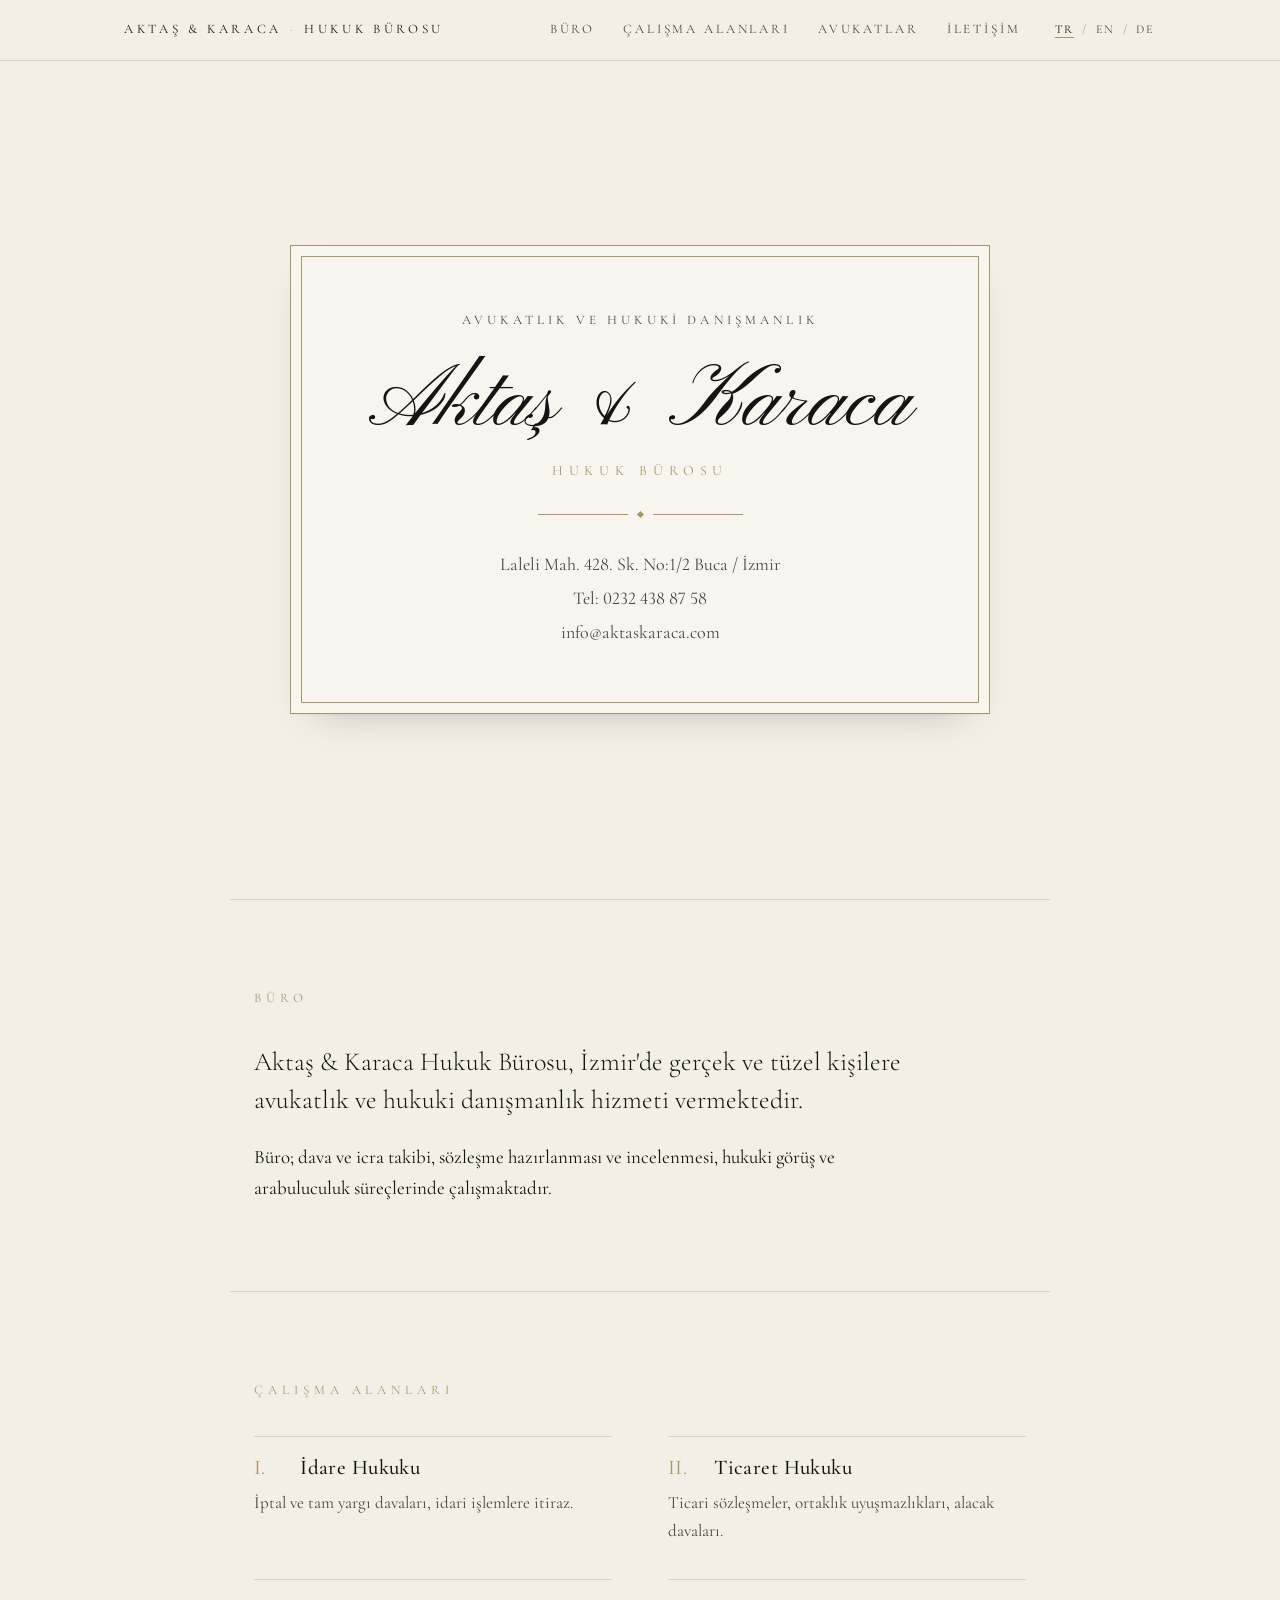
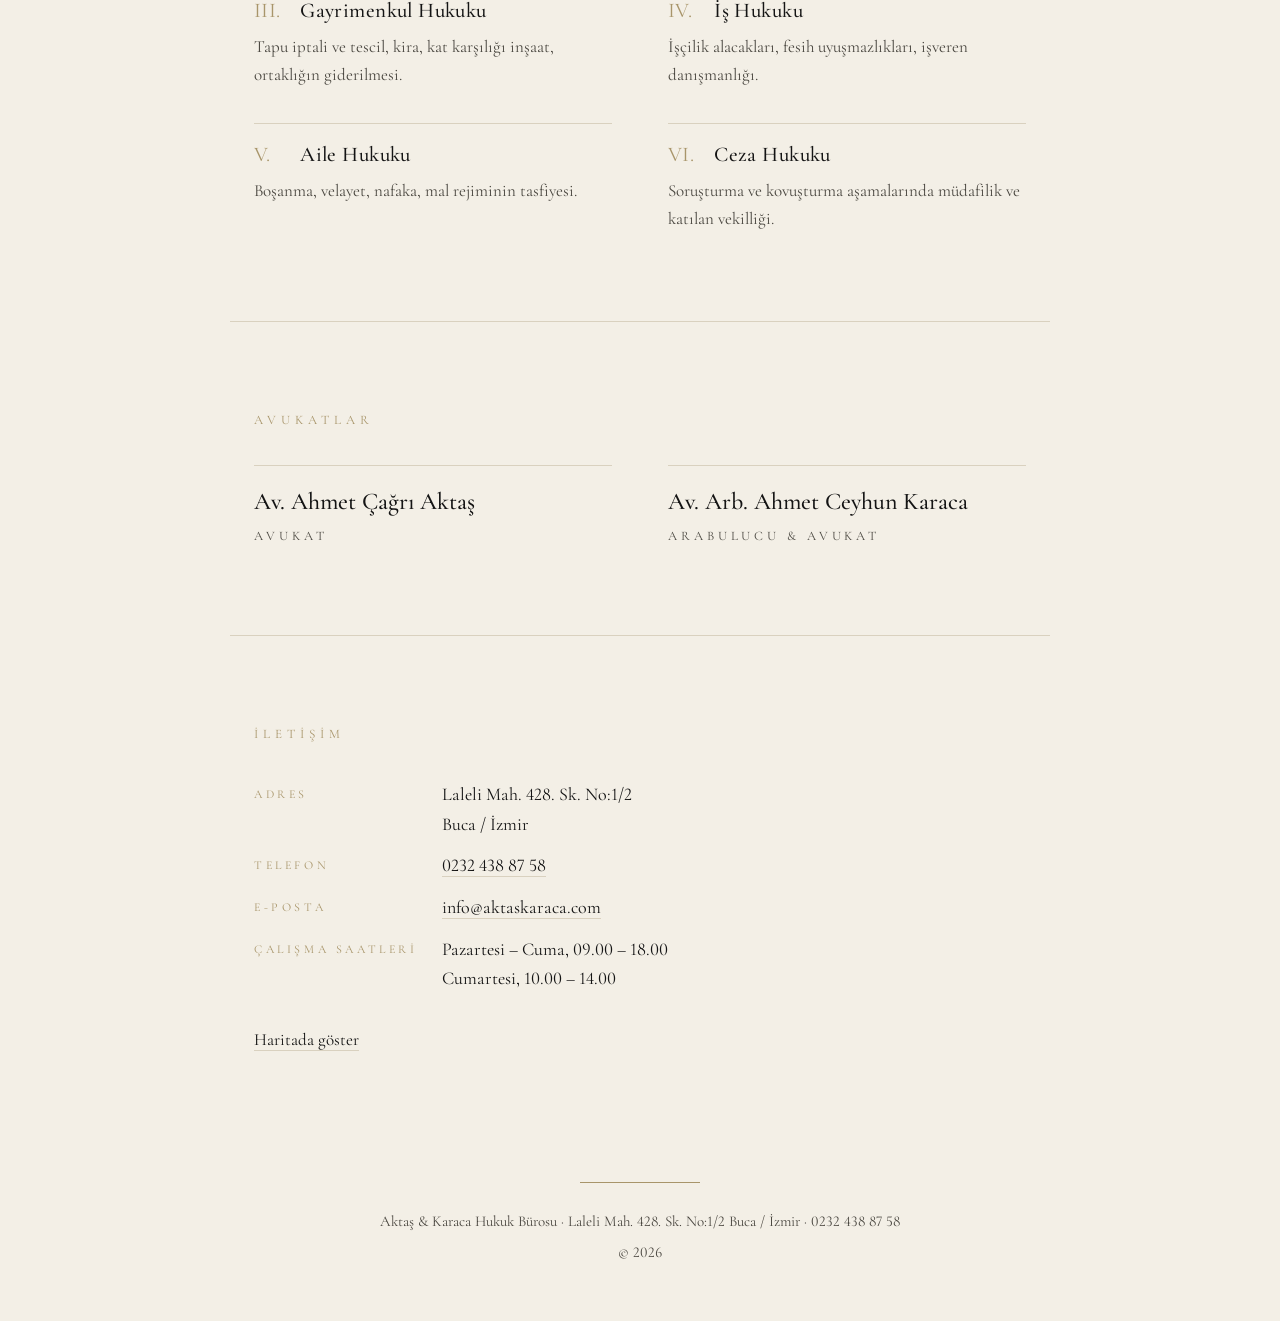
==== commit 56e0f76d: "Mobil düzenleme, düz rakamlar, açık renkli site simgesi - Rakamlar lining (lnum): telefon numarası d" ====
--- a/index.html
+++ b/index.html
@@ -4,6 +4,8 @@
   <meta charset="UTF-8" />
   <meta name="viewport" content="width=device-width, initial-scale=1.0" />
   <link rel="icon" type="image/svg+xml" href="favicon.svg" />
+  <link rel="apple-touch-icon" href="apple-touch-icon.png" />
+  <meta name="theme-color" content="#F3EFE6" />
   <meta name="description" content="Aktaş & Karaca Hukuk Bürosu · Laleli Mah. 428. Sk. No:1/2 Buca / İzmir · 0232 438 87 58" />
 
   <meta property="og:type"         content="website" />
@@ -98,7 +100,8 @@
             <dt data-i18n="c.addr">Adres</dt><dd>Laleli Mah. 428. Sk. No:1/2<br />Buca / İzmir</dd>
             <dt data-i18n="c.tel">Telefon</dt><dd><a href="tel:+902324388758">0232 438 87 58</a></dd>
             <dt data-i18n="c.mail">E-posta</dt><dd><a href="mailto:info@aktaskaraca.com">info@aktaskaraca.com</a></dd>
-            <dt data-i18n="c.hours">Çalışma Saatleri</dt><dd data-i18n="c.hoursV">Pazartesi – Cuma, 09.00 – 18.00 · Cumartesi, 10.00 – 14.00</dd>
+            <dt data-i18n="c.hours">Çalışma Saatleri</dt><dd data-i18n="c.hoursV">Pazartesi – Cuma, 09.00 – 18.00
+Cumartesi, 10.00 – 14.00</dd>
           </dl>
           <p class="maplink"><a href="https://www.google.com/maps/search/?api=1&amp;query=38.3972962,27.1490779" target="_blank" rel="noopener" data-i18n="c.map">Haritada göster</a></p>
         </div>
--- a/styles.css
+++ b/styles.css
@@ -13,7 +13,7 @@
 }
 *{box-sizing:border-box;margin:0;padding:0}
 html{scroll-behavior:smooth;-webkit-text-size-adjust:100%}
-body{background:var(--bone);color:var(--ink);font-family:var(--serif);font-size:19px;line-height:1.65;font-weight:400;-webkit-font-smoothing:antialiased}
+body{background:var(--bone);color:var(--ink);font-family:var(--serif);font-size:19px;line-height:1.65;font-weight:400;-webkit-font-smoothing:antialiased;font-variant-numeric:lining-nums;font-feature-settings:'lnum' 1}
 a{color:inherit;text-decoration:none;border-bottom:1px solid var(--line);transition:border-color .2s}
 a:hover{border-color:var(--ink)}
 ::selection{background:var(--ink);color:var(--bone)}
@@ -36,7 +36,7 @@
   border:1px solid var(--brass);outline:1px solid var(--brass);outline-offset:-12px;
   box-shadow:0 1px 0 rgba(0,0,0,.03),0 18px 40px -28px rgba(20,20,20,.35)}
 .card-kicker{font-size:13px;letter-spacing:.32em;text-transform:uppercase;color:var(--ink-2)}
-.card-name{font-family:var(--script);font-weight:400;font-size:clamp(52px,9vw,88px);line-height:1.15;margin:22px 0 4px}
+.card-name{font-family:var(--script);font-weight:400;font-size:clamp(38px,10.5vw,88px);white-space:nowrap;line-height:1.15;margin:22px 0 4px}
 .card-sub{font-size:14px;letter-spacing:.42em;text-transform:uppercase;color:var(--brass)}
 .flourish{display:flex;align-items:center;justify-content:center;gap:10px;margin:30px auto}
 .flourish span{display:block;width:90px;height:1px;background:var(--brass)}
@@ -66,7 +66,7 @@
 .maplink{font-size:17px}
 .contact dl{display:grid;grid-template-columns:auto 1fr;gap:12px 24px;margin-bottom:32px}
 .contact dt{font-size:12px;letter-spacing:.3em;text-transform:uppercase;color:var(--brass);padding-top:5px}
-.contact dd{font-size:18px}
+.contact dd{font-size:18px;white-space:pre-line}
 .map{border:1px solid var(--line);filter:grayscale(1) contrast(.95);aspect-ratio:4/3}
 .map iframe{width:100%;height:100%;border:0;display:block}
 
@@ -108,6 +108,10 @@
   .masthead-nav{order:3;width:100%;margin:0;gap:0;justify-content:space-between;white-space:nowrap}
   .masthead-nav a{font-size:11px;letter-spacing:.1em}
   .contact dl{grid-template-columns:1fr;gap:2px}
+  .masthead-nav a,.lang button{display:inline-block;padding:10px 0;min-height:40px}
+  .lang button{padding:10px 6px}
+  .contact dd a,.card-address a,.maplink a{display:inline-block;padding:8px 0}
+  .card-address{line-height:1.6}
   .contact dd{margin-bottom:12px}
   .lang{margin-left:auto}
   .masthead-name{font-size:12px;letter-spacing:.2em}
@@ -119,5 +123,7 @@
   .areas,.lawyers,.contact{grid-template-columns:1fr;gap:28px}
 }
 @media (max-width:420px){
+  .card-kicker{letter-spacing:.18em;font-size:12px}
+  .card-sub{letter-spacing:.32em}
   .masthead-name .dot,.masthead-name .dot~span{display:none}
 }
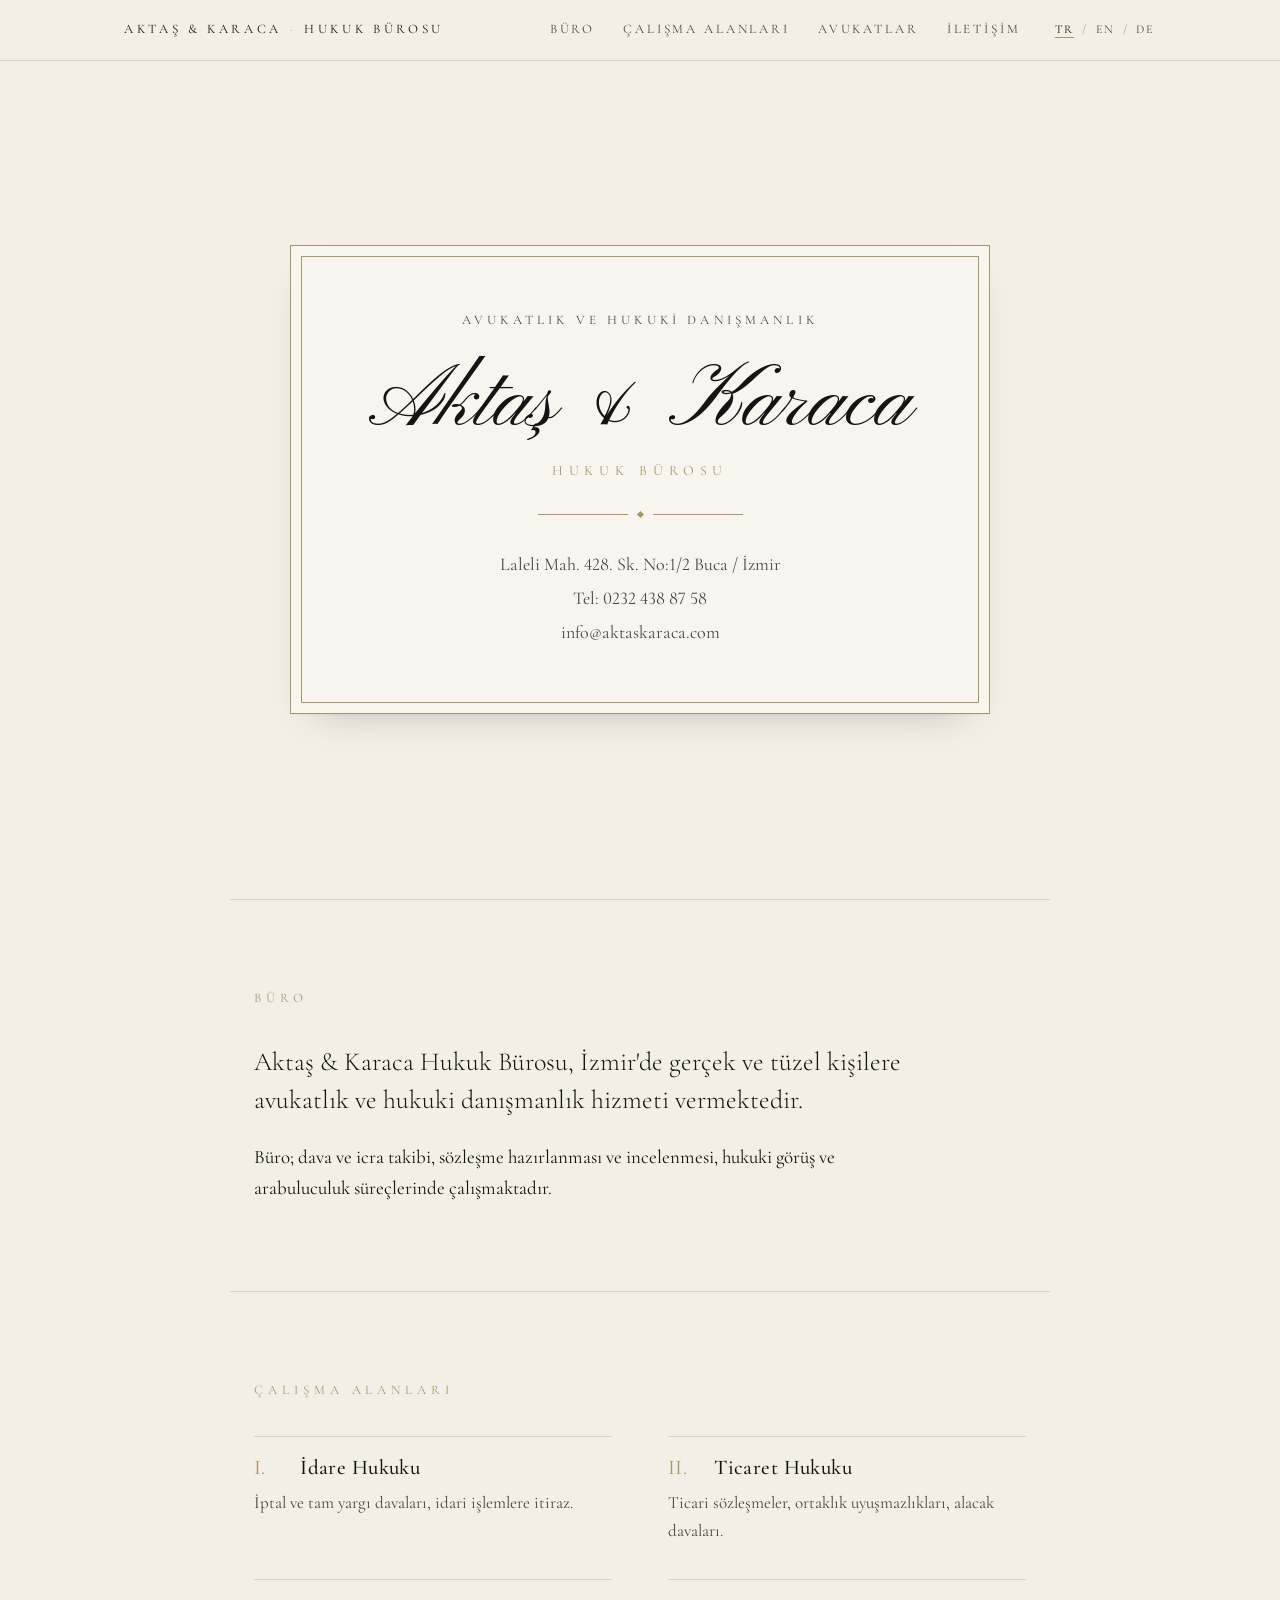
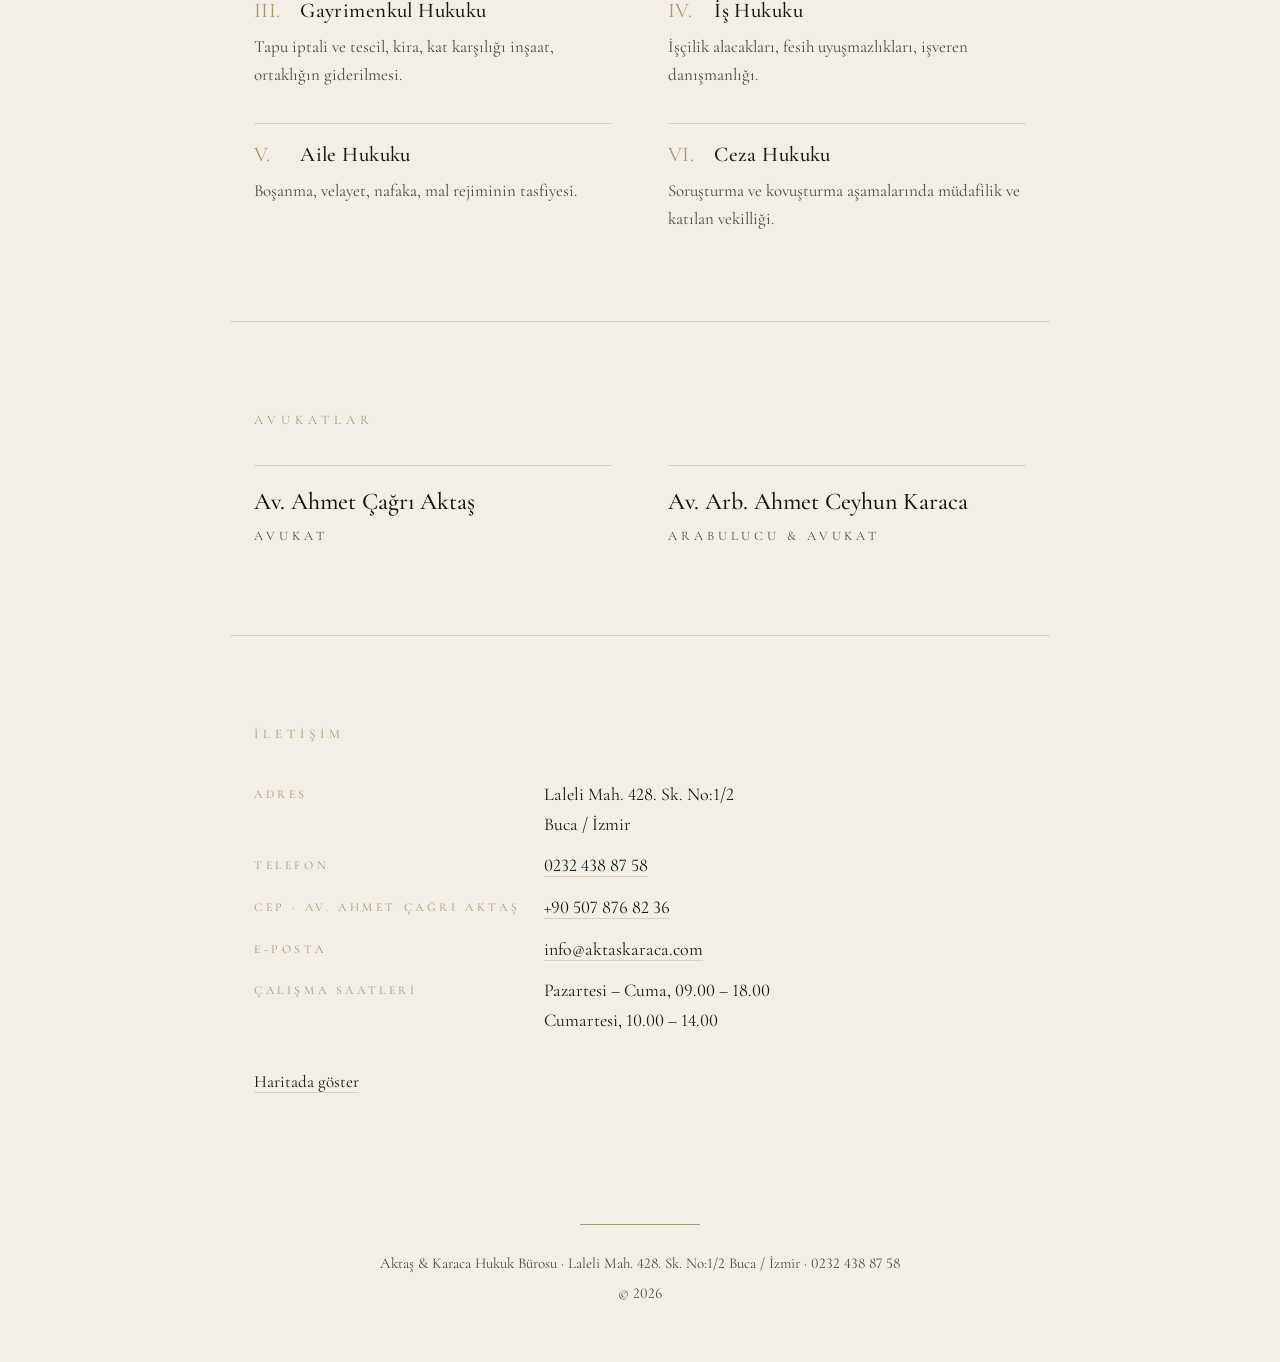
==== commit ebd9a86d: "İletişime Av. Ahmet Çağrı Aktaş cep numarası eklendi Co-Authored-By: Claude Opus 5.5 <noreply@anthro" ====
--- a/index.html
+++ b/index.html
@@ -99,6 +99,7 @@
           <dl>
             <dt data-i18n="c.addr">Adres</dt><dd>Laleli Mah. 428. Sk. No:1/2<br />Buca / İzmir</dd>
             <dt data-i18n="c.tel">Telefon</dt><dd><a href="tel:+902324388758">0232 438 87 58</a></dd>
+            <dt data-i18n="c.mobile">Cep · Av. Ahmet Çağrı Aktaş</dt><dd><a href="tel:+905078768236">+90 507 876 82 36</a></dd>
             <dt data-i18n="c.mail">E-posta</dt><dd><a href="mailto:info@aktaskaraca.com">info@aktaskaraca.com</a></dd>
             <dt data-i18n="c.hours">Çalışma Saatleri</dt><dd data-i18n="c.hoursV">Pazartesi – Cuma, 09.00 – 18.00
 Cumartesi, 10.00 – 14.00</dd>
